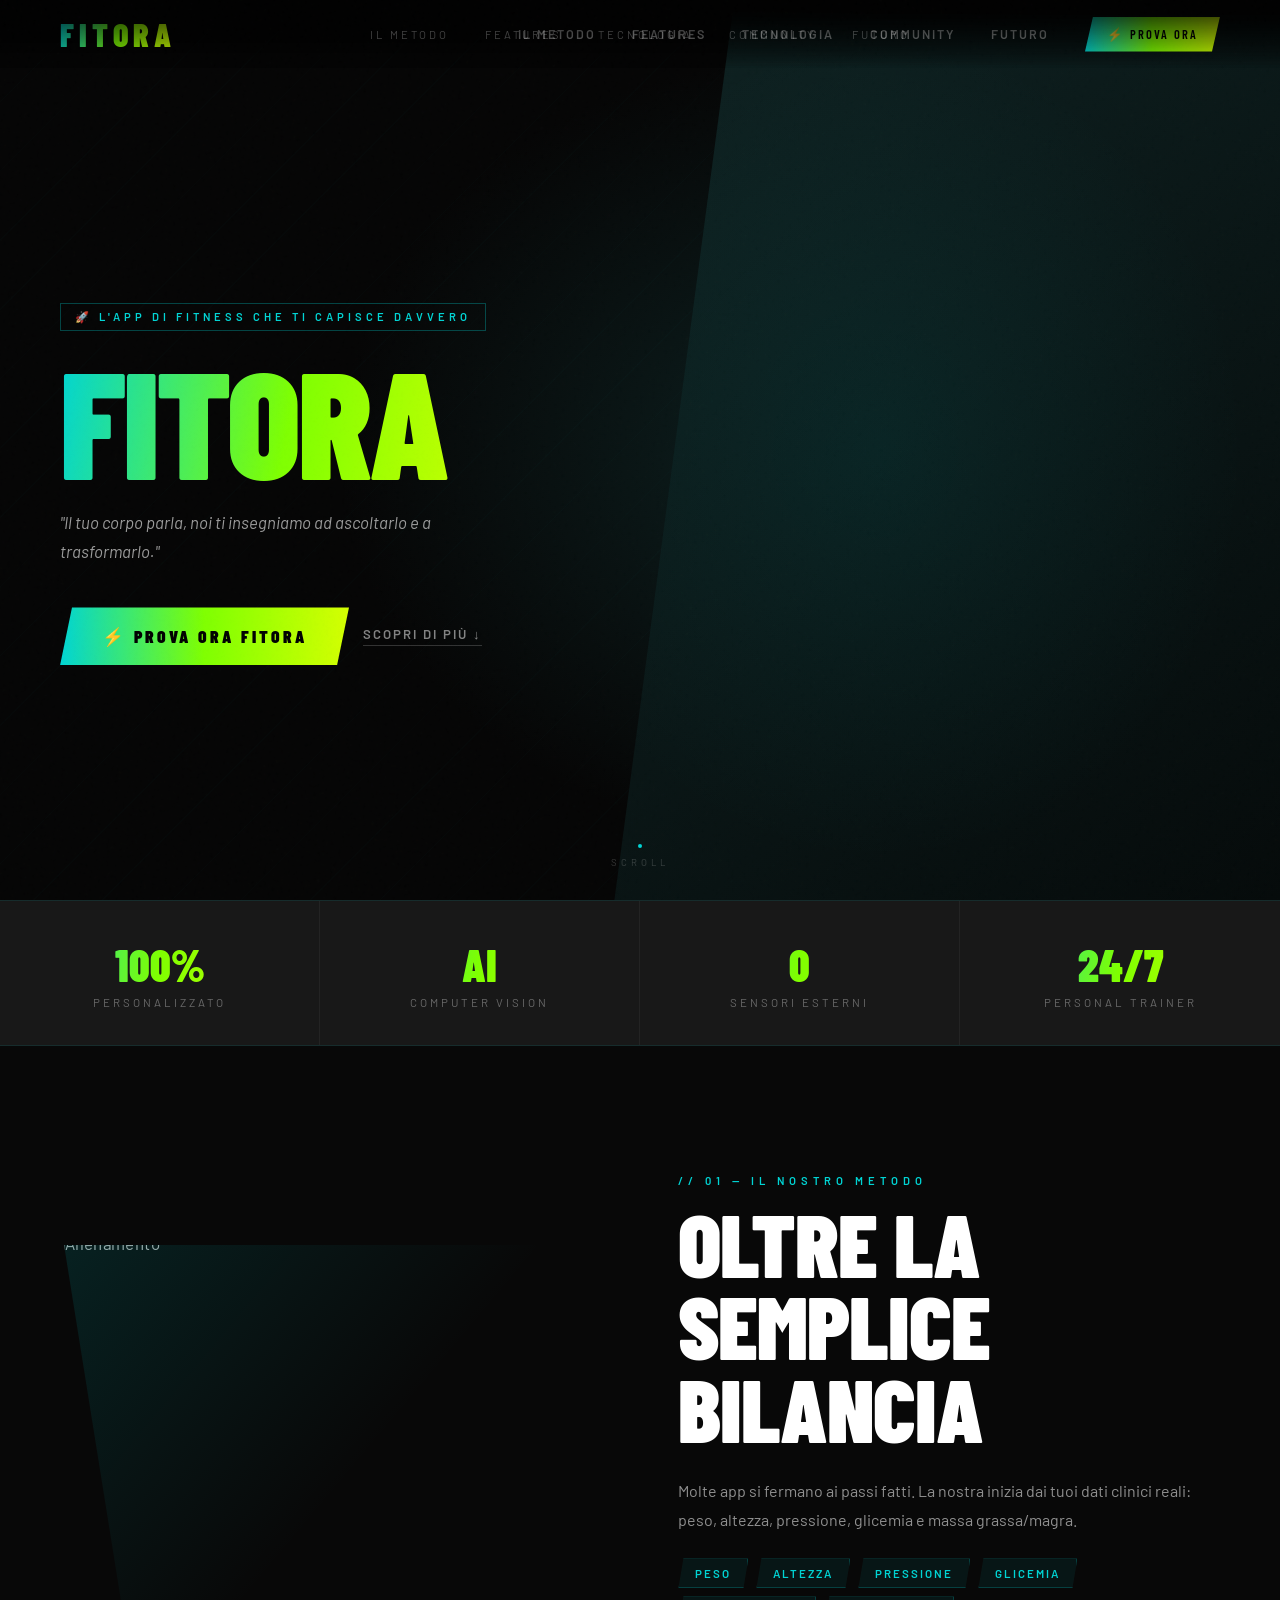
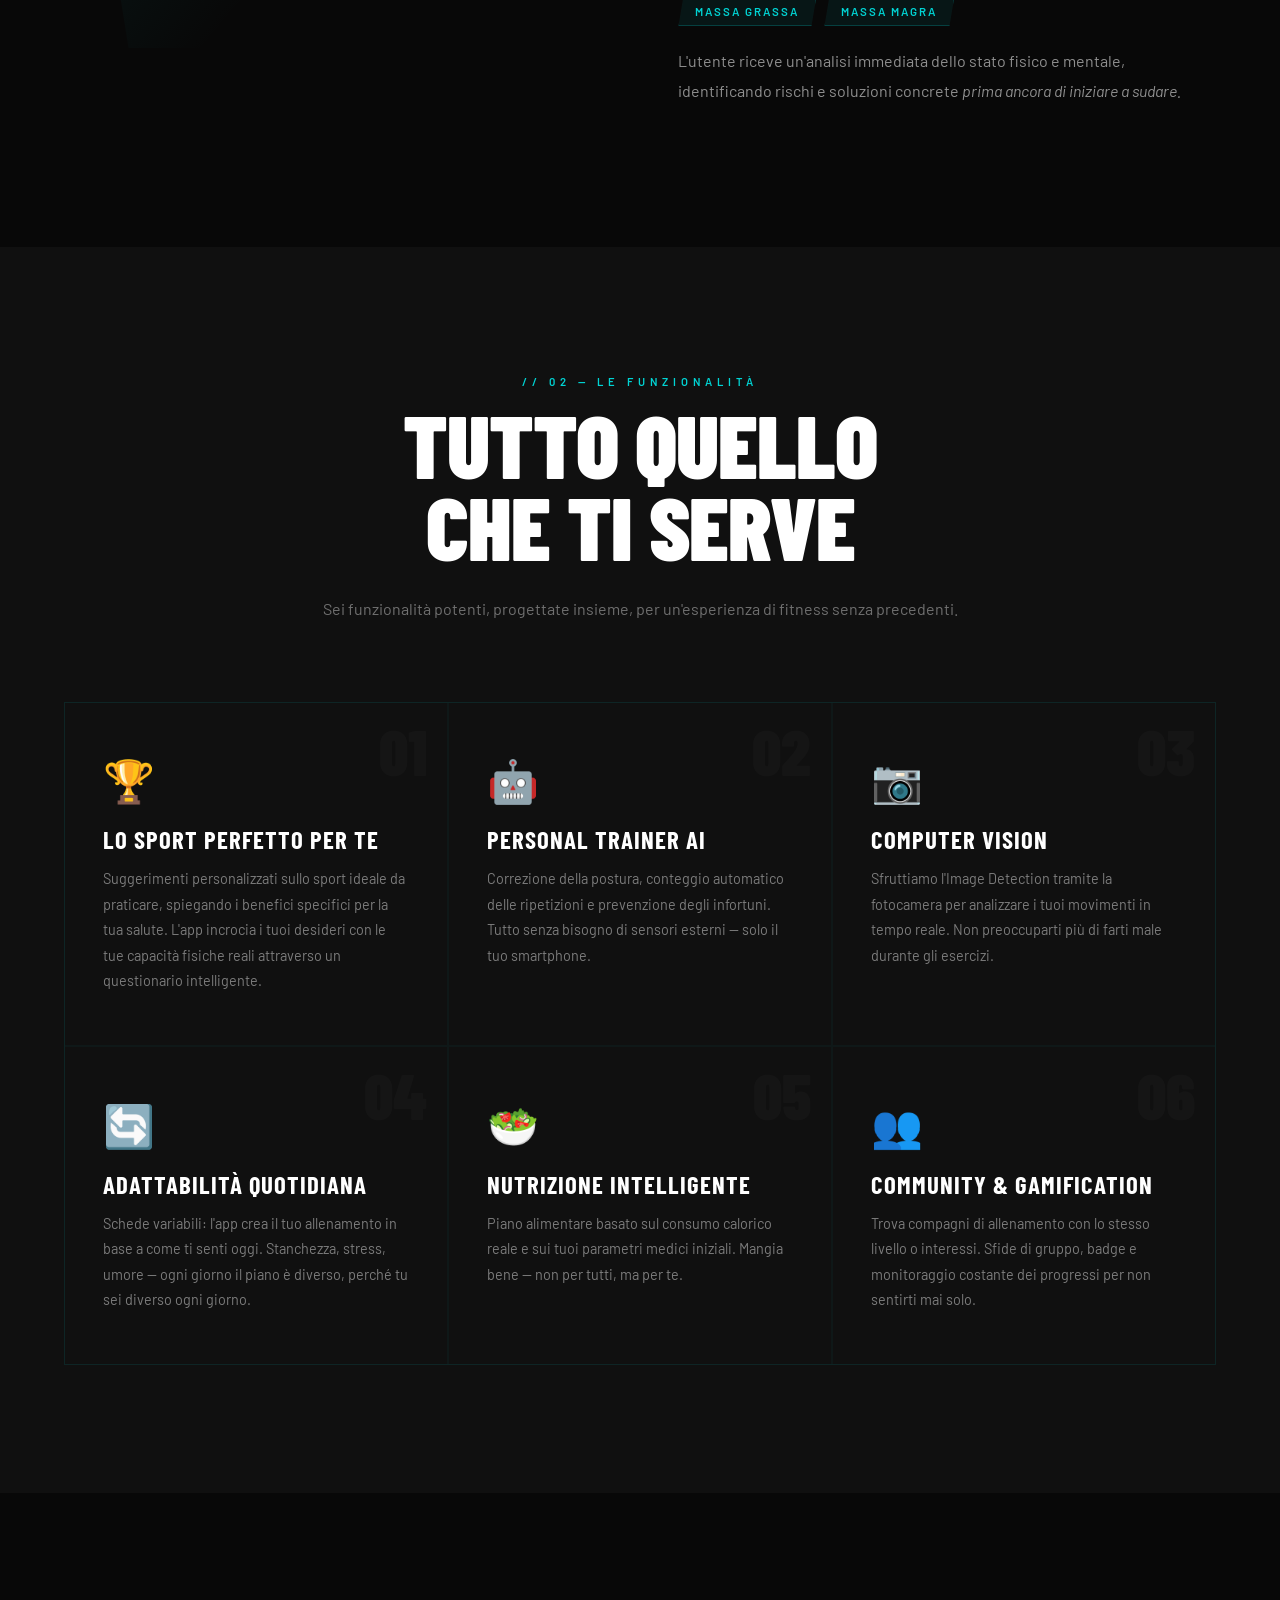
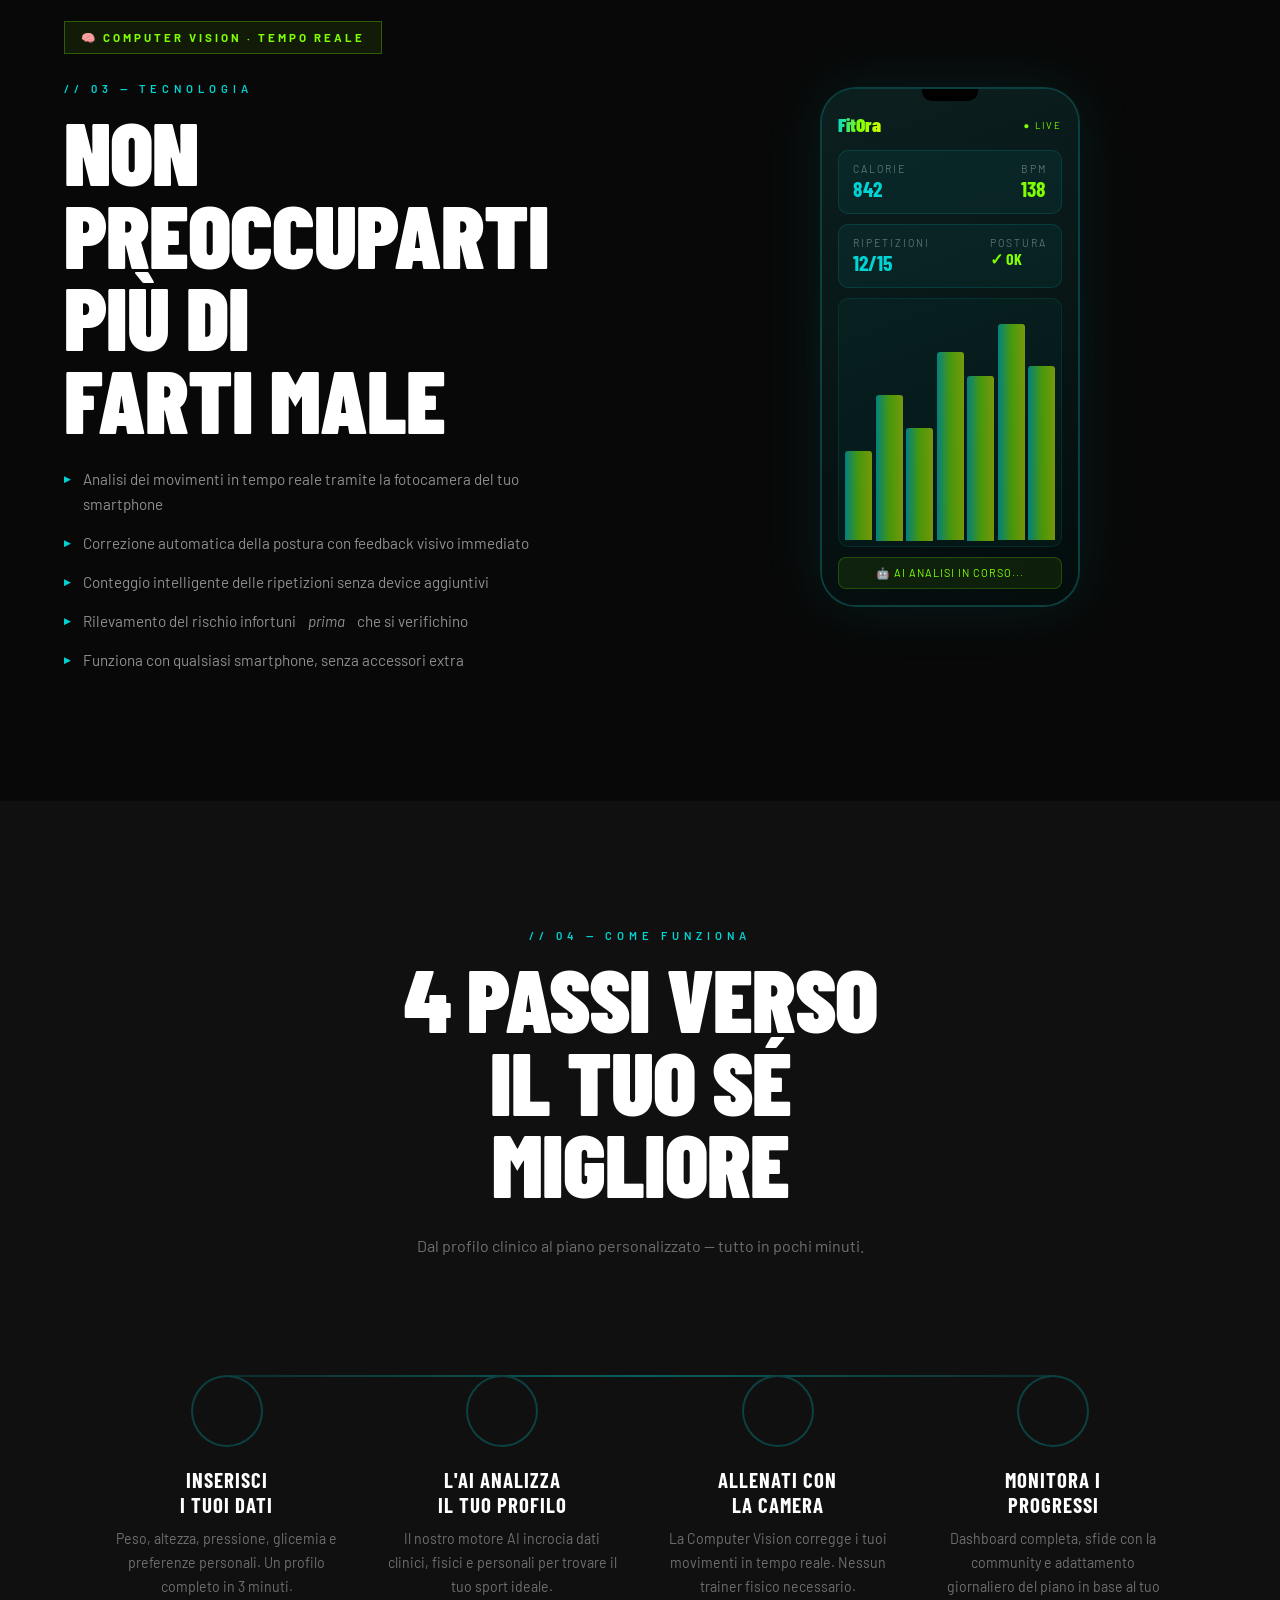
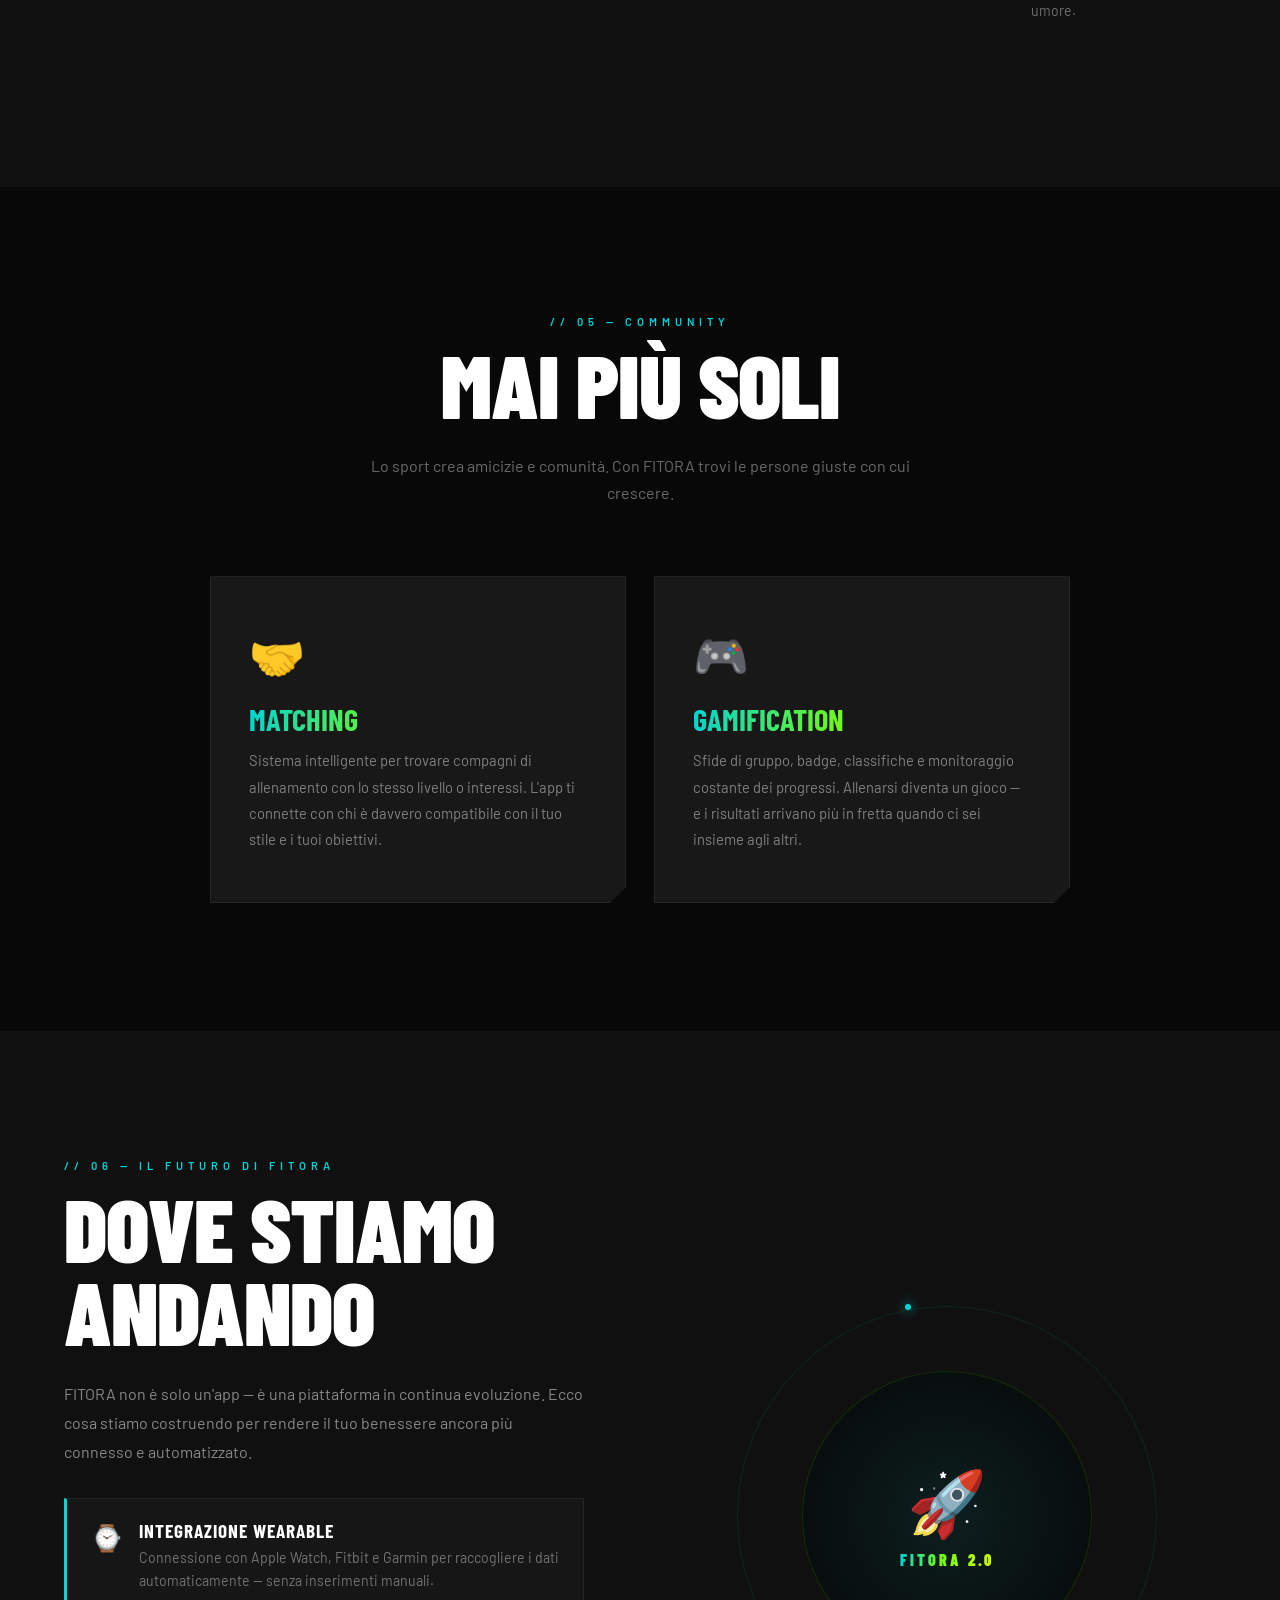
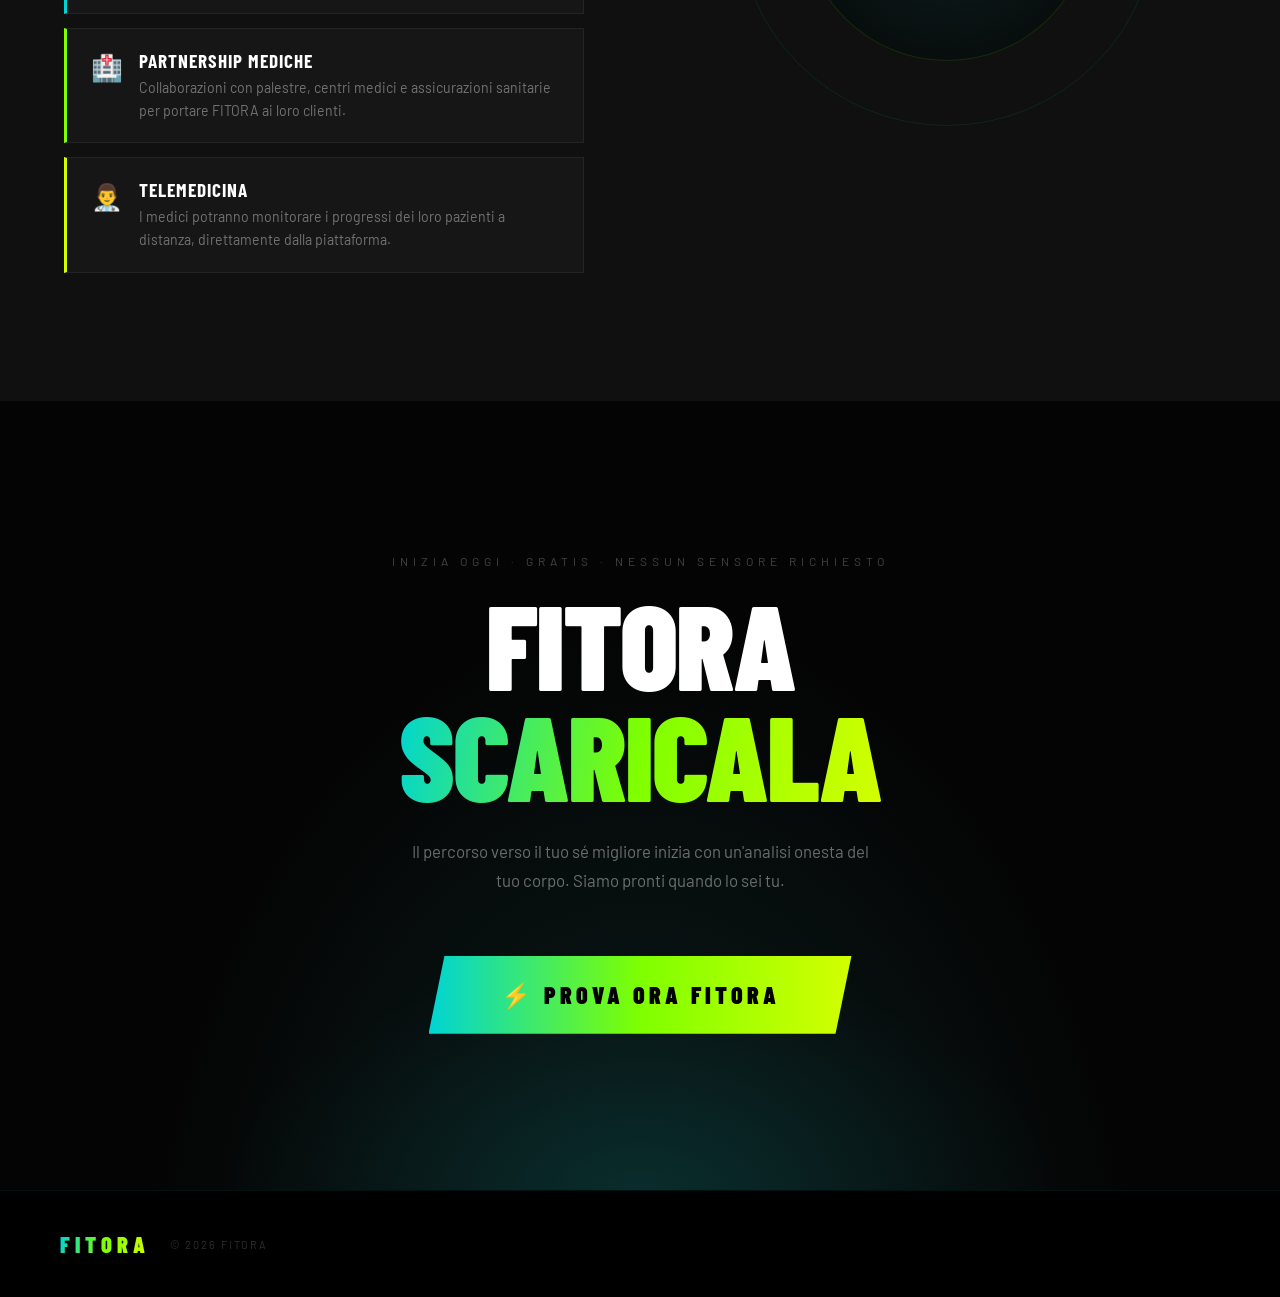
==== index.html @ 9894a043 "commint" ====
<!DOCTYPE html>
<html lang="it">
<head>
<meta charset="UTF-8">
<meta name="viewport" content="width=device-width, initial-scale=1.0">
<title>FITORA – Il Tuo Corpo Parla</title>
<link href="https://fonts.googleapis.com/css2?family=Barlow+Condensed:wght@700;900&family=Barlow:wght@400;500;600&display=swap" rel="stylesheet">
<style>
/* =============================================
   RESET & VARIABLES
============================================= */
*, *::before, *::after { margin: 0; padding: 0; box-sizing: border-box; }
html { scroll-behavior: smooth; font-size: 16px; }

:root {
  --cyan: #00d4d4;
  --green: #7fff00;
  --yellow: #d4ff00;
  --grad: linear-gradient(90deg, #00d4d4, #7fff00, #d4ff00);
  --grad-text: linear-gradient(100deg, #00d4d4 0%, #7fff00 50%, #d4ff00 100%);
  --dark:  #080808;
  --dark2: #101010;
  --dark3: #181818;
  --white: #ffffff;
  --nav-h: 68px;
}

body {
  background: var(--dark);
  color: var(--white);
  font-family: 'Barlow', sans-serif;
  overflow-x: hidden;
  -webkit-font-smoothing: antialiased;
}

img { display: block; max-width: 100%; }
a  { text-decoration: none; color: inherit; }

/* Noise overlay */
body::after {
  content: '';
  position: fixed; inset: 0;
  background-image: url("data:image/svg+xml,%3Csvg viewBox='0 0 256 256' xmlns='http://www.w3.org/2000/svg'%3E%3Cfilter id='n'%3E%3CfeTurbulence type='fractalNoise' baseFrequency='0.85' numOctaves='4' stitchTiles='stitch'/%3E%3C/filter%3E%3Crect width='100%25' height='100%25' filter='url(%23n)' opacity='0.035'/%3E%3C/svg%3E");
  pointer-events: none; z-index: 9999; opacity: 0.5;
}

/* =============================================
   HELPERS
============================================= */
.grad-text {
  background: var(--grad-text);
  -webkit-background-clip: text;
  -webkit-text-fill-color: transparent;
  background-clip: text;
}

.section-tag {
  display: block;
  font-size: 0.7rem;
  font-weight: 600;
  letter-spacing: 5px;
  text-transform: uppercase;
  color: var(--cyan);
  margin-bottom: 14px;
}

.reveal {
  opacity: 0;
  transform: translateY(36px);
  transition: opacity 0.85s cubic-bezier(0.22,1,0.36,1),
              transform 0.85s cubic-bezier(0.22,1,0.36,1);
}
.reveal.visible { opacity: 1; transform: none; }

/* =============================================
   NAV
============================================= */
nav {
  position: fixed; top: 0; left: 0; right: 0;
  z-index: 500;
  height: var(--nav-h);
  display: flex; align-items: center;
  justify-content: space-between;
  padding: 0 clamp(20px, 5vw, 60px);
  background: linear-gradient(to bottom, rgba(0,0,0,0.92), transparent);
  transition: background 0.3s, border-color 0.3s;
}
nav.scrolled {
  background: rgba(6,6,6,0.97);
  border-bottom: 1px solid rgba(0,212,212,0.08);
  backdrop-filter: blur(14px);
}

.nav-logo {
  font-family: 'Barlow Condensed', sans-serif;
  font-weight: 900;
  font-size: clamp(1.5rem, 4vw, 2rem);
  letter-spacing: 5px;
  text-transform: uppercase;
}

.nav-links {
  display: flex; align-items: center; gap: clamp(16px, 3vw, 36px);
}
.nav-links a {
  font-size: 0.78rem;
  font-weight: 600;
  letter-spacing: 2px;
  text-transform: uppercase;
  color: rgba(255,255,255,0.5);
  transition: color 0.2s;
}
.nav-links a:hover { color: var(--cyan); }

.nav-cta {
  background: var(--grad);
  color: #000 !important;
  font-family: 'Barlow Condensed', sans-serif;
  font-weight: 700;
  font-size: 0.82rem;
  letter-spacing: 2px;
  padding: 10px 22px;
  clip-path: polygon(8px 0, 100% 0, calc(100% - 8px) 100%, 0 100%);
  transition: opacity 0.2s, transform 0.2s !important;
  white-space: nowrap;
}
.nav-cta:hover { opacity: 0.88; transform: scale(1.03) !important; }

/* Hamburger */
.hamburger {
  display: none;
  flex-direction: column;
  gap: 5px;
  cursor: pointer;
  padding: 6px;
  background: none; border: none;
}
.hamburger span {
  display: block; width: 24px; height: 2px;
  background: var(--white);
  transition: all 0.3s;
}
.hamburger.open span:nth-child(1) { transform: translateY(7px) rotate(45deg); }
.hamburger.open span:nth-child(2) { opacity: 0; }
.hamburger.open span:nth-child(3) { transform: translateY(-7px) rotate(-45deg); }

/* Mobile menu */
.mobile-menu {
  display: none;
  position: fixed; top: var(--nav-h); left: 0; right: 0;
  background: rgba(6,6,6,0.98);
  border-bottom: 1px solid rgba(0,212,212,0.1);
  padding: 28px clamp(20px, 5vw, 40px) 36px;
  flex-direction: column; gap: 20px;
  z-index: 490;
  transform: translateY(-8px);
  opacity: 0;
  transition: opacity 0.25s, transform 0.25s;
}
.mobile-menu.open { display: flex; opacity: 1; transform: none; }
.mobile-menu a {
  font-size: 1rem; font-weight: 600;
  letter-spacing: 3px; text-transform: uppercase;
  color: rgba(255,255,255,0.6);
  padding: 8px 0;
  border-bottom: 1px solid rgba(255,255,255,0.06);
}
.mobile-menu a:last-child { border-bottom: none; }
.mobile-menu .mob-cta {
  display: inline-block;
  background: var(--grad); color: #000;
  font-family: 'Barlow Condensed', sans-serif;
  font-weight: 900; font-size: 1rem;
  letter-spacing: 3px; padding: 16px;
  text-align: center; margin-top: 8px;
  clip-path: polygon(10px 0, 100% 0, calc(100% - 10px) 100%, 0 100%);
}

/* =============================================
   HERO
============================================= */
#hero {
  position: relative;
  min-height: 100svh;
  display: flex; align-items: center;
  overflow: hidden;
  background: radial-gradient(ellipse 70% 80% at 65% 50%, #0c1f1f 0%, #050505 55%);
  padding-top: var(--nav-h);
}

.hero-lines {
  position: absolute; inset: 0;
  background: repeating-linear-gradient(
    -45deg, transparent, transparent 48px,
    rgba(0,212,212,0.012) 48px, rgba(0,212,212,0.012) 49px
  );
}

.hero-panel {
  position: absolute; top: 0; right: 0;
  width: 52%; height: 100%;
  clip-path: polygon(18% 0, 100% 0, 100% 100%, 0 100%);
  background: linear-gradient(140deg, #0e2222 0%, #050a0a 100%);
}
.hero-panel::after {
  content: '';
  position: absolute; inset: 0;
  background: radial-gradient(ellipse at 40% 50%, rgba(0,212,212,0.07) 0%, transparent 65%);
}

.hero-content {
  position: relative; z-index: 10;
  padding: clamp(40px, 6vw, 80px) clamp(20px, 5vw, 60px);
  max-width: min(620px, 90vw);
  animation: heroIn 1s cubic-bezier(0.22,1,0.36,1) 0.1s both;
}
@keyframes heroIn {
  from { opacity: 0; transform: translateY(30px); }
  to   { opacity: 1; transform: none; }
}

.hero-badge {
  display: inline-block;
  font-size: 0.7rem; font-weight: 600;
  letter-spacing: 4px; text-transform: uppercase;
  color: var(--cyan);
  border: 1px solid rgba(0,212,212,0.3);
  padding: 6px 14px; margin-bottom: 22px;
}

.hero-logo {
  font-family: 'Barlow Condensed', sans-serif;
  font-weight: 900;
  font-size: clamp(4.5rem, 13vw, 9.5rem);
  line-height: 0.88; letter-spacing: -3px;
  text-transform: uppercase;
  margin-bottom: 22px;
}

.hero-quote {
  font-size: clamp(0.9rem, 2vw, 1.05rem);
  line-height: 1.7;
  color: rgba(255,255,255,0.6);
  font-style: italic;
  max-width: 460px;
  margin-bottom: 42px;
}

.hero-btns {
  display: flex; gap: 14px; flex-wrap: wrap;
  align-items: center;
}

.btn-cta {
  display: inline-block;
  background: var(--grad); color: #000;
  font-family: 'Barlow Condensed', sans-serif;
  font-weight: 900;
  font-size: clamp(0.95rem, 2.5vw, 1.1rem);
  letter-spacing: 3px; text-transform: uppercase;
  padding: clamp(14px, 2.5vw, 18px) clamp(28px, 5vw, 42px);
  clip-path: polygon(12px 0, 100% 0, calc(100% - 12px) 100%, 0 100%);
  transition: transform 0.2s, filter 0.2s;
  position: relative; overflow: hidden;
}
.btn-cta::before {
  content: '';
  position: absolute; inset: 0;
  background: rgba(255,255,255,0.22);
  transform: translateX(-110%) skewX(-18deg);
  transition: transform 0.45s;
}
.btn-cta:hover::before { transform: translateX(200%) skewX(-18deg); }
.btn-cta:hover { transform: scale(1.03); filter: brightness(1.1); }

.btn-ghost {
  display: inline-flex; align-items: center; gap: 7px;
  font-size: 0.82rem; font-weight: 600;
  letter-spacing: 2px; text-transform: uppercase;
  color: rgba(255,255,255,0.5);
  border-bottom: 1px solid rgba(255,255,255,0.18);
  padding-bottom: 3px;
  transition: color 0.2s, border-color 0.2s;
}
.btn-ghost:hover { color: var(--cyan); border-color: var(--cyan); }

/* Hero scroll indicator */
.scroll-hint {
  position: absolute; bottom: 32px; left: 50%;
  transform: translateX(-50%);
  display: flex; flex-direction: column;
  align-items: center; gap: 8px;
  font-size: 0.6rem; letter-spacing: 4px;
  text-transform: uppercase; color: rgba(255,255,255,0.2);
  animation: fadeInUp 1s 1.5s both;
}
.scroll-hint .dot {
  width: 4px; height: 4px;
  background: var(--cyan);
  border-radius: 50%;
  animation: bounce 1.6s ease-in-out infinite;
}
@keyframes bounce { 0%,100%{transform:translateY(0)} 50%{transform:translateY(8px)} }
@keyframes fadeInUp { from{opacity:0;transform:translateX(-50%) translateY(10px)} to{opacity:1;transform:translateX(-50%) translateY(0)} }

/* =============================================
   STATS BAR
============================================= */
.stats-bar {
  display: grid;
  grid-template-columns: repeat(4, 1fr);
  background: var(--dark3);
  border-top: 1px solid rgba(0,212,212,0.1);
  border-bottom: 1px solid rgba(0,212,212,0.1);
}

.stat-item {
  padding: clamp(20px, 4vw, 36px) clamp(12px, 2vw, 20px);
  text-align: center;
  border-right: 1px solid rgba(255,255,255,0.05);
  opacity: 0; transform: translateY(16px);
  transition: opacity 0.6s, transform 0.6s;
}
.stat-item:last-child { border-right: none; }
.stat-item.visible { opacity: 1; transform: none; }
.stat-item:nth-child(2) { transition-delay: 0.1s; }
.stat-item:nth-child(3) { transition-delay: 0.2s; }
.stat-item:nth-child(4) { transition-delay: 0.3s; }

.stat-num {
  font-family: 'Barlow Condensed', sans-serif;
  font-weight: 900;
  font-size: clamp(1.8rem, 4vw, 2.8rem);
}
.stat-label {
  font-size: clamp(0.6rem, 1.2vw, 0.72rem);
  letter-spacing: 3px; text-transform: uppercase;
  color: rgba(255,255,255,0.35); margin-top: 4px;
}

/* =============================================
   SECTION BASE
============================================= */
.section {
  padding: clamp(70px, 10vw, 130px) clamp(20px, 5vw, 70px);
}

.section-title {
  font-family: 'Barlow Condensed', sans-serif;
  font-weight: 900;
  font-size: clamp(2.8rem, 7vw, 5.8rem);
  line-height: 0.92; letter-spacing: -1px;
  text-transform: uppercase;
  margin-bottom: 28px;
}

/* =============================================
   BEYOND BILANCIA
============================================= */
#beyond {
  background: var(--dark);
  display: grid;
  grid-template-columns: 1fr 1fr;
  gap: clamp(40px, 6vw, 90px);
  align-items: center;
}

.beyond-visual {
  position: relative;
  border-radius: 0;
  overflow: hidden;
  aspect-ratio: 4/3;
  clip-path: polygon(0 0, 88% 0, 100% 100%, 12% 100%);
}
.beyond-visual img {
  width: 100%; height: 100%;
  object-fit: cover;
  filter: brightness(0.65) grayscale(20%);
  transform: scale(1.06);
  transition: transform 7s ease;
}
.beyond-visual:hover img { transform: scale(1); }
.beyond-visual::after {
  content: '';
  position: absolute; inset: 0;
  background: linear-gradient(130deg, rgba(0,212,212,0.12) 0%, transparent 55%);
}
.beyond-slash {
  position: absolute; right: -3px; top: 50%;
  transform: translateY(-50%);
  width: 5px; height: 100px;
  background: var(--grad);
}

.beyond-text { max-width: 540px; }

.data-pills {
  display: flex; flex-wrap: wrap; gap: 8px;
  margin: 24px 0 20px;
}
.pill {
  background: rgba(0,212,212,0.07);
  border: 1px solid rgba(0,212,212,0.22);
  color: var(--cyan);
  font-size: 0.72rem; font-weight: 600;
  letter-spacing: 2px; text-transform: uppercase;
  padding: 7px 16px;
  clip-path: polygon(5px 0, 100% 0, calc(100% - 5px) 100%, 0 100%);
}

.beyond-desc {
  font-size: clamp(0.88rem, 1.5vw, 1rem);
  line-height: 1.82;
  color: rgba(255,255,255,0.55);
  margin-bottom: 14px;
}

/* =============================================
   FEATURES GRID
============================================= */
#features { background: var(--dark2); }

.features-head {
  text-align: center;
  max-width: 640px;
  margin: 0 auto clamp(44px, 7vw, 80px);
}
.features-head p {
  font-size: clamp(0.88rem, 1.5vw, 1rem);
  color: rgba(255,255,255,0.4);
  line-height: 1.7;
  margin-top: 14px;
}

.features-grid {
  display: grid;
  grid-template-columns: repeat(3, 1fr);
  gap: 2px;
  background: rgba(0,212,212,0.04);
  border: 1px solid rgba(0,212,212,0.07);
}

.feat-card {
  background: var(--dark2);
  padding: clamp(32px, 4vw, 52px) clamp(24px, 3vw, 42px);
  position: relative; overflow: hidden;
  opacity: 0; transform: translateY(28px);
  transition: opacity 0.7s, transform 0.7s;
  cursor: default;
}
.feat-card.visible { opacity: 1; transform: none; }

.feat-card::before {
  content: '';
  position: absolute; bottom: 0; left: 0; right: 0;
  height: 3px; background: var(--grad);
  transform: scaleX(0); transform-origin: left;
  transition: transform 0.4s;
}
.feat-card:hover::before { transform: scaleX(1); }

.feat-card::after {
  content: '';
  position: absolute; inset: 0;
  background: radial-gradient(ellipse at 15% 85%, rgba(0,212,212,0.05) 0%, transparent 55%);
  opacity: 0; transition: opacity 0.4s;
}
.feat-card:hover::after { opacity: 1; }

.feat-num {
  position: absolute; top: 16px; right: 20px;
  font-family: 'Barlow Condensed', sans-serif;
  font-weight: 900; font-size: clamp(3rem, 5vw, 5.5rem);
  color: rgba(255,255,255,0.025);
  line-height: 1; user-select: none;
}
.feat-icon { font-size: clamp(2rem, 4vw, 2.6rem); margin-bottom: 18px; }
.feat-title {
  font-family: 'Barlow Condensed', sans-serif;
  font-weight: 700;
  font-size: clamp(1.2rem, 2.5vw, 1.55rem);
  text-transform: uppercase; letter-spacing: 1px;
  margin-bottom: 12px;
}
.feat-desc {
  font-size: clamp(0.82rem, 1.3vw, 0.9rem);
  line-height: 1.78;
  color: rgba(255,255,255,0.45);
}

/* =============================================
   AI VISION
============================================= */
#vision {
  background: var(--dark);
  display: grid;
  grid-template-columns: 1fr 1fr;
  gap: clamp(40px, 7vw, 100px);
  align-items: center;
}

.vision-badge {
  display: inline-block;
  background: rgba(127,255,0,0.08);
  border: 1px solid rgba(127,255,0,0.28);
  color: var(--green);
  font-size: 0.72rem; font-weight: 700;
  letter-spacing: 3px; text-transform: uppercase;
  padding: 8px 16px; margin-bottom: 28px;
}

.vision-list {
  list-style: none;
  display: flex; flex-direction: column; gap: 14px;
  margin-top: 28px;
}
.vision-list li {
  display: flex; align-items: flex-start; gap: 12px;
  font-size: clamp(0.85rem, 1.4vw, 0.95rem);
  color: rgba(255,255,255,0.55); line-height: 1.65;
}
.vision-list li::before {
  content: '▶'; color: var(--cyan);
  font-size: 0.55rem; margin-top: 5px; flex-shrink: 0;
}

/* Phone mockup */
.phone-wrap {
  display: flex; justify-content: center;
  position: relative;
}
.phone-wrap::before {
  content: '';
  position: absolute; top: 50%; left: 50%;
  transform: translate(-50%,-50%);
  width: 300px; height: 300px;
  background: radial-gradient(ellipse, rgba(0,212,212,0.08) 0%, transparent 70%);
  border-radius: 50%;
  animation: glowPulse 4s ease-in-out infinite;
}
@keyframes glowPulse {
  0%,100%{ opacity:0.5; transform:translate(-50%,-50%) scale(1); }
  50%{ opacity:1; transform:translate(-50%,-50%) scale(1.15); }
}

.phone {
  width: clamp(200px, 28vw, 260px);
  aspect-ratio: 1/2;
  background: #0e0e0e;
  border: 2px solid rgba(0,212,212,0.25);
  border-radius: 36px;
  overflow: hidden;
  position: relative;
  box-shadow: 0 0 60px rgba(0,212,212,0.1);
  animation: phonePulse 4s ease-in-out infinite;
}
@keyframes phonePulse {
  0%,100%{ box-shadow:0 0 40px rgba(0,212,212,0.08); }
  50%    { box-shadow:0 0 80px rgba(0,212,212,0.18); }
}

.phone-notch {
  position: absolute; top: 0; left: 50%;
  transform: translateX(-50%);
  width: 56px; height: 12px;
  background: #000; border-radius: 0 0 10px 10px;
  z-index: 10;
}

.phone-screen {
  width: 100%; height: 100%;
  background: linear-gradient(160deg, #0c1f1f 0%, #040c0c 100%);
  display: flex; flex-direction: column;
  padding: clamp(18px, 3vw, 24px) clamp(12px, 2vw, 16px) clamp(12px, 2vw, 16px);
  gap: 10px;
}

.ph-header {
  display: flex; align-items: center;
  justify-content: space-between;
  margin-bottom: 4px;
}
.ph-logo {
  font-family: 'Barlow Condensed', sans-serif;
  font-weight: 900; font-size: clamp(1rem, 2.5vw, 1.2rem);
}
.ph-live {
  font-size: 0.6rem; letter-spacing: 2px;
  color: var(--green); animation: blink 2s infinite;
}
@keyframes blink { 0%,100%{opacity:1} 50%{opacity:0.3} }

.ph-metric {
  background: rgba(0,212,212,0.06);
  border: 1px solid rgba(0,212,212,0.14);
  border-radius: 10px;
  padding: clamp(8px, 1.5vw, 12px) clamp(10px, 1.5vw, 14px);
  display: flex; justify-content: space-between;
}
.ph-metric-label {
  font-size: clamp(0.55rem, 1vw, 0.65rem);
  letter-spacing: 2px; text-transform: uppercase;
  color: rgba(255,255,255,0.35);
}
.ph-metric-value {
  font-family: 'Barlow Condensed', sans-serif;
  font-weight: 700; font-size: clamp(1.1rem, 2vw, 1.35rem);
  color: var(--cyan);
}

.ph-chart {
  flex: 1;
  background: rgba(0,212,212,0.04);
  border: 1px solid rgba(0,212,212,0.1);
  border-radius: 10px; overflow: hidden;
  position: relative;
}
.chart-bars {
  position: absolute; bottom: 0; left: 0; right: 0;
  display: flex; align-items: flex-end;
  gap: 3px; padding: 6px; height: 100%;
}
.bar {
  flex: 1; border-radius: 3px 3px 0 0;
  background: var(--grad); opacity: 0.55;
  animation: barGrow 1s ease-out both;
}
@keyframes barGrow { from{transform:scaleY(0)} to{transform:scaleY(1)} }

.ph-ai {
  background: rgba(127,255,0,0.08);
  border: 1px solid rgba(127,255,0,0.2);
  border-radius: 8px;
  padding: 8px; text-align: center;
  font-size: clamp(0.6rem, 1vw, 0.68rem);
  letter-spacing: 1px; color: var(--green);
  animation: blink 2.5s ease-in-out infinite;
}

/* =============================================
   HOW IT WORKS (timeline)
============================================= */
#how {
  background: var(--dark2);
}
.how-head {
  text-align: center;
  max-width: 600px;
  margin: 0 auto clamp(50px, 7vw, 80px);
}
.how-head p {
  color: rgba(255,255,255,0.4);
  font-size: clamp(0.88rem, 1.4vw, 1rem);
  line-height: 1.7; margin-top: 14px;
}

.timeline {
  display: grid;
  grid-template-columns: repeat(4, 1fr);
  gap: 2px;
  position: relative;
  max-width: 1100px;
  margin: 0 auto;
}
.timeline::before {
  content: '';
  position: absolute; top: 36px; left: calc(12.5% + 2px); right: calc(12.5% + 2px);
  height: 2px;
  background: linear-gradient(90deg, rgba(0,212,212,0.15), rgba(0,212,212,0.4), rgba(0,212,212,0.15));
}

.tl-step {
  display: flex; flex-direction: column;
  align-items: center; text-align: center;
  padding: clamp(20px, 3vw, 36px) clamp(12px, 2vw, 20px);
  position: relative;
  opacity: 0; transform: translateY(24px);
  transition: opacity 0.7s, transform 0.7s;
}
.tl-step.visible { opacity: 1; transform: none; }
.tl-step:nth-child(2){ transition-delay:0.12s }
.tl-step:nth-child(3){ transition-delay:0.24s }
.tl-step:nth-child(4){ transition-delay:0.36s }

.tl-circle {
  width: clamp(56px, 8vw, 72px);
  height: clamp(56px, 8vw, 72px);
  border-radius: 50%;
  border: 2px solid rgba(0,212,212,0.25);
  background: var(--dark2);
  display: flex; align-items: center; justify-content: center;
  font-family: 'Barlow Condensed', sans-serif;
  font-weight: 900;
  font-size: clamp(1.3rem, 2.5vw, 1.7rem);
  margin-bottom: 20px;
  position: relative; z-index: 1;
  transition: border-color 0.3s, background 0.3s;
}
.tl-step:hover .tl-circle {
  border-color: var(--cyan);
  background: rgba(0,212,212,0.08);
}

.tl-title {
  font-family: 'Barlow Condensed', sans-serif;
  font-weight: 700;
  font-size: clamp(1rem, 2vw, 1.3rem);
  text-transform: uppercase; letter-spacing: 1px;
  margin-bottom: 10px;
}
.tl-desc {
  font-size: clamp(0.78rem, 1.2vw, 0.88rem);
  color: rgba(255,255,255,0.4);
  line-height: 1.7;
}

/* =============================================
   COMMUNITY
============================================= */
#community {
  background: var(--dark);
  text-align: center;
}
.comm-head {
  max-width: 600px; margin: 0 auto clamp(40px, 6vw, 70px);
}
.comm-head p {
  color: rgba(255,255,255,0.4);
  font-size: clamp(0.88rem, 1.4vw, 1rem);
  line-height: 1.7; margin-top: 14px;
}

.comm-grid {
  display: grid;
  grid-template-columns: repeat(2, 1fr);
  gap: clamp(16px, 2.5vw, 28px);
  max-width: 860px; margin: 0 auto;
}
.comm-card {
  background: var(--dark3);
  border: 1px solid rgba(255,255,255,0.06);
  padding: clamp(28px, 4vw, 50px) clamp(20px, 3vw, 40px);
  text-align: left;
  clip-path: polygon(0 0,100% 0,100% calc(100% - 16px),calc(100% - 16px) 100%,0 100%);
  transition: border-color 0.3s, transform 0.3s;
  opacity: 0; transform: translateY(24px);
  transition: opacity 0.7s, transform 0.7s, border-color 0.3s;
}
.comm-card.visible { opacity: 1; transform: none; }
.comm-card:hover { border-color: rgba(0,212,212,0.25); transform: translateY(-4px); }

.comm-icon { font-size: clamp(2rem, 4vw, 2.8rem); margin-bottom: 18px; }
.comm-title {
  font-family: 'Barlow Condensed', sans-serif;
  font-weight: 700;
  font-size: clamp(1.5rem, 3vw, 1.9rem);
  text-transform: uppercase; margin-bottom: 10px;
}
.comm-desc {
  font-size: clamp(0.82rem, 1.3vw, 0.92rem);
  line-height: 1.78;
  color: rgba(255,255,255,0.45);
}

/* =============================================
   WEARABLE / FUTURO
============================================= */
#future {
  background: var(--dark2);
  display: grid;
  grid-template-columns: 1fr 1fr;
  gap: clamp(40px, 6vw, 90px);
  align-items: center;
}

.future-text { max-width: 520px; }
.future-desc {
  font-size: clamp(0.88rem, 1.4vw, 1rem);
  line-height: 1.82; color: rgba(255,255,255,0.5);
  margin-bottom: 14px;
}

.future-cards {
  display: flex; flex-direction: column; gap: 14px;
  margin-top: 32px;
}
.future-card {
  display: flex; align-items: flex-start; gap: 16px;
  background: rgba(255,255,255,0.025);
  border: 1px solid rgba(255,255,255,0.06);
  border-left: 3px solid var(--cyan);
  padding: clamp(14px, 2vw, 20px) clamp(16px, 2.5vw, 24px);
  transition: border-color 0.3s, background 0.3s;
}
.future-card:nth-child(2){ border-left-color: var(--green); }
.future-card:nth-child(3){ border-left-color: var(--yellow); }
.future-card:hover { background: rgba(0,212,212,0.04); }

.future-card-icon { font-size: 1.6rem; flex-shrink: 0; margin-top: 2px; }
.future-card-title {
  font-family: 'Barlow Condensed', sans-serif;
  font-weight: 700; font-size: clamp(1rem, 1.8vw, 1.2rem);
  text-transform: uppercase; letter-spacing: 1px;
  margin-bottom: 4px;
}
.future-card-desc {
  font-size: clamp(0.78rem, 1.2vw, 0.88rem);
  color: rgba(255,255,255,0.4); line-height: 1.65;
}

.future-visual {
  position: relative;
  display: flex; align-items: center; justify-content: center;
}

.future-glow-ring {
  width: clamp(260px, 35vw, 420px);
  height: clamp(260px, 35vw, 420px);
  border-radius: 50%;
  border: 1px solid rgba(0,212,212,0.1);
  display: flex; align-items: center; justify-content: center;
  position: relative;
  animation: rotRing 18s linear infinite;
}
@keyframes rotRing { to { transform: rotate(360deg); } }

.future-glow-ring::before {
  content: '';
  position: absolute; top: -3px; left: 40%;
  width: 6px; height: 6px;
  background: var(--cyan); border-radius: 50%;
  box-shadow: 0 0 12px var(--cyan);
}

.future-inner {
  width: clamp(180px, 24vw, 290px);
  height: clamp(180px, 24vw, 290px);
  border-radius: 50%;
  border: 1px solid rgba(127,255,0,0.12);
  background: radial-gradient(ellipse, #0d1f1f 0%, #060606 100%);
  display: flex; flex-direction: column;
  align-items: center; justify-content: center;
  gap: 8px;
  animation: rotRing 18s linear infinite reverse;
}
.future-inner-emoji { font-size: clamp(2.5rem, 5vw, 4rem); }
.future-inner-label {
  font-family: 'Barlow Condensed', sans-serif;
  font-weight: 900; font-size: clamp(0.8rem, 1.5vw, 1rem);
  letter-spacing: 3px; text-transform: uppercase;
}

/* =============================================
   CTA FINALE
============================================= */
#cta {
  background: radial-gradient(ellipse at 50% 120%, #0c1f1f 0%, #040404 55%);
  text-align: center;
  padding: clamp(80px, 12vw, 160px) clamp(20px, 5vw, 60px);
  position: relative; overflow: hidden;
}
#cta::before {
  content: '';
  position: absolute; bottom: -250px; left: 50%;
  transform: translateX(-50%);
  width: min(900px, 100vw); height: 500px;
  background: radial-gradient(ellipse, rgba(0,212,212,0.1) 0%, transparent 65%);
  pointer-events: none;
}

.cta-eyebrow {
  font-size: clamp(0.65rem, 1.2vw, 0.75rem);
  letter-spacing: 5px; text-transform: uppercase;
  color: rgba(255,255,255,0.25);
  margin-bottom: 20px;
}

.cta-title {
  font-family: 'Barlow Condensed', sans-serif;
  font-weight: 900;
  font-size: clamp(3.5rem, 10vw, 7.5rem);
  line-height: 0.92; letter-spacing: -2px;
  text-transform: uppercase;
  margin-bottom: 28px;
}

.cta-sub {
  font-size: clamp(0.9rem, 1.5vw, 1.05rem);
  color: rgba(255,255,255,0.4);
  max-width: 480px; margin: 0 auto clamp(40px, 6vw, 60px);
  line-height: 1.75;
}

.btn-cta-xl {
  display: inline-block;
  background: var(--grad); color: #000;
  font-family: 'Barlow Condensed', sans-serif;
  font-weight: 900;
  font-size: clamp(1.1rem, 2.5vw, 1.5rem);
  letter-spacing: 4px; text-transform: uppercase;
  padding: clamp(18px, 3vw, 24px) clamp(40px, 7vw, 72px);
  clip-path: polygon(16px 0, 100% 0, calc(100% - 16px) 100%, 0 100%);
  position: relative; overflow: hidden;
  transition: transform 0.25s, filter 0.25s;
}
.btn-cta-xl::before {
  content: '';
  position: absolute; inset: 0;
  background: rgba(255,255,255,0.22);
  transform: translateX(-110%) skewX(-20deg);
  transition: transform 0.5s;
}
.btn-cta-xl:hover::before { transform: translateX(210%) skewX(-20deg); }
.btn-cta-xl:hover { transform: scale(1.04); filter: brightness(1.1); }

/* App badges */
.store-badges {
  display: flex; align-items: center;
  justify-content: center; gap: 16px;
  margin-top: clamp(28px, 4vw, 40px);
  flex-wrap: wrap;
}
.store-badge {
  display: inline-flex; align-items: center; gap: 10px;
  background: rgba(255,255,255,0.06);
  border: 1px solid rgba(255,255,255,0.1);
  border-radius: 8px;
  padding: 12px 20px;
  transition: background 0.2s, border-color 0.2s;
  cursor: pointer;
}
.store-badge:hover { background: rgba(0,212,212,0.08); border-color: rgba(0,212,212,0.25); }
.store-badge-icon { font-size: 1.6rem; }
.store-badge-text { text-align: left; }
.store-badge-sub {
  font-size: 0.6rem; letter-spacing: 2px;
  text-transform: uppercase; color: rgba(255,255,255,0.35);
}
.store-badge-name {
  font-family: 'Barlow Condensed', sans-serif;
  font-weight: 700; font-size: 1rem;
  letter-spacing: 1px;
}

/* =============================================
   FOOTER
============================================= */
footer {
  background: #000;
  border-top: 1px solid rgba(0,212,212,0.08);
  padding: clamp(24px, 4vw, 40px) clamp(20px, 5vw, 60px);
  display: grid;
  grid-template-columns: auto 1fr auto;
  align-items: center;
  gap: 20px;
}

.footer-logo {
  font-family: 'Barlow Condensed', sans-serif;
  font-weight: 900; font-size: 1.4rem;
  letter-spacing: 5px; text-transform: uppercase;
}

.footer-nav {
  display: flex; justify-content: center;
  gap: clamp(16px, 3vw, 36px); flex-wrap: wrap;
}
.footer-nav a {
  font-size: 0.7rem; letter-spacing: 3px;
  text-transform: uppercase; color: rgba(255,255,255,0.25);
  transition: color 0.2s;
}
.footer-nav a:hover { color: var(--cyan); }

.footer-copy {
  font-size: 0.68rem; letter-spacing: 2px;
  text-transform: uppercase; color: rgba(255,255,255,0.18);
  white-space: nowrap;
}

/* =============================================
   RESPONSIVE — TABLET (≤ 900px)
============================================= */
@media (max-width: 900px) {
  .nav-links { display: none; }
  .hamburger { display: flex; }

  #beyond,
  #vision,
  #future {
    grid-template-columns: 1fr;
    gap: 40px;
  }

  .hero-panel { display: none; }

  .features-grid { grid-template-columns: repeat(2, 1fr); }

  .timeline { grid-template-columns: repeat(2, 1fr); }
  .timeline::before { display: none; }

  footer {
    grid-template-columns: 1fr;
    text-align: center;
  }
  .footer-nav { justify-content: center; }

  .beyond-visual { clip-path: none; border-radius: 4px; }
  .beyond-slash { display: none; }
  .beyond-text { max-width: 100%; }

  .future-glow-ring { width: 280px; height: 280px; }
  .future-inner { width: 200px; height: 200px; }
}

/* =============================================
   RESPONSIVE — MOBILE (≤ 580px)
============================================= */
@media (max-width: 580px) {
  .features-grid { grid-template-columns: 1fr; }
  .timeline { grid-template-columns: 1fr; gap: 1px; }
  .comm-grid { grid-template-columns: 1fr; }
  .stats-bar { grid-template-columns: repeat(2, 1fr); }
  .stat-item { border-bottom: 1px solid rgba(255,255,255,0.05); }
  .stat-item:nth-child(2) { border-right: none; }
  .stat-item:nth-child(3) { border-bottom: none; border-right: 1px solid rgba(255,255,255,0.05); }
  .stat-item:nth-child(4) { border-bottom: none; }

  .hero-logo { font-size: clamp(4rem, 20vw, 5.5rem); }
  .hero-quote { font-size: 0.9rem; }

  .cta-title { font-size: clamp(3rem, 15vw, 4.5rem); }

  footer { gap: 14px; }
  .footer-nav { gap: 14px; }

  .future-glow-ring { width: 220px; height: 220px; }
  .future-inner { width: 160px; height: 160px; }
  .future-inner-emoji { font-size: 2rem; }
}

/* =============================================
   RESPONSIVE — SMALL (≤ 380px)
============================================= */
@media (max-width: 380px) {
  .hero-btns { flex-direction: column; align-items: flex-start; }
  .btn-cta { width: 100%; text-align: center; }
  .store-badges { flex-direction: column; align-items: center; }
}
</style>
</head>
<body>

<!-- ====================== NAV ====================== -->
<nav id="mainNav">
  <a href="#hero" class="nav-logo grad-text">FITORA</a>

  <div class="nav-links">
    <a href="#beyond">Il Metodo</a>
    <a href="#features">Features</a>
    <a href="#vision">Tecnologia</a>
    <a href="#community">Community</a>
    <a href="#future">Futuro</a>
    <a href="app.html" class="nav-cta">⚡ Prova Ora</a>
  </div>

  <button class="hamburger" id="hamburger" aria-label="Menu">
    <span></span><span></span><span></span>
  </button>
</nav>

<div class="mobile-menu" id="mobileMenu">
  <a href="#beyond" onclick="closeMenu()">Il Metodo</a>
  <a href="#features" onclick="closeMenu()">Features</a>
  <a href="#vision" onclick="closeMenu()">Tecnologia</a>
  <a href="#community" onclick="closeMenu()">Community</a>
  <a href="#future" onclick="closeMenu()">Futuro</a>
  <a href="app.html" class="mob-cta">⚡ Prova Ora FITORA</a>
</div>

<!-- ====================== HERO ====================== -->
<section id="hero">
  <div class="hero-lines"></div>
  <div class="hero-panel"></div>

  <div class="hero-content">
    <div class="hero-badge">🚀 L'App di Fitness che ti Capisce Davvero</div>
    <h1 class="hero-logo grad-text">FITORA</h1>
    <p class="hero-quote">
      "Il tuo corpo parla, noi ti insegniamo ad ascoltarlo e a trasformarlo."
    </p>
    <div class="hero-btns">
      <a href="app.html" class="btn-cta">⚡ Prova Ora FITORA</a>
      <a href="#beyond" class="btn-ghost">Scopri di più ↓</a>
    </div>
  </div>

  <div class="scroll-hint">
    <div class="dot"></div>
    <span>Scroll</span>
  </div>
</section>

<!-- ====================== STATS ====================== -->
<div class="stats-bar">
  <div class="stat-item">
    <div class="stat-num grad-text">100%</div>
    <div class="stat-label">Personalizzato</div>
  </div>
  <div class="stat-item">
    <div class="stat-num grad-text">AI</div>
    <div class="stat-label">Computer Vision</div>
  </div>
  <div class="stat-item">
    <div class="stat-num grad-text">0</div>
    <div class="stat-label">Sensori Esterni</div>
  </div>
  <div class="stat-item">
    <div class="stat-num grad-text">24/7</div>
    <div class="stat-label">Personal Trainer</div>
  </div>
</div>

<!-- ====================== BEYOND BILANCIA ====================== -->
<section id="beyond" class="section">
  <div class="beyond-visual reveal">
    <img src="https://images.unsplash.com/photo-1571019614242-c5c5dee9f50b?w=900&q=80" alt="Allenamento">
    <div class="beyond-slash"></div>
  </div>
  <div class="beyond-text reveal">
    <span class="section-tag">// 01 — Il Nostro Metodo</span>
    <h2 class="section-title">Oltre la<br>Semplice<br>Bilancia</h2>
    <p class="beyond-desc">
      Molte app si fermano ai passi fatti. La nostra inizia dai tuoi dati clinici reali: peso, altezza, pressione, glicemia e massa grassa/magra.
    </p>
    <div class="data-pills">
      <span class="pill">Peso</span>
      <span class="pill">Altezza</span>
      <span class="pill">Pressione</span>
      <span class="pill">Glicemia</span>
      <span class="pill">Massa Grassa</span>
      <span class="pill">Massa Magra</span>
    </div>
    <p class="beyond-desc">
      L'utente riceve un'analisi immediata dello stato fisico e mentale, identificando rischi e soluzioni concrete <em>prima ancora di iniziare a sudare.</em>
    </p>
  </div>
</section>

<!-- ====================== FEATURES ====================== -->
<section id="features" class="section">
  <div class="features-head reveal">
    <span class="section-tag">// 02 — Le Funzionalità</span>
    <h2 class="section-title">Tutto quello<br>che ti serve</h2>
    <p>Sei funzionalità potenti, progettate insieme, per un'esperienza di fitness senza precedenti.</p>
  </div>

  <div class="features-grid">
    <div class="feat-card">
      <div class="feat-num">01</div>
      <div class="feat-icon">🏆</div>
      <h3 class="feat-title">Lo Sport Perfetto per Te</h3>
      <p class="feat-desc">Suggerimenti personalizzati sullo sport ideale da praticare, spiegando i benefici specifici per la tua salute. L'app incrocia i tuoi desideri con le tue capacità fisiche reali attraverso un questionario intelligente.</p>
    </div>
    <div class="feat-card">
      <div class="feat-num">02</div>
      <div class="feat-icon">🤖</div>
      <h3 class="feat-title">Personal Trainer AI</h3>
      <p class="feat-desc">Correzione della postura, conteggio automatico delle ripetizioni e prevenzione degli infortuni. Tutto senza bisogno di sensori esterni — solo il tuo smartphone.</p>
    </div>
    <div class="feat-card">
      <div class="feat-num">03</div>
      <div class="feat-icon">📷</div>
      <h3 class="feat-title">Computer Vision</h3>
      <p class="feat-desc">Sfruttiamo l'Image Detection tramite la fotocamera per analizzare i tuoi movimenti in tempo reale. Non preoccuparti più di farti male durante gli esercizi.</p>
    </div>
    <div class="feat-card">
      <div class="feat-num">04</div>
      <div class="feat-icon">🔄</div>
      <h3 class="feat-title">Adattabilità Quotidiana</h3>
      <p class="feat-desc">Schede variabili: l'app crea il tuo allenamento in base a come ti senti oggi. Stanchezza, stress, umore — ogni giorno il piano è diverso, perché tu sei diverso ogni giorno.</p>
    </div>
    <div class="feat-card">
      <div class="feat-num">05</div>
      <div class="feat-icon">🥗</div>
      <h3 class="feat-title">Nutrizione Intelligente</h3>
      <p class="feat-desc">Piano alimentare basato sul consumo calorico reale e sui tuoi parametri medici iniziali. Mangia bene — non per tutti, ma per te.</p>
    </div>
    <div class="feat-card">
      <div class="feat-num">06</div>
      <div class="feat-icon">👥</div>
      <h3 class="feat-title">Community & Gamification</h3>
      <p class="feat-desc">Trova compagni di allenamento con lo stesso livello o interessi. Sfide di gruppo, badge e monitoraggio costante dei progressi per non sentirti mai solo.</p>
    </div>
  </div>
</section>

<!-- ====================== AI VISION ====================== -->
<section id="vision" class="section">
  <div class="reveal">
    <div class="vision-badge">🧠 Computer Vision · Tempo Reale</div>
    <span class="section-tag">// 03 — Tecnologia</span>
    <h2 class="section-title">Non<br>Preoccuparti<br>Più di<br>Farti Male</h2>
    <ul class="vision-list">
      <li>Analisi dei movimenti in tempo reale tramite la fotocamera del tuo smartphone</li>
      <li>Correzione automatica della postura con feedback visivo immediato</li>
      <li>Conteggio intelligente delle ripetizioni senza device aggiuntivi</li>
      <li>Rilevamento del rischio infortuni <em>prima</em> che si verifichino</li>
      <li>Funziona con qualsiasi smartphone, senza accessori extra</li>
    </ul>
  </div>

  <div class="phone-wrap reveal">
    <div class="phone">
      <div class="phone-notch"></div>
      <div class="phone-screen">
        <div class="ph-header">
          <div class="ph-logo grad-text">FitOra</div>
          <div class="ph-live">● LIVE</div>
        </div>
        <div class="ph-metric">
          <div>
            <div class="ph-metric-label">Calorie</div>
            <div class="ph-metric-value">842</div>
          </div>
          <div>
            <div class="ph-metric-label">Bpm</div>
            <div class="ph-metric-value" style="color:var(--green)">138</div>
          </div>
        </div>
        <div class="ph-metric">
          <div>
            <div class="ph-metric-label">Ripetizioni</div>
            <div class="ph-metric-value">12/15</div>
          </div>
          <div>
            <div class="ph-metric-label">Postura</div>
            <div class="ph-metric-value" style="color:var(--green);font-size:1rem">✓ OK</div>
          </div>
        </div>
        <div class="ph-chart">
          <div class="chart-bars">
            <div class="bar" style="height:38%;animation-delay:.1s"></div>
            <div class="bar" style="height:62%;animation-delay:.2s"></div>
            <div class="bar" style="height:48%;animation-delay:.3s"></div>
            <div class="bar" style="height:80%;animation-delay:.4s"></div>
            <div class="bar" style="height:70%;animation-delay:.5s"></div>
            <div class="bar" style="height:92%;animation-delay:.6s"></div>
            <div class="bar" style="height:74%;animation-delay:.7s"></div>
          </div>
        </div>
        <div class="ph-ai">🤖 AI ANALISI IN CORSO...</div>
      </div>
    </div>
  </div>
</section>

<!-- ====================== HOW IT WORKS ====================== -->
<section id="how" class="section">
  <div class="how-head reveal">
    <span class="section-tag">// 04 — Come Funziona</span>
    <h2 class="section-title">4 Passi verso<br>il Tuo Sé Migliore</h2>
    <p>Dal profilo clinico al piano personalizzato — tutto in pochi minuti.</p>
  </div>

  <div class="timeline">
    <div class="tl-step">
      <div class="tl-circle grad-text">01</div>
      <h3 class="tl-title">Inserisci<br>i Tuoi Dati</h3>
      <p class="tl-desc">Peso, altezza, pressione, glicemia e preferenze personali. Un profilo completo in 3 minuti.</p>
    </div>
    <div class="tl-step">
      <div class="tl-circle grad-text">02</div>
      <h3 class="tl-title">L'AI Analizza<br>il Tuo Profilo</h3>
      <p class="tl-desc">Il nostro motore AI incrocia dati clinici, fisici e personali per trovare il tuo sport ideale.</p>
    </div>
    <div class="tl-step">
      <div class="tl-circle grad-text">03</div>
      <h3 class="tl-title">Allenati con<br>la Camera</h3>
      <p class="tl-desc">La Computer Vision corregge i tuoi movimenti in tempo reale. Nessun trainer fisico necessario.</p>
    </div>
    <div class="tl-step">
      <div class="tl-circle grad-text">04</div>
      <h3 class="tl-title">Monitora i<br>Progressi</h3>
      <p class="tl-desc">Dashboard completa, sfide con la community e adattamento giornaliero del piano in base al tuo umore.</p>
    </div>
  </div>
</section>

<!-- ====================== COMMUNITY ====================== -->
<section id="community" class="section">
  <div class="comm-head reveal">
    <span class="section-tag">// 05 — Community</span>
    <h2 class="section-title">Mai Più Soli</h2>
    <p>Lo sport crea amicizie e comunità. Con FITORA trovi le persone giuste con cui crescere.</p>
  </div>

  <div class="comm-grid">
    <div class="comm-card">
      <div class="comm-icon">🤝</div>
      <div class="comm-title grad-text">Matching</div>
      <p class="comm-desc">Sistema intelligente per trovare compagni di allenamento con lo stesso livello o interessi. L'app ti connette con chi è davvero compatibile con il tuo stile e i tuoi obiettivi.</p>
    </div>
    <div class="comm-card">
      <div class="comm-icon">🎮</div>
      <div class="comm-title grad-text">Gamification</div>
      <p class="comm-desc">Sfide di gruppo, badge, classifiche e monitoraggio costante dei progressi. Allenarsi diventa un gioco — e i risultati arrivano più in fretta quando ci sei insieme agli altri.</p>
    </div>
  </div>
</section>

<!-- ====================== FUTURO / WEARABLE ====================== -->
<section id="future" class="section">
  <div class="future-text reveal">
    <span class="section-tag">// 06 — Il Futuro di FITORA</span>
    <h2 class="section-title">Dove Stiamo<br>Andando</h2>
    <p class="future-desc">
      FITORA non è solo un'app — è una piattaforma in continua evoluzione. Ecco cosa stiamo costruendo per rendere il tuo benessere ancora più connesso e automatizzato.
    </p>

    <div class="future-cards">
      <div class="future-card">
        <div class="future-card-icon">⌚</div>
        <div>
          <div class="future-card-title">Integrazione Wearable</div>
          <p class="future-card-desc">Connessione con Apple Watch, Fitbit e Garmin per raccogliere i dati automaticamente — senza inserimenti manuali.</p>
        </div>
      </div>
      <div class="future-card">
        <div class="future-card-icon">🏥</div>
        <div>
          <div class="future-card-title">Partnership Mediche</div>
          <p class="future-card-desc">Collaborazioni con palestre, centri medici e assicurazioni sanitarie per portare FITORA ai loro clienti.</p>
        </div>
      </div>
      <div class="future-card">
        <div class="future-card-icon">👨‍⚕️</div>
        <div>
          <div class="future-card-title">Telemedicina</div>
          <p class="future-card-desc">I medici potranno monitorare i progressi dei loro pazienti a distanza, direttamente dalla piattaforma.</p>
        </div>
      </div>
    </div>
  </div>

  <div class="future-visual reveal">
    <div class="future-glow-ring">
      <div class="future-inner">
        <div class="future-inner-emoji">🚀</div>
        <div class="future-inner-label grad-text">FITORA 2.0</div>
      </div>
    </div>
  </div>
</section>

<!-- ====================== CTA ====================== -->
<section id="cta">
  <div class="reveal">
    <div class="cta-eyebrow">Inizia Oggi · Gratis · Nessun Sensore Richiesto</div>
    <h2 class="cta-title">
      FITORA<br><span class="grad-text">Scaricala</span>
    </h2>
    <p class="cta-sub">
      Il percorso verso il tuo sé migliore inizia con un'analisi onesta del tuo corpo. Siamo pronti quando lo sei tu.
    </p>
    <a href="app.html" class="btn-cta-xl">⚡ Prova Ora FITORA</a>

    
</section>

<!-- ====================== FOOTER ====================== -->
<footer>
  <div class="footer-logo grad-text">FITORA</div>
  <nav class="footer-nav">
    <a href="#beyond">Il Metodo</a>
    <a href="#features">Features</a>
    <a href="#vision">Tecnologia</a>
    <a href="#community">Community</a>
    <a href="#future">Futuro</a>
  </nav>
  <div class="footer-copy">© 2026 Fitora</div>
</footer>

<!-- ====================== SCRIPTS ====================== -->
<script>
  // Nav scroll
  const nav = document.getElementById('mainNav');
  window.addEventListener('scroll', () => {
    nav.classList.toggle('scrolled', window.scrollY > 60);
  }, { passive: true });

  // Hamburger
  const hamburger = document.getElementById('hamburger');
  const mobileMenu = document.getElementById('mobileMenu');

  hamburger.addEventListener('click', () => {
    hamburger.classList.toggle('open');
    mobileMenu.classList.toggle('open');
    document.body.style.overflow = mobileMenu.classList.contains('open') ? 'hidden' : '';
  });

  function closeMenu() {
    hamburger.classList.remove('open');
    mobileMenu.classList.remove('open');
    document.body.style.overflow = '';
  }

  // Close menu on outside click
  document.addEventListener('click', e => {
    if (!nav.contains(e.target) && !mobileMenu.contains(e.target)) closeMenu();
  });

  // Intersection Observer
  const observer = new IntersectionObserver((entries) => {
    entries.forEach(entry => {
      if (entry.isIntersecting) {
        entry.target.classList.add('visible');
        // Don't unobserve so re-visit still works, but for perf we can:
        // observer.unobserve(entry.target);
      }
    });
  }, { threshold: 0.1 });

  document.querySelectorAll('.reveal, .stat-item, .feat-card, .tl-step, .comm-card').forEach(el => {
    observer.observe(el);
  });

  // Stagger feat cards
  document.querySelectorAll('.feat-card').forEach((c, i) => {
    c.style.transitionDelay = `${i * 0.07}s`;
  });
</script>
</body>
</html>
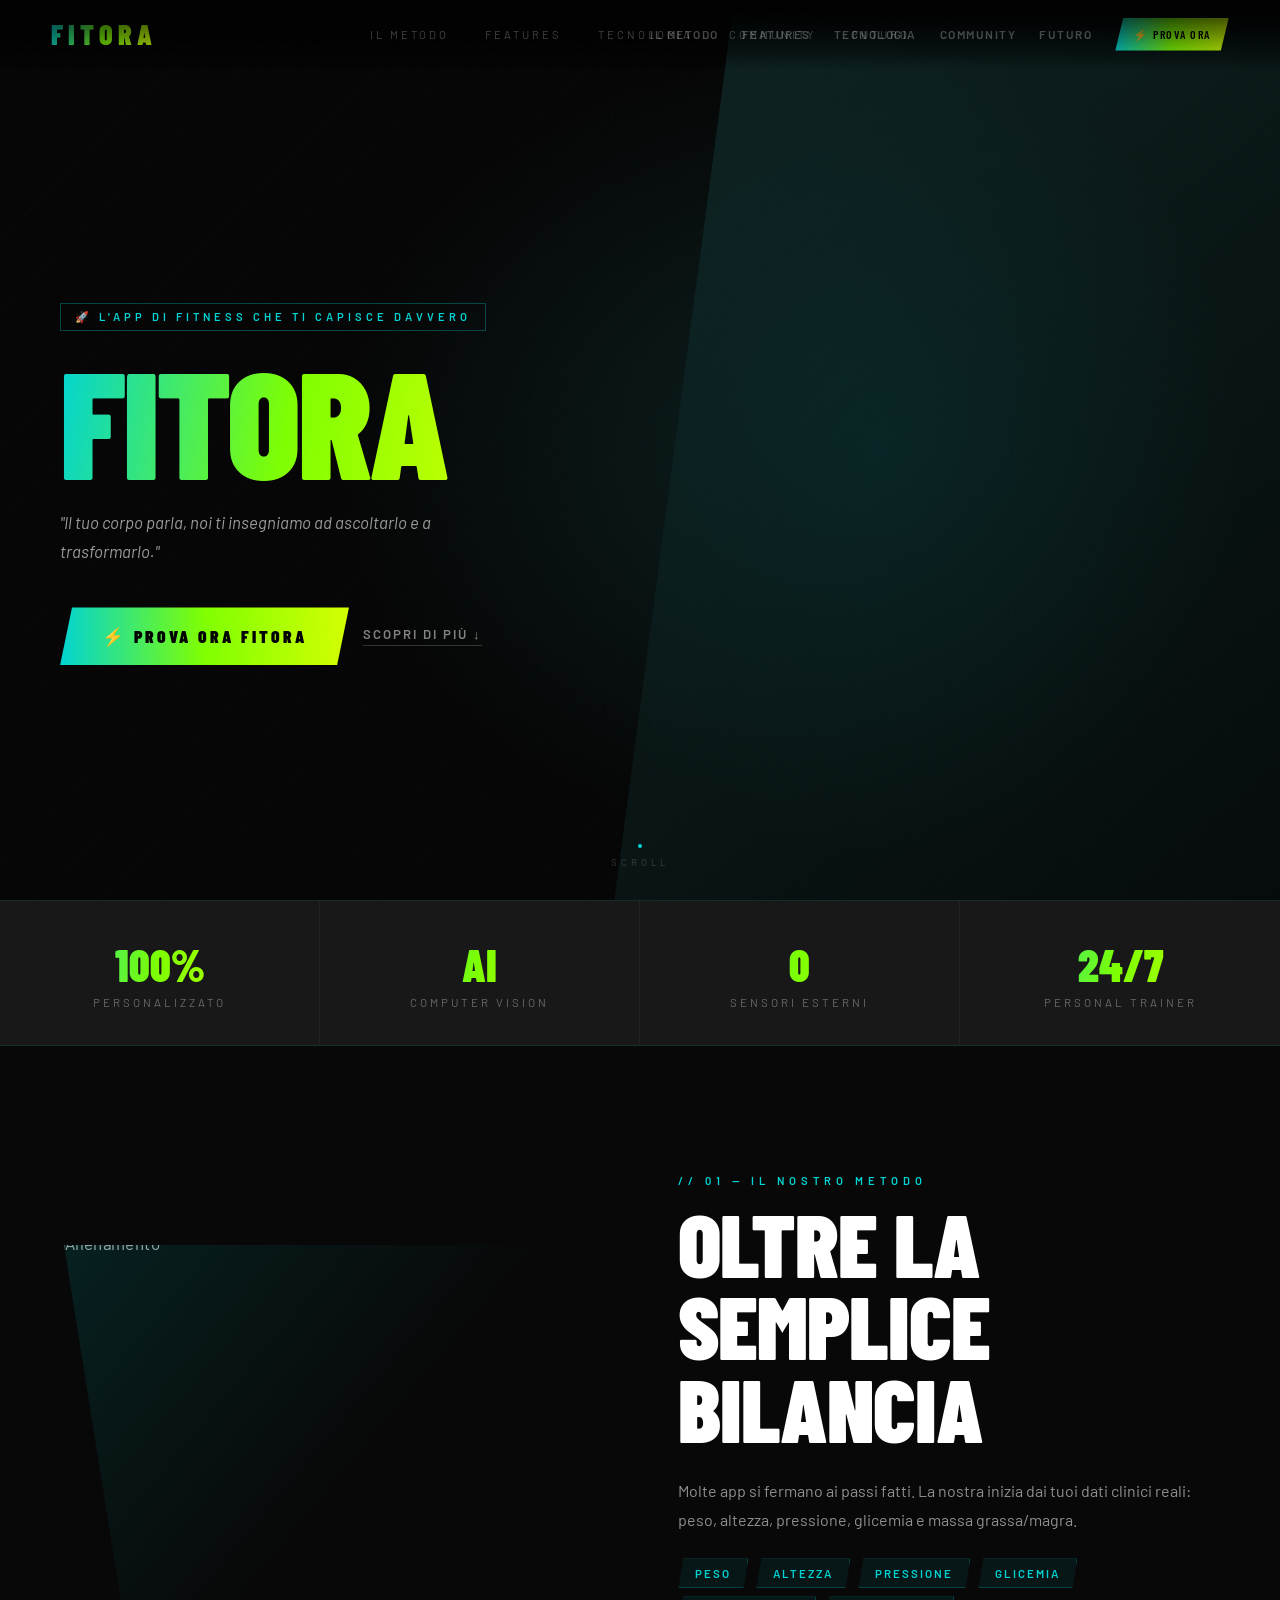
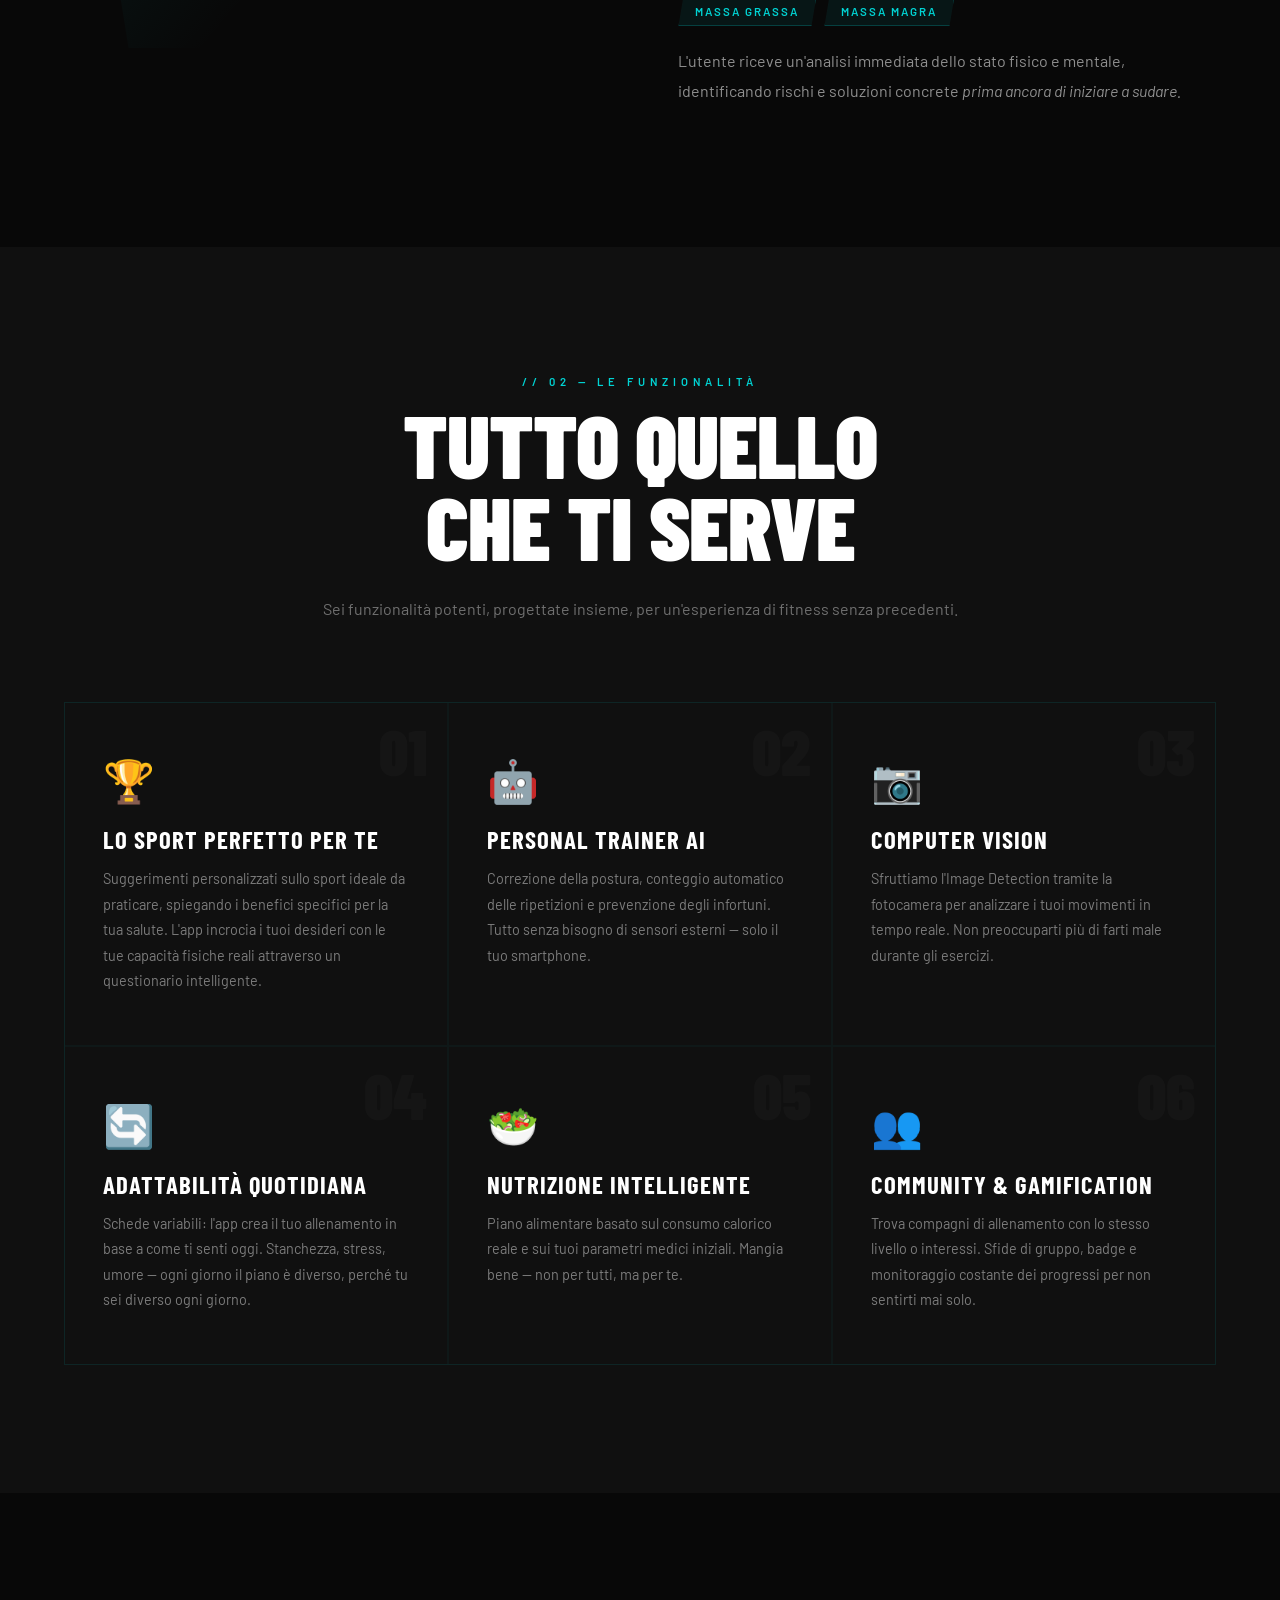
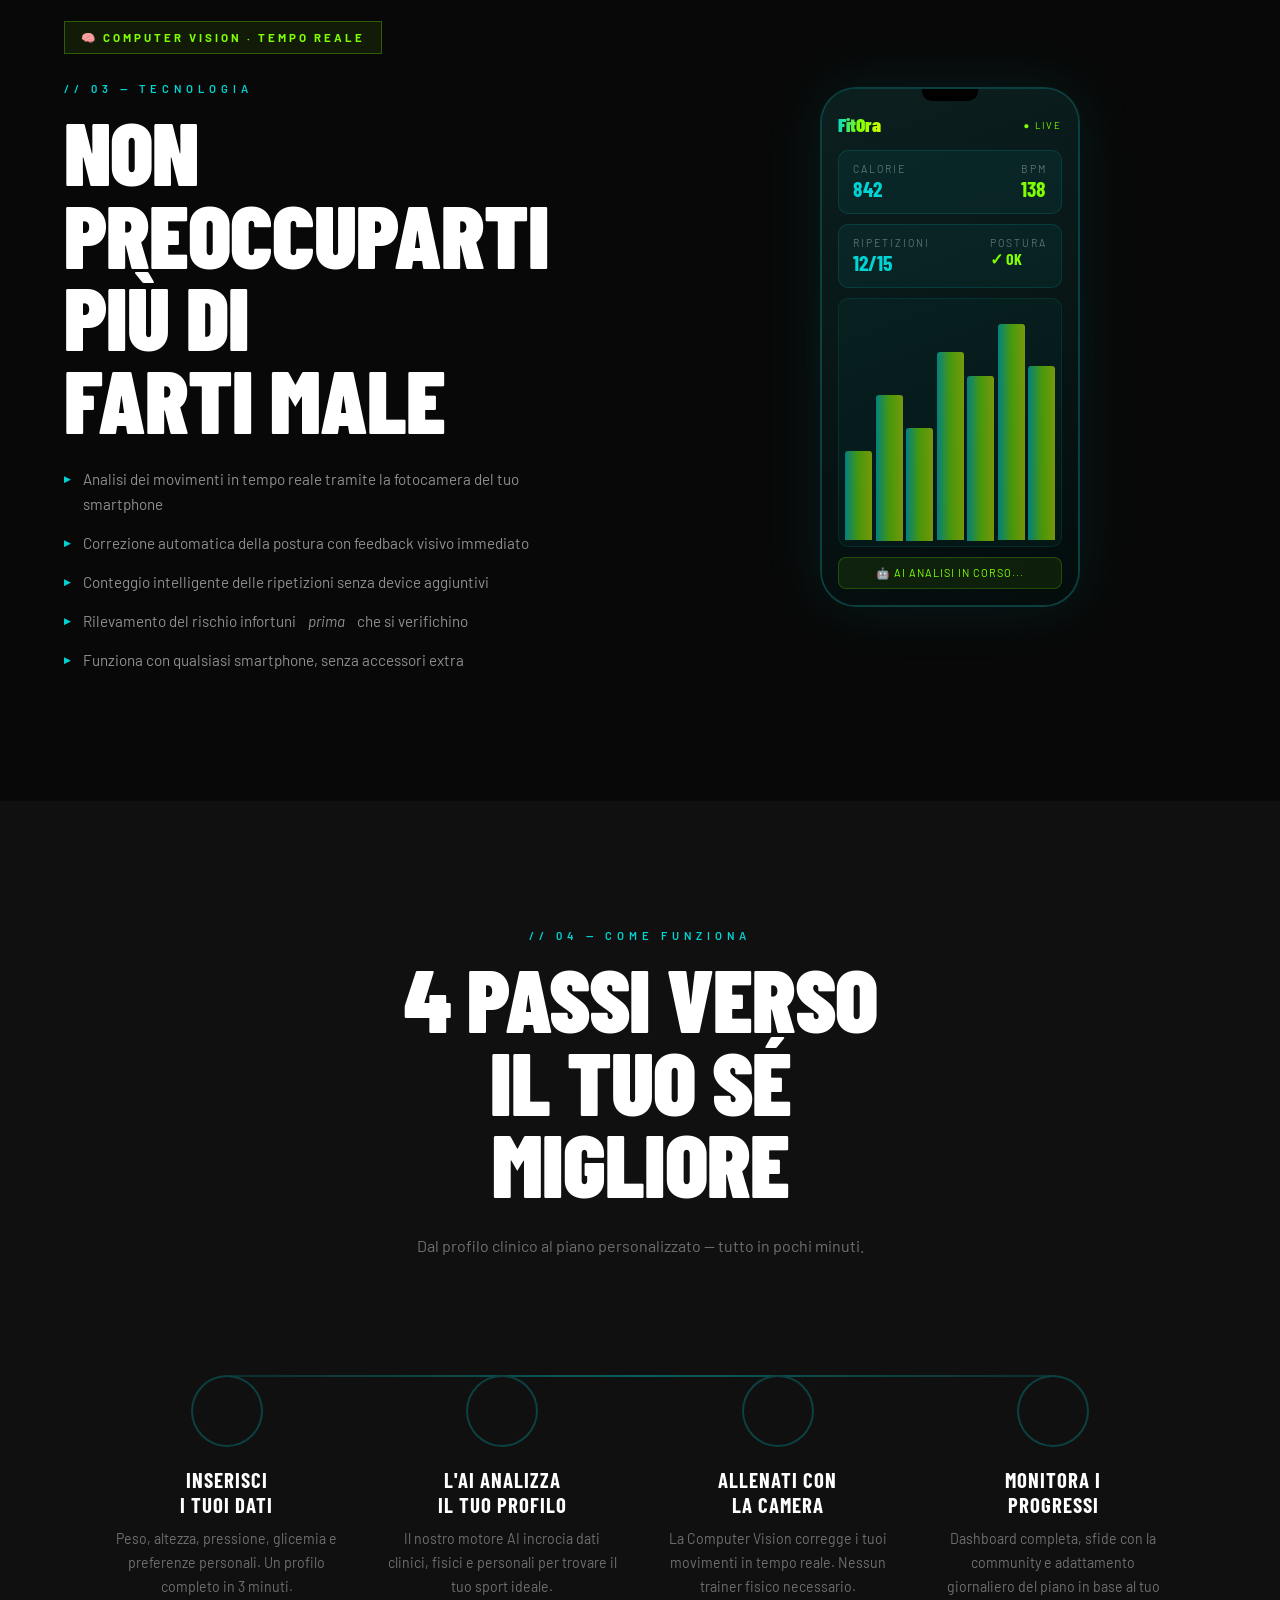
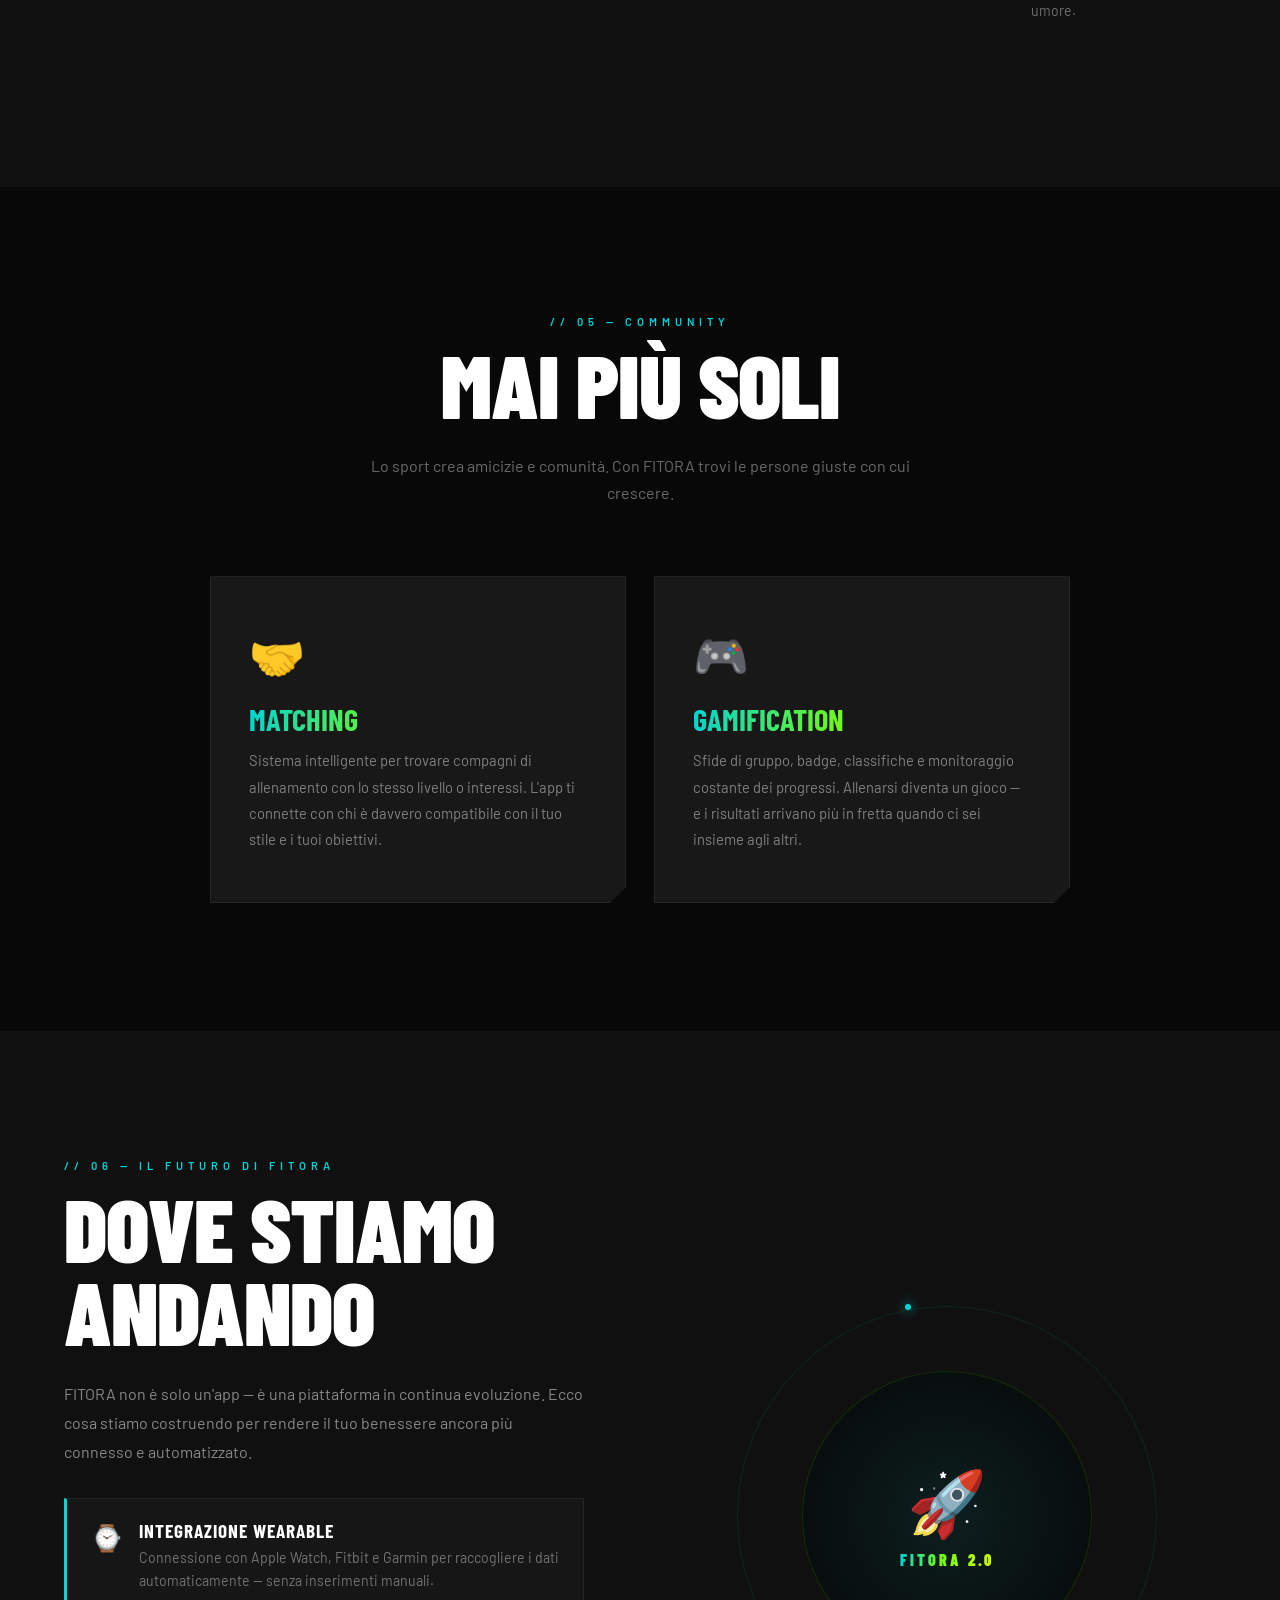
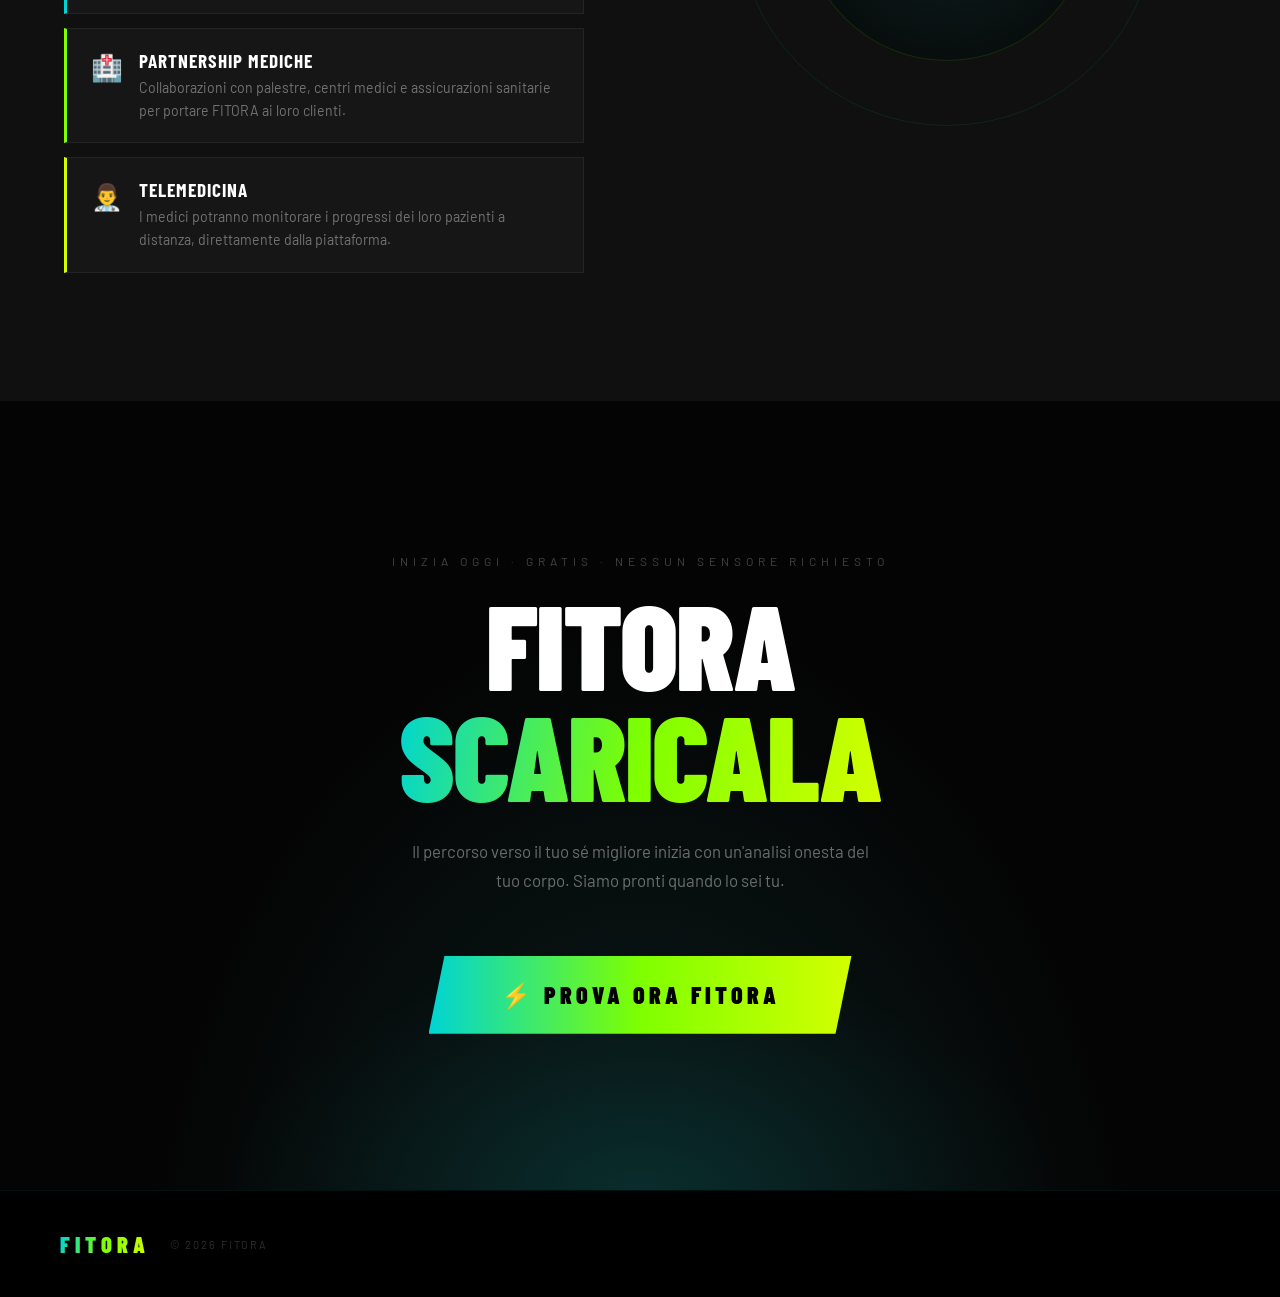
==== commit 2b2ae227: "Extract inline CSS and JS to files Move the large embedded <style> block into style.css and extract " ====
--- a/index.html
+++ b/index.html
@@ -1,4 +1,3 @@
-
 <!DOCTYPE html>
 <html lang="it">
 <head>
@@ -6,1049 +5,7 @@
 <meta name="viewport" content="width=device-width, initial-scale=1.0">
 <title>FITORA – Il Tuo Corpo Parla</title>
 <link href="https://fonts.googleapis.com/css2?family=Barlow+Condensed:wght@700;900&family=Barlow:wght@400;500;600&display=swap" rel="stylesheet">
-<style>
-/* =============================================
-   RESET & VARIABLES
-============================================= */
-*, *::before, *::after { margin: 0; padding: 0; box-sizing: border-box; }
-html { scroll-behavior: smooth; font-size: 16px; }
-
-:root {
-  --cyan: #00d4d4;
-  --green: #7fff00;
-  --yellow: #d4ff00;
-  --grad: linear-gradient(90deg, #00d4d4, #7fff00, #d4ff00);
-  --grad-text: linear-gradient(100deg, #00d4d4 0%, #7fff00 50%, #d4ff00 100%);
-  --dark:  #080808;
-  --dark2: #101010;
-  --dark3: #181818;
-  --white: #ffffff;
-  --nav-h: 68px;
-}
-
-body {
-  background: var(--dark);
-  color: var(--white);
-  font-family: 'Barlow', sans-serif;
-  overflow-x: hidden;
-  -webkit-font-smoothing: antialiased;
-}
-
-img { display: block; max-width: 100%; }
-a  { text-decoration: none; color: inherit; }
-
-/* Noise overlay */
-body::after {
-  content: '';
-  position: fixed; inset: 0;
-  background-image: url("data:image/svg+xml,%3Csvg viewBox='0 0 256 256' xmlns='http://www.w3.org/2000/svg'%3E%3Cfilter id='n'%3E%3CfeTurbulence type='fractalNoise' baseFrequency='0.85' numOctaves='4' stitchTiles='stitch'/%3E%3C/filter%3E%3Crect width='100%25' height='100%25' filter='url(%23n)' opacity='0.035'/%3E%3C/svg%3E");
-  pointer-events: none; z-index: 9999; opacity: 0.5;
-}
-
-/* =============================================
-   HELPERS
-============================================= */
-.grad-text {
-  background: var(--grad-text);
-  -webkit-background-clip: text;
-  -webkit-text-fill-color: transparent;
-  background-clip: text;
-}
-
-.section-tag {
-  display: block;
-  font-size: 0.7rem;
-  font-weight: 600;
-  letter-spacing: 5px;
-  text-transform: uppercase;
-  color: var(--cyan);
-  margin-bottom: 14px;
-}
-
-.reveal {
-  opacity: 0;
-  transform: translateY(36px);
-  transition: opacity 0.85s cubic-bezier(0.22,1,0.36,1),
-              transform 0.85s cubic-bezier(0.22,1,0.36,1);
-}
-.reveal.visible { opacity: 1; transform: none; }
-
-/* =============================================
-   NAV
-============================================= */
-nav {
-  position: fixed; top: 0; left: 0; right: 0;
-  z-index: 500;
-  height: var(--nav-h);
-  display: flex; align-items: center;
-  justify-content: space-between;
-  padding: 0 clamp(20px, 5vw, 60px);
-  background: linear-gradient(to bottom, rgba(0,0,0,0.92), transparent);
-  transition: background 0.3s, border-color 0.3s;
-}
-nav.scrolled {
-  background: rgba(6,6,6,0.97);
-  border-bottom: 1px solid rgba(0,212,212,0.08);
-  backdrop-filter: blur(14px);
-}
-
-.nav-logo {
-  font-family: 'Barlow Condensed', sans-serif;
-  font-weight: 900;
-  font-size: clamp(1.5rem, 4vw, 2rem);
-  letter-spacing: 5px;
-  text-transform: uppercase;
-}
-
-.nav-links {
-  display: flex; align-items: center; gap: clamp(16px, 3vw, 36px);
-}
-.nav-links a {
-  font-size: 0.78rem;
-  font-weight: 600;
-  letter-spacing: 2px;
-  text-transform: uppercase;
-  color: rgba(255,255,255,0.5);
-  transition: color 0.2s;
-}
-.nav-links a:hover { color: var(--cyan); }
-
-.nav-cta {
-  background: var(--grad);
-  color: #000 !important;
-  font-family: 'Barlow Condensed', sans-serif;
-  font-weight: 700;
-  font-size: 0.82rem;
-  letter-spacing: 2px;
-  padding: 10px 22px;
-  clip-path: polygon(8px 0, 100% 0, calc(100% - 8px) 100%, 0 100%);
-  transition: opacity 0.2s, transform 0.2s !important;
-  white-space: nowrap;
-}
-.nav-cta:hover { opacity: 0.88; transform: scale(1.03) !important; }
-
-/* Hamburger */
-.hamburger {
-  display: none;
-  flex-direction: column;
-  gap: 5px;
-  cursor: pointer;
-  padding: 6px;
-  background: none; border: none;
-}
-.hamburger span {
-  display: block; width: 24px; height: 2px;
-  background: var(--white);
-  transition: all 0.3s;
-}
-.hamburger.open span:nth-child(1) { transform: translateY(7px) rotate(45deg); }
-.hamburger.open span:nth-child(2) { opacity: 0; }
-.hamburger.open span:nth-child(3) { transform: translateY(-7px) rotate(-45deg); }
-
-/* Mobile menu */
-.mobile-menu {
-  display: none;
-  position: fixed; top: var(--nav-h); left: 0; right: 0;
-  background: rgba(6,6,6,0.98);
-  border-bottom: 1px solid rgba(0,212,212,0.1);
-  padding: 28px clamp(20px, 5vw, 40px) 36px;
-  flex-direction: column; gap: 20px;
-  z-index: 490;
-  transform: translateY(-8px);
-  opacity: 0;
-  transition: opacity 0.25s, transform 0.25s;
-}
-.mobile-menu.open { display: flex; opacity: 1; transform: none; }
-.mobile-menu a {
-  font-size: 1rem; font-weight: 600;
-  letter-spacing: 3px; text-transform: uppercase;
-  color: rgba(255,255,255,0.6);
-  padding: 8px 0;
-  border-bottom: 1px solid rgba(255,255,255,0.06);
-}
-.mobile-menu a:last-child { border-bottom: none; }
-.mobile-menu .mob-cta {
-  display: inline-block;
-  background: var(--grad); color: #000;
-  font-family: 'Barlow Condensed', sans-serif;
-  font-weight: 900; font-size: 1rem;
-  letter-spacing: 3px; padding: 16px;
-  text-align: center; margin-top: 8px;
-  clip-path: polygon(10px 0, 100% 0, calc(100% - 10px) 100%, 0 100%);
-}
-
-/* =============================================
-   HERO
-============================================= */
-#hero {
-  position: relative;
-  min-height: 100svh;
-  display: flex; align-items: center;
-  overflow: hidden;
-  background: radial-gradient(ellipse 70% 80% at 65% 50%, #0c1f1f 0%, #050505 55%);
-  padding-top: var(--nav-h);
-}
-
-.hero-lines {
-  position: absolute; inset: 0;
-  background: repeating-linear-gradient(
-    -45deg, transparent, transparent 48px,
-    rgba(0,212,212,0.012) 48px, rgba(0,212,212,0.012) 49px
-  );
-}
-
-.hero-panel {
-  position: absolute; top: 0; right: 0;
-  width: 52%; height: 100%;
-  clip-path: polygon(18% 0, 100% 0, 100% 100%, 0 100%);
-  background: linear-gradient(140deg, #0e2222 0%, #050a0a 100%);
-}
-.hero-panel::after {
-  content: '';
-  position: absolute; inset: 0;
-  background: radial-gradient(ellipse at 40% 50%, rgba(0,212,212,0.07) 0%, transparent 65%);
-}
-
-.hero-content {
-  position: relative; z-index: 10;
-  padding: clamp(40px, 6vw, 80px) clamp(20px, 5vw, 60px);
-  max-width: min(620px, 90vw);
-  animation: heroIn 1s cubic-bezier(0.22,1,0.36,1) 0.1s both;
-}
-@keyframes heroIn {
-  from { opacity: 0; transform: translateY(30px); }
-  to   { opacity: 1; transform: none; }
-}
-
-.hero-badge {
-  display: inline-block;
-  font-size: 0.7rem; font-weight: 600;
-  letter-spacing: 4px; text-transform: uppercase;
-  color: var(--cyan);
-  border: 1px solid rgba(0,212,212,0.3);
-  padding: 6px 14px; margin-bottom: 22px;
-}
-
-.hero-logo {
-  font-family: 'Barlow Condensed', sans-serif;
-  font-weight: 900;
-  font-size: clamp(4.5rem, 13vw, 9.5rem);
-  line-height: 0.88; letter-spacing: -3px;
-  text-transform: uppercase;
-  margin-bottom: 22px;
-}
-
-.hero-quote {
-  font-size: clamp(0.9rem, 2vw, 1.05rem);
-  line-height: 1.7;
-  color: rgba(255,255,255,0.6);
-  font-style: italic;
-  max-width: 460px;
-  margin-bottom: 42px;
-}
-
-.hero-btns {
-  display: flex; gap: 14px; flex-wrap: wrap;
-  align-items: center;
-}
-
-.btn-cta {
-  display: inline-block;
-  background: var(--grad); color: #000;
-  font-family: 'Barlow Condensed', sans-serif;
-  font-weight: 900;
-  font-size: clamp(0.95rem, 2.5vw, 1.1rem);
-  letter-spacing: 3px; text-transform: uppercase;
-  padding: clamp(14px, 2.5vw, 18px) clamp(28px, 5vw, 42px);
-  clip-path: polygon(12px 0, 100% 0, calc(100% - 12px) 100%, 0 100%);
-  transition: transform 0.2s, filter 0.2s;
-  position: relative; overflow: hidden;
-}
-.btn-cta::before {
-  content: '';
-  position: absolute; inset: 0;
-  background: rgba(255,255,255,0.22);
-  transform: translateX(-110%) skewX(-18deg);
-  transition: transform 0.45s;
-}
-.btn-cta:hover::before { transform: translateX(200%) skewX(-18deg); }
-.btn-cta:hover { transform: scale(1.03); filter: brightness(1.1); }
-
-.btn-ghost {
-  display: inline-flex; align-items: center; gap: 7px;
-  font-size: 0.82rem; font-weight: 600;
-  letter-spacing: 2px; text-transform: uppercase;
-  color: rgba(255,255,255,0.5);
-  border-bottom: 1px solid rgba(255,255,255,0.18);
-  padding-bottom: 3px;
-  transition: color 0.2s, border-color 0.2s;
-}
-.btn-ghost:hover { color: var(--cyan); border-color: var(--cyan); }
-
-/* Hero scroll indicator */
-.scroll-hint {
-  position: absolute; bottom: 32px; left: 50%;
-  transform: translateX(-50%);
-  display: flex; flex-direction: column;
-  align-items: center; gap: 8px;
-  font-size: 0.6rem; letter-spacing: 4px;
-  text-transform: uppercase; color: rgba(255,255,255,0.2);
-  animation: fadeInUp 1s 1.5s both;
-}
-.scroll-hint .dot {
-  width: 4px; height: 4px;
-  background: var(--cyan);
-  border-radius: 50%;
-  animation: bounce 1.6s ease-in-out infinite;
-}
-@keyframes bounce { 0%,100%{transform:translateY(0)} 50%{transform:translateY(8px)} }
-@keyframes fadeInUp { from{opacity:0;transform:translateX(-50%) translateY(10px)} to{opacity:1;transform:translateX(-50%) translateY(0)} }
-
-/* =============================================
-   STATS BAR
-============================================= */
-.stats-bar {
-  display: grid;
-  grid-template-columns: repeat(4, 1fr);
-  background: var(--dark3);
-  border-top: 1px solid rgba(0,212,212,0.1);
-  border-bottom: 1px solid rgba(0,212,212,0.1);
-}
-
-.stat-item {
-  padding: clamp(20px, 4vw, 36px) clamp(12px, 2vw, 20px);
-  text-align: center;
-  border-right: 1px solid rgba(255,255,255,0.05);
-  opacity: 0; transform: translateY(16px);
-  transition: opacity 0.6s, transform 0.6s;
-}
-.stat-item:last-child { border-right: none; }
-.stat-item.visible { opacity: 1; transform: none; }
-.stat-item:nth-child(2) { transition-delay: 0.1s; }
-.stat-item:nth-child(3) { transition-delay: 0.2s; }
-.stat-item:nth-child(4) { transition-delay: 0.3s; }
-
-.stat-num {
-  font-family: 'Barlow Condensed', sans-serif;
-  font-weight: 900;
-  font-size: clamp(1.8rem, 4vw, 2.8rem);
-}
-.stat-label {
-  font-size: clamp(0.6rem, 1.2vw, 0.72rem);
-  letter-spacing: 3px; text-transform: uppercase;
-  color: rgba(255,255,255,0.35); margin-top: 4px;
-}
-
-/* =============================================
-   SECTION BASE
-============================================= */
-.section {
-  padding: clamp(70px, 10vw, 130px) clamp(20px, 5vw, 70px);
-}
-
-.section-title {
-  font-family: 'Barlow Condensed', sans-serif;
-  font-weight: 900;
-  font-size: clamp(2.8rem, 7vw, 5.8rem);
-  line-height: 0.92; letter-spacing: -1px;
-  text-transform: uppercase;
-  margin-bottom: 28px;
-}
-
-/* =============================================
-   BEYOND BILANCIA
-============================================= */
-#beyond {
-  background: var(--dark);
-  display: grid;
-  grid-template-columns: 1fr 1fr;
-  gap: clamp(40px, 6vw, 90px);
-  align-items: center;
-}
-
-.beyond-visual {
-  position: relative;
-  border-radius: 0;
-  overflow: hidden;
-  aspect-ratio: 4/3;
-  clip-path: polygon(0 0, 88% 0, 100% 100%, 12% 100%);
-}
-.beyond-visual img {
-  width: 100%; height: 100%;
-  object-fit: cover;
-  filter: brightness(0.65) grayscale(20%);
-  transform: scale(1.06);
-  transition: transform 7s ease;
-}
-.beyond-visual:hover img { transform: scale(1); }
-.beyond-visual::after {
-  content: '';
-  position: absolute; inset: 0;
-  background: linear-gradient(130deg, rgba(0,212,212,0.12) 0%, transparent 55%);
-}
-.beyond-slash {
-  position: absolute; right: -3px; top: 50%;
-  transform: translateY(-50%);
-  width: 5px; height: 100px;
-  background: var(--grad);
-}
-
-.beyond-text { max-width: 540px; }
-
-.data-pills {
-  display: flex; flex-wrap: wrap; gap: 8px;
-  margin: 24px 0 20px;
-}
-.pill {
-  background: rgba(0,212,212,0.07);
-  border: 1px solid rgba(0,212,212,0.22);
-  color: var(--cyan);
-  font-size: 0.72rem; font-weight: 600;
-  letter-spacing: 2px; text-transform: uppercase;
-  padding: 7px 16px;
-  clip-path: polygon(5px 0, 100% 0, calc(100% - 5px) 100%, 0 100%);
-}
-
-.beyond-desc {
-  font-size: clamp(0.88rem, 1.5vw, 1rem);
-  line-height: 1.82;
-  color: rgba(255,255,255,0.55);
-  margin-bottom: 14px;
-}
-
-/* =============================================
-   FEATURES GRID
-============================================= */
-#features { background: var(--dark2); }
-
-.features-head {
-  text-align: center;
-  max-width: 640px;
-  margin: 0 auto clamp(44px, 7vw, 80px);
-}
-.features-head p {
-  font-size: clamp(0.88rem, 1.5vw, 1rem);
-  color: rgba(255,255,255,0.4);
-  line-height: 1.7;
-  margin-top: 14px;
-}
-
-.features-grid {
-  display: grid;
-  grid-template-columns: repeat(3, 1fr);
-  gap: 2px;
-  background: rgba(0,212,212,0.04);
-  border: 1px solid rgba(0,212,212,0.07);
-}
-
-.feat-card {
-  background: var(--dark2);
-  padding: clamp(32px, 4vw, 52px) clamp(24px, 3vw, 42px);
-  position: relative; overflow: hidden;
-  opacity: 0; transform: translateY(28px);
-  transition: opacity 0.7s, transform 0.7s;
-  cursor: default;
-}
-.feat-card.visible { opacity: 1; transform: none; }
-
-.feat-card::before {
-  content: '';
-  position: absolute; bottom: 0; left: 0; right: 0;
-  height: 3px; background: var(--grad);
-  transform: scaleX(0); transform-origin: left;
-  transition: transform 0.4s;
-}
-.feat-card:hover::before { transform: scaleX(1); }
-
-.feat-card::after {
-  content: '';
-  position: absolute; inset: 0;
-  background: radial-gradient(ellipse at 15% 85%, rgba(0,212,212,0.05) 0%, transparent 55%);
-  opacity: 0; transition: opacity 0.4s;
-}
-.feat-card:hover::after { opacity: 1; }
-
-.feat-num {
-  position: absolute; top: 16px; right: 20px;
-  font-family: 'Barlow Condensed', sans-serif;
-  font-weight: 900; font-size: clamp(3rem, 5vw, 5.5rem);
-  color: rgba(255,255,255,0.025);
-  line-height: 1; user-select: none;
-}
-.feat-icon { font-size: clamp(2rem, 4vw, 2.6rem); margin-bottom: 18px; }
-.feat-title {
-  font-family: 'Barlow Condensed', sans-serif;
-  font-weight: 700;
-  font-size: clamp(1.2rem, 2.5vw, 1.55rem);
-  text-transform: uppercase; letter-spacing: 1px;
-  margin-bottom: 12px;
-}
-.feat-desc {
-  font-size: clamp(0.82rem, 1.3vw, 0.9rem);
-  line-height: 1.78;
-  color: rgba(255,255,255,0.45);
-}
-
-/* =============================================
-   AI VISION
-============================================= */
-#vision {
-  background: var(--dark);
-  display: grid;
-  grid-template-columns: 1fr 1fr;
-  gap: clamp(40px, 7vw, 100px);
-  align-items: center;
-}
-
-.vision-badge {
-  display: inline-block;
-  background: rgba(127,255,0,0.08);
-  border: 1px solid rgba(127,255,0,0.28);
-  color: var(--green);
-  font-size: 0.72rem; font-weight: 700;
-  letter-spacing: 3px; text-transform: uppercase;
-  padding: 8px 16px; margin-bottom: 28px;
-}
-
-.vision-list {
-  list-style: none;
-  display: flex; flex-direction: column; gap: 14px;
-  margin-top: 28px;
-}
-.vision-list li {
-  display: flex; align-items: flex-start; gap: 12px;
-  font-size: clamp(0.85rem, 1.4vw, 0.95rem);
-  color: rgba(255,255,255,0.55); line-height: 1.65;
-}
-.vision-list li::before {
-  content: '▶'; color: var(--cyan);
-  font-size: 0.55rem; margin-top: 5px; flex-shrink: 0;
-}
-
-/* Phone mockup */
-.phone-wrap {
-  display: flex; justify-content: center;
-  position: relative;
-}
-.phone-wrap::before {
-  content: '';
-  position: absolute; top: 50%; left: 50%;
-  transform: translate(-50%,-50%);
-  width: 300px; height: 300px;
-  background: radial-gradient(ellipse, rgba(0,212,212,0.08) 0%, transparent 70%);
-  border-radius: 50%;
-  animation: glowPulse 4s ease-in-out infinite;
-}
-@keyframes glowPulse {
-  0%,100%{ opacity:0.5; transform:translate(-50%,-50%) scale(1); }
-  50%{ opacity:1; transform:translate(-50%,-50%) scale(1.15); }
-}
-
-.phone {
-  width: clamp(200px, 28vw, 260px);
-  aspect-ratio: 1/2;
-  background: #0e0e0e;
-  border: 2px solid rgba(0,212,212,0.25);
-  border-radius: 36px;
-  overflow: hidden;
-  position: relative;
-  box-shadow: 0 0 60px rgba(0,212,212,0.1);
-  animation: phonePulse 4s ease-in-out infinite;
-}
-@keyframes phonePulse {
-  0%,100%{ box-shadow:0 0 40px rgba(0,212,212,0.08); }
-  50%    { box-shadow:0 0 80px rgba(0,212,212,0.18); }
-}
-
-.phone-notch {
-  position: absolute; top: 0; left: 50%;
-  transform: translateX(-50%);
-  width: 56px; height: 12px;
-  background: #000; border-radius: 0 0 10px 10px;
-  z-index: 10;
-}
-
-.phone-screen {
-  width: 100%; height: 100%;
-  background: linear-gradient(160deg, #0c1f1f 0%, #040c0c 100%);
-  display: flex; flex-direction: column;
-  padding: clamp(18px, 3vw, 24px) clamp(12px, 2vw, 16px) clamp(12px, 2vw, 16px);
-  gap: 10px;
-}
-
-.ph-header {
-  display: flex; align-items: center;
-  justify-content: space-between;
-  margin-bottom: 4px;
-}
-.ph-logo {
-  font-family: 'Barlow Condensed', sans-serif;
-  font-weight: 900; font-size: clamp(1rem, 2.5vw, 1.2rem);
-}
-.ph-live {
-  font-size: 0.6rem; letter-spacing: 2px;
-  color: var(--green); animation: blink 2s infinite;
-}
-@keyframes blink { 0%,100%{opacity:1} 50%{opacity:0.3} }
-
-.ph-metric {
-  background: rgba(0,212,212,0.06);
-  border: 1px solid rgba(0,212,212,0.14);
-  border-radius: 10px;
-  padding: clamp(8px, 1.5vw, 12px) clamp(10px, 1.5vw, 14px);
-  display: flex; justify-content: space-between;
-}
-.ph-metric-label {
-  font-size: clamp(0.55rem, 1vw, 0.65rem);
-  letter-spacing: 2px; text-transform: uppercase;
-  color: rgba(255,255,255,0.35);
-}
-.ph-metric-value {
-  font-family: 'Barlow Condensed', sans-serif;
-  font-weight: 700; font-size: clamp(1.1rem, 2vw, 1.35rem);
-  color: var(--cyan);
-}
-
-.ph-chart {
-  flex: 1;
-  background: rgba(0,212,212,0.04);
-  border: 1px solid rgba(0,212,212,0.1);
-  border-radius: 10px; overflow: hidden;
-  position: relative;
-}
-.chart-bars {
-  position: absolute; bottom: 0; left: 0; right: 0;
-  display: flex; align-items: flex-end;
-  gap: 3px; padding: 6px; height: 100%;
-}
-.bar {
-  flex: 1; border-radius: 3px 3px 0 0;
-  background: var(--grad); opacity: 0.55;
-  animation: barGrow 1s ease-out both;
-}
-@keyframes barGrow { from{transform:scaleY(0)} to{transform:scaleY(1)} }
-
-.ph-ai {
-  background: rgba(127,255,0,0.08);
-  border: 1px solid rgba(127,255,0,0.2);
-  border-radius: 8px;
-  padding: 8px; text-align: center;
-  font-size: clamp(0.6rem, 1vw, 0.68rem);
-  letter-spacing: 1px; color: var(--green);
-  animation: blink 2.5s ease-in-out infinite;
-}
-
-/* =============================================
-   HOW IT WORKS (timeline)
-============================================= */
-#how {
-  background: var(--dark2);
-}
-.how-head {
-  text-align: center;
-  max-width: 600px;
-  margin: 0 auto clamp(50px, 7vw, 80px);
-}
-.how-head p {
-  color: rgba(255,255,255,0.4);
-  font-size: clamp(0.88rem, 1.4vw, 1rem);
-  line-height: 1.7; margin-top: 14px;
-}
-
-.timeline {
-  display: grid;
-  grid-template-columns: repeat(4, 1fr);
-  gap: 2px;
-  position: relative;
-  max-width: 1100px;
-  margin: 0 auto;
-}
-.timeline::before {
-  content: '';
-  position: absolute; top: 36px; left: calc(12.5% + 2px); right: calc(12.5% + 2px);
-  height: 2px;
-  background: linear-gradient(90deg, rgba(0,212,212,0.15), rgba(0,212,212,0.4), rgba(0,212,212,0.15));
-}
-
-.tl-step {
-  display: flex; flex-direction: column;
-  align-items: center; text-align: center;
-  padding: clamp(20px, 3vw, 36px) clamp(12px, 2vw, 20px);
-  position: relative;
-  opacity: 0; transform: translateY(24px);
-  transition: opacity 0.7s, transform 0.7s;
-}
-.tl-step.visible { opacity: 1; transform: none; }
-.tl-step:nth-child(2){ transition-delay:0.12s }
-.tl-step:nth-child(3){ transition-delay:0.24s }
-.tl-step:nth-child(4){ transition-delay:0.36s }
-
-.tl-circle {
-  width: clamp(56px, 8vw, 72px);
-  height: clamp(56px, 8vw, 72px);
-  border-radius: 50%;
-  border: 2px solid rgba(0,212,212,0.25);
-  background: var(--dark2);
-  display: flex; align-items: center; justify-content: center;
-  font-family: 'Barlow Condensed', sans-serif;
-  font-weight: 900;
-  font-size: clamp(1.3rem, 2.5vw, 1.7rem);
-  margin-bottom: 20px;
-  position: relative; z-index: 1;
-  transition: border-color 0.3s, background 0.3s;
-}
-.tl-step:hover .tl-circle {
-  border-color: var(--cyan);
-  background: rgba(0,212,212,0.08);
-}
-
-.tl-title {
-  font-family: 'Barlow Condensed', sans-serif;
-  font-weight: 700;
-  font-size: clamp(1rem, 2vw, 1.3rem);
-  text-transform: uppercase; letter-spacing: 1px;
-  margin-bottom: 10px;
-}
-.tl-desc {
-  font-size: clamp(0.78rem, 1.2vw, 0.88rem);
-  color: rgba(255,255,255,0.4);
-  line-height: 1.7;
-}
-
-/* =============================================
-   COMMUNITY
-============================================= */
-#community {
-  background: var(--dark);
-  text-align: center;
-}
-.comm-head {
-  max-width: 600px; margin: 0 auto clamp(40px, 6vw, 70px);
-}
-.comm-head p {
-  color: rgba(255,255,255,0.4);
-  font-size: clamp(0.88rem, 1.4vw, 1rem);
-  line-height: 1.7; margin-top: 14px;
-}
-
-.comm-grid {
-  display: grid;
-  grid-template-columns: repeat(2, 1fr);
-  gap: clamp(16px, 2.5vw, 28px);
-  max-width: 860px; margin: 0 auto;
-}
-.comm-card {
-  background: var(--dark3);
-  border: 1px solid rgba(255,255,255,0.06);
-  padding: clamp(28px, 4vw, 50px) clamp(20px, 3vw, 40px);
-  text-align: left;
-  clip-path: polygon(0 0,100% 0,100% calc(100% - 16px),calc(100% - 16px) 100%,0 100%);
-  transition: border-color 0.3s, transform 0.3s;
-  opacity: 0; transform: translateY(24px);
-  transition: opacity 0.7s, transform 0.7s, border-color 0.3s;
-}
-.comm-card.visible { opacity: 1; transform: none; }
-.comm-card:hover { border-color: rgba(0,212,212,0.25); transform: translateY(-4px); }
-
-.comm-icon { font-size: clamp(2rem, 4vw, 2.8rem); margin-bottom: 18px; }
-.comm-title {
-  font-family: 'Barlow Condensed', sans-serif;
-  font-weight: 700;
-  font-size: clamp(1.5rem, 3vw, 1.9rem);
-  text-transform: uppercase; margin-bottom: 10px;
-}
-.comm-desc {
-  font-size: clamp(0.82rem, 1.3vw, 0.92rem);
-  line-height: 1.78;
-  color: rgba(255,255,255,0.45);
-}
-
-/* =============================================
-   WEARABLE / FUTURO
-============================================= */
-#future {
-  background: var(--dark2);
-  display: grid;
-  grid-template-columns: 1fr 1fr;
-  gap: clamp(40px, 6vw, 90px);
-  align-items: center;
-}
-
-.future-text { max-width: 520px; }
-.future-desc {
-  font-size: clamp(0.88rem, 1.4vw, 1rem);
-  line-height: 1.82; color: rgba(255,255,255,0.5);
-  margin-bottom: 14px;
-}
-
-.future-cards {
-  display: flex; flex-direction: column; gap: 14px;
-  margin-top: 32px;
-}
-.future-card {
-  display: flex; align-items: flex-start; gap: 16px;
-  background: rgba(255,255,255,0.025);
-  border: 1px solid rgba(255,255,255,0.06);
-  border-left: 3px solid var(--cyan);
-  padding: clamp(14px, 2vw, 20px) clamp(16px, 2.5vw, 24px);
-  transition: border-color 0.3s, background 0.3s;
-}
-.future-card:nth-child(2){ border-left-color: var(--green); }
-.future-card:nth-child(3){ border-left-color: var(--yellow); }
-.future-card:hover { background: rgba(0,212,212,0.04); }
-
-.future-card-icon { font-size: 1.6rem; flex-shrink: 0; margin-top: 2px; }
-.future-card-title {
-  font-family: 'Barlow Condensed', sans-serif;
-  font-weight: 700; font-size: clamp(1rem, 1.8vw, 1.2rem);
-  text-transform: uppercase; letter-spacing: 1px;
-  margin-bottom: 4px;
-}
-.future-card-desc {
-  font-size: clamp(0.78rem, 1.2vw, 0.88rem);
-  color: rgba(255,255,255,0.4); line-height: 1.65;
-}
-
-.future-visual {
-  position: relative;
-  display: flex; align-items: center; justify-content: center;
-}
-
-.future-glow-ring {
-  width: clamp(260px, 35vw, 420px);
-  height: clamp(260px, 35vw, 420px);
-  border-radius: 50%;
-  border: 1px solid rgba(0,212,212,0.1);
-  display: flex; align-items: center; justify-content: center;
-  position: relative;
-  animation: rotRing 18s linear infinite;
-}
-@keyframes rotRing { to { transform: rotate(360deg); } }
-
-.future-glow-ring::before {
-  content: '';
-  position: absolute; top: -3px; left: 40%;
-  width: 6px; height: 6px;
-  background: var(--cyan); border-radius: 50%;
-  box-shadow: 0 0 12px var(--cyan);
-}
-
-.future-inner {
-  width: clamp(180px, 24vw, 290px);
-  height: clamp(180px, 24vw, 290px);
-  border-radius: 50%;
-  border: 1px solid rgba(127,255,0,0.12);
-  background: radial-gradient(ellipse, #0d1f1f 0%, #060606 100%);
-  display: flex; flex-direction: column;
-  align-items: center; justify-content: center;
-  gap: 8px;
-  animation: rotRing 18s linear infinite reverse;
-}
-.future-inner-emoji { font-size: clamp(2.5rem, 5vw, 4rem); }
-.future-inner-label {
-  font-family: 'Barlow Condensed', sans-serif;
-  font-weight: 900; font-size: clamp(0.8rem, 1.5vw, 1rem);
-  letter-spacing: 3px; text-transform: uppercase;
-}
-
-/* =============================================
-   CTA FINALE
-============================================= */
-#cta {
-  background: radial-gradient(ellipse at 50% 120%, #0c1f1f 0%, #040404 55%);
-  text-align: center;
-  padding: clamp(80px, 12vw, 160px) clamp(20px, 5vw, 60px);
-  position: relative; overflow: hidden;
-}
-#cta::before {
-  content: '';
-  position: absolute; bottom: -250px; left: 50%;
-  transform: translateX(-50%);
-  width: min(900px, 100vw); height: 500px;
-  background: radial-gradient(ellipse, rgba(0,212,212,0.1) 0%, transparent 65%);
-  pointer-events: none;
-}
-
-.cta-eyebrow {
-  font-size: clamp(0.65rem, 1.2vw, 0.75rem);
-  letter-spacing: 5px; text-transform: uppercase;
-  color: rgba(255,255,255,0.25);
-  margin-bottom: 20px;
-}
-
-.cta-title {
-  font-family: 'Barlow Condensed', sans-serif;
-  font-weight: 900;
-  font-size: clamp(3.5rem, 10vw, 7.5rem);
-  line-height: 0.92; letter-spacing: -2px;
-  text-transform: uppercase;
-  margin-bottom: 28px;
-}
-
-.cta-sub {
-  font-size: clamp(0.9rem, 1.5vw, 1.05rem);
-  color: rgba(255,255,255,0.4);
-  max-width: 480px; margin: 0 auto clamp(40px, 6vw, 60px);
-  line-height: 1.75;
-}
-
-.btn-cta-xl {
-  display: inline-block;
-  background: var(--grad); color: #000;
-  font-family: 'Barlow Condensed', sans-serif;
-  font-weight: 900;
-  font-size: clamp(1.1rem, 2.5vw, 1.5rem);
-  letter-spacing: 4px; text-transform: uppercase;
-  padding: clamp(18px, 3vw, 24px) clamp(40px, 7vw, 72px);
-  clip-path: polygon(16px 0, 100% 0, calc(100% - 16px) 100%, 0 100%);
-  position: relative; overflow: hidden;
-  transition: transform 0.25s, filter 0.25s;
-}
-.btn-cta-xl::before {
-  content: '';
-  position: absolute; inset: 0;
-  background: rgba(255,255,255,0.22);
-  transform: translateX(-110%) skewX(-20deg);
-  transition: transform 0.5s;
-}
-.btn-cta-xl:hover::before { transform: translateX(210%) skewX(-20deg); }
-.btn-cta-xl:hover { transform: scale(1.04); filter: brightness(1.1); }
-
-/* App badges */
-.store-badges {
-  display: flex; align-items: center;
-  justify-content: center; gap: 16px;
-  margin-top: clamp(28px, 4vw, 40px);
-  flex-wrap: wrap;
-}
-.store-badge {
-  display: inline-flex; align-items: center; gap: 10px;
-  background: rgba(255,255,255,0.06);
-  border: 1px solid rgba(255,255,255,0.1);
-  border-radius: 8px;
-  padding: 12px 20px;
-  transition: background 0.2s, border-color 0.2s;
-  cursor: pointer;
-}
-.store-badge:hover { background: rgba(0,212,212,0.08); border-color: rgba(0,212,212,0.25); }
-.store-badge-icon { font-size: 1.6rem; }
-.store-badge-text { text-align: left; }
-.store-badge-sub {
-  font-size: 0.6rem; letter-spacing: 2px;
-  text-transform: uppercase; color: rgba(255,255,255,0.35);
-}
-.store-badge-name {
-  font-family: 'Barlow Condensed', sans-serif;
-  font-weight: 700; font-size: 1rem;
-  letter-spacing: 1px;
-}
-
-/* =============================================
-   FOOTER
-============================================= */
-footer {
-  background: #000;
-  border-top: 1px solid rgba(0,212,212,0.08);
-  padding: clamp(24px, 4vw, 40px) clamp(20px, 5vw, 60px);
-  display: grid;
-  grid-template-columns: auto 1fr auto;
-  align-items: center;
-  gap: 20px;
-}
-
-.footer-logo {
-  font-family: 'Barlow Condensed', sans-serif;
-  font-weight: 900; font-size: 1.4rem;
-  letter-spacing: 5px; text-transform: uppercase;
-}
-
-.footer-nav {
-  display: flex; justify-content: center;
-  gap: clamp(16px, 3vw, 36px); flex-wrap: wrap;
-}
-.footer-nav a {
-  font-size: 0.7rem; letter-spacing: 3px;
-  text-transform: uppercase; color: rgba(255,255,255,0.25);
-  transition: color 0.2s;
-}
-.footer-nav a:hover { color: var(--cyan); }
-
-.footer-copy {
-  font-size: 0.68rem; letter-spacing: 2px;
-  text-transform: uppercase; color: rgba(255,255,255,0.18);
-  white-space: nowrap;
-}
-
-/* =============================================
-   RESPONSIVE — TABLET (≤ 900px)
-============================================= */
-@media (max-width: 900px) {
-  .nav-links { display: none; }
-  .hamburger { display: flex; }
-
-  #beyond,
-  #vision,
-  #future {
-    grid-template-columns: 1fr;
-    gap: 40px;
-  }
-
-  .hero-panel { display: none; }
-
-  .features-grid { grid-template-columns: repeat(2, 1fr); }
-
-  .timeline { grid-template-columns: repeat(2, 1fr); }
-  .timeline::before { display: none; }
-
-  footer {
-    grid-template-columns: 1fr;
-    text-align: center;
-  }
-  .footer-nav { justify-content: center; }
-
-  .beyond-visual { clip-path: none; border-radius: 4px; }
-  .beyond-slash { display: none; }
-  .beyond-text { max-width: 100%; }
-
-  .future-glow-ring { width: 280px; height: 280px; }
-  .future-inner { width: 200px; height: 200px; }
-}
-
-/* =============================================
-   RESPONSIVE — MOBILE (≤ 580px)
-============================================= */
-@media (max-width: 580px) {
-  .features-grid { grid-template-columns: 1fr; }
-  .timeline { grid-template-columns: 1fr; gap: 1px; }
-  .comm-grid { grid-template-columns: 1fr; }
-  .stats-bar { grid-template-columns: repeat(2, 1fr); }
-  .stat-item { border-bottom: 1px solid rgba(255,255,255,0.05); }
-  .stat-item:nth-child(2) { border-right: none; }
-  .stat-item:nth-child(3) { border-bottom: none; border-right: 1px solid rgba(255,255,255,0.05); }
-  .stat-item:nth-child(4) { border-bottom: none; }
-
-  .hero-logo { font-size: clamp(4rem, 20vw, 5.5rem); }
-  .hero-quote { font-size: 0.9rem; }
-
-  .cta-title { font-size: clamp(3rem, 15vw, 4.5rem); }
-
-  footer { gap: 14px; }
-  .footer-nav { gap: 14px; }
-
-  .future-glow-ring { width: 220px; height: 220px; }
-  .future-inner { width: 160px; height: 160px; }
-  .future-inner-emoji { font-size: 2rem; }
-}
-
-/* =============================================
-   RESPONSIVE — SMALL (≤ 380px)
-============================================= */
-@media (max-width: 380px) {
-  .hero-btns { flex-direction: column; align-items: flex-start; }
-  .btn-cta { width: 100%; text-align: center; }
-  .store-badges { flex-direction: column; align-items: center; }
-}
-</style>
+<link rel="stylesheet" href="style.css">
 </head>
 <body>
 
@@ -1070,14 +27,14 @@
   </button>
 </nav>
 
-<div class="mobile-menu" id="mobileMenu">
+<!-- <div class="mobile-menu" id="mobileMenu">
   <a href="#beyond" onclick="closeMenu()">Il Metodo</a>
   <a href="#features" onclick="closeMenu()">Features</a>
   <a href="#vision" onclick="closeMenu()">Tecnologia</a>
   <a href="#community" onclick="closeMenu()">Community</a>
   <a href="#future" onclick="closeMenu()">Futuro</a>
-  <a href="app.html" class="mob-cta">⚡ Prova Ora FITORA</a>
-</div>
+  <a href="app.html" class="mob-cta" onclick="closeMenu()">⚡ Prova Ora FITORA</a>
+</div> -->
 
 <!-- ====================== HERO ====================== -->
 <section id="hero">
@@ -1365,8 +322,7 @@
       Il percorso verso il tuo sé migliore inizia con un'analisi onesta del tuo corpo. Siamo pronti quando lo sei tu.
     </p>
     <a href="app.html" class="btn-cta-xl">⚡ Prova Ora FITORA</a>
-
-    
+  </div>
 </section>
 
 <!-- ====================== FOOTER ====================== -->
@@ -1382,54 +338,6 @@
   <div class="footer-copy">© 2026 Fitora</div>
 </footer>
 
-<!-- ====================== SCRIPTS ====================== -->
-<script>
-  // Nav scroll
-  const nav = document.getElementById('mainNav');
-  window.addEventListener('scroll', () => {
-    nav.classList.toggle('scrolled', window.scrollY > 60);
-  }, { passive: true });
-
-  // Hamburger
-  const hamburger = document.getElementById('hamburger');
-  const mobileMenu = document.getElementById('mobileMenu');
-
-  hamburger.addEventListener('click', () => {
-    hamburger.classList.toggle('open');
-    mobileMenu.classList.toggle('open');
-    document.body.style.overflow = mobileMenu.classList.contains('open') ? 'hidden' : '';
-  });
-
-  function closeMenu() {
-    hamburger.classList.remove('open');
-    mobileMenu.classList.remove('open');
-    document.body.style.overflow = '';
-  }
-
-  // Close menu on outside click
-  document.addEventListener('click', e => {
-    if (!nav.contains(e.target) && !mobileMenu.contains(e.target)) closeMenu();
-  });
-
-  // Intersection Observer
-  const observer = new IntersectionObserver((entries) => {
-    entries.forEach(entry => {
-      if (entry.isIntersecting) {
-        entry.target.classList.add('visible');
-        // Don't unobserve so re-visit still works, but for perf we can:
-        // observer.unobserve(entry.target);
-      }
-    });
-  }, { threshold: 0.1 });
-
-  document.querySelectorAll('.reveal, .stat-item, .feat-card, .tl-step, .comm-card').forEach(el => {
-    observer.observe(el);
-  });
-
-  // Stagger feat cards
-  document.querySelectorAll('.feat-card').forEach((c, i) => {
-    c.style.transitionDelay = `${i * 0.07}s`;
-  });
-</script>
+<script src="script.js"></script>
 </body>
-</html>+</html>
--- a/style.css
+++ b/style.css
@@ -0,0 +1,1066 @@
+/* =============================================
+   RESET & VARIABLES
+============================================= */
+*, *::before, *::after { margin: 0; padding: 0; box-sizing: border-box; }
+html { scroll-behavior: smooth; font-size: 16px; }
+
+:root {
+  --cyan: #00d4d4;
+  --green: #7fff00;
+  --yellow: #d4ff00;
+  --grad: linear-gradient(90deg, #00d4d4, #7fff00, #d4ff00);
+  --grad-text: linear-gradient(100deg, #00d4d4 0%, #7fff00 50%, #d4ff00 100%);
+  --dark:  #080808;
+  --dark2: #101010;
+  --dark3: #181818;
+  --white: #ffffff;
+  --nav-h: 68px;
+}
+
+body {
+  background: var(--dark);
+  color: var(--white);
+  font-family: 'Barlow', sans-serif;
+  overflow-x: hidden;
+  -webkit-font-smoothing: antialiased;
+}
+
+img { display: block; max-width: 100%; }
+a  { text-decoration: none; color: inherit; }
+
+/* Noise overlay */
+body::after {
+  content: '';
+  position: fixed; inset: 0;
+  background-image: url("data:image/svg+xml,%3Csvg viewBox='0 0 256 256' xmlns='http://www.w3.org/2000/svg'%3E%3Cfilter id='n'%3E%3CfeTurbulence type='fractalNoise' baseFrequency='0.85' numOctaves='4' stitchTiles='stitch'/%3E%3C/filter%3E%3Crect width='100%25' height='100%25' filter='url(%23n)' opacity='0.035'/%3E%3C/svg%3E");
+  pointer-events: none; z-index: 9999; opacity: 0.5;
+}
+
+/* =============================================
+   HELPERS
+============================================= */
+.grad-text {
+  background: var(--grad-text);
+  -webkit-background-clip: text;
+  -webkit-text-fill-color: transparent;
+  background-clip: text;
+}
+
+.section-tag {
+  display: block;
+  font-size: 0.7rem;
+  font-weight: 600;
+  letter-spacing: 5px;
+  text-transform: uppercase;
+  color: var(--cyan);
+  margin-bottom: 14px;
+}
+
+.reveal {
+  opacity: 0;
+  transform: translateY(36px);
+  transition: opacity 0.85s cubic-bezier(0.22,1,0.36,1),
+              transform 0.85s cubic-bezier(0.22,1,0.36,1);
+}
+.reveal.visible { opacity: 1; transform: none; }
+
+/* =============================================
+   NAV
+============================================= */
+nav {
+  position: fixed; top: 0; left: 0; right: 0;
+  z-index: 500;
+  height: var(--nav-h);
+  display: flex; align-items: center;
+  padding: 0 clamp(20px, 4vw, 56px);
+  gap: 20px;
+  background: linear-gradient(to bottom, rgba(0,0,0,0.92), transparent);
+  transition: background 0.3s, border-color 0.3s;
+}
+nav.scrolled {
+  background: rgba(6,6,6,0.97);
+  border-bottom: 1px solid rgba(0,212,212,0.08);
+  backdrop-filter: blur(14px);
+}
+
+.nav-logo {
+  font-family: 'Barlow Condensed', sans-serif;
+  font-weight: 900;
+  font-size: 1.75rem;
+  letter-spacing: 5px;
+  text-transform: uppercase;
+  flex-shrink: 0;
+  margin-right: auto;
+}
+
+.nav-links {
+  display: flex; align-items: center; gap: clamp(14px, 1.8vw, 28px);
+  flex-shrink: 0;
+}
+.nav-links a {
+  font-size: 0.74rem;
+  font-weight: 600;
+  letter-spacing: 1.5px;
+  text-transform: uppercase;
+  color: rgba(255,255,255,0.5);
+  white-space: nowrap;
+  transition: color 0.2s;
+}
+.nav-links a:hover { color: var(--cyan); }
+
+.nav-cta {
+  background: var(--grad);
+  color: #000 !important;
+  font-family: 'Barlow Condensed', sans-serif;
+  font-weight: 700;
+  font-size: 0.78rem;
+  letter-spacing: 1.5px;
+  padding: 9px 18px;
+  clip-path: polygon(8px 0, 100% 0, calc(100% - 8px) 100%, 0 100%);
+  transition: opacity 0.2s, transform 0.2s !important;
+  white-space: nowrap;
+  flex-shrink: 0;
+}
+.nav-cta:hover { opacity: 0.88; transform: scale(1.03) !important; }
+
+/* Hamburger — hidden by default, shown via media query */
+.hamburger {
+  display: none;
+  flex-direction: column;
+  align-items: center;
+  justify-content: center;
+  gap: 5px;
+  cursor: pointer;
+  padding: 10px;
+  background: none; border: none;
+  width: 44px; height: 44px;
+  flex-shrink: 0;
+}
+.hamburger span {
+  display: block; width: 24px; height: 2px;
+  background: var(--white);
+  transition: transform 0.3s, opacity 0.3s;
+  transform-origin: center;
+}
+.hamburger.open span:nth-child(1) { transform: translateY(7px) rotate(45deg); }
+.hamburger.open span:nth-child(2) { opacity: 0; transform: scaleX(0); }
+.hamburger.open span:nth-child(3) { transform: translateY(-7px) rotate(-45deg); }
+
+/* Mobile menu — display:none on desktop, flex only at mobile breakpoint */
+.mobile-menu {
+  display: none;
+  position: fixed; top: var(--nav-h); left: 0; right: 0;
+  flex-direction: column;
+  background: rgba(6,6,6,0.97);
+  backdrop-filter: blur(20px);
+  -webkit-backdrop-filter: blur(20px);
+  border-bottom: 1px solid rgba(0,212,212,0.12);
+  z-index: 490;
+  max-height: 0;
+  overflow: hidden;
+  opacity: 0;
+  transition: max-height 0.35s ease, opacity 0.28s ease;
+}
+.mobile-menu.open {
+  max-height: 600px;
+  opacity: 1;
+}
+.mobile-menu a {
+  font-size: 1rem; font-weight: 600;
+  letter-spacing: 3px; text-transform: uppercase;
+  color: rgba(255,255,255,0.6);
+  padding: 14px clamp(20px, 5vw, 40px);
+  border-bottom: 1px solid rgba(255,255,255,0.06);
+  display: block;
+}
+.mobile-menu a:first-child { padding-top: 24px; }
+.mobile-menu a:last-child { border-bottom: none; padding-bottom: 32px; }
+.mobile-menu .mob-cta {
+  display: block;
+  background: var(--grad); color: #000;
+  font-family: 'Barlow Condensed', sans-serif;
+  font-weight: 900; font-size: 1rem;
+  letter-spacing: 3px;
+  padding: 16px clamp(20px, 5vw, 40px);
+  text-align: center;
+  margin: 8px clamp(20px, 5vw, 40px) 24px;
+  clip-path: polygon(10px 0, 100% 0, calc(100% - 10px) 100%, 0 100%);
+  border-bottom: none;
+}
+
+/* =============================================
+   HERO
+============================================= */
+#hero {
+  position: relative;
+  min-height: 100svh;
+  display: flex; align-items: center;
+  overflow: hidden;
+  background: radial-gradient(ellipse 70% 80% at 65% 50%, #0c1f1f 0%, #050505 55%);
+  padding-top: var(--nav-h);
+}
+
+.hero-lines {
+  position: absolute; inset: 0;
+  background: repeating-linear-gradient(
+    -45deg, transparent, transparent 48px,
+    rgba(0,212,212,0.012) 48px, rgba(0,212,212,0.012) 49px
+  );
+}
+
+.hero-panel {
+  position: absolute; top: 0; right: 0;
+  width: 52%; height: 100%;
+  clip-path: polygon(18% 0, 100% 0, 100% 100%, 0 100%);
+  background: linear-gradient(140deg, #0e2222 0%, #050a0a 100%);
+}
+.hero-panel::after {
+  content: '';
+  position: absolute; inset: 0;
+  background: radial-gradient(ellipse at 40% 50%, rgba(0,212,212,0.07) 0%, transparent 65%);
+}
+
+.hero-content {
+  position: relative; z-index: 10;
+  padding: clamp(40px, 6vw, 80px) clamp(20px, 5vw, 60px);
+  max-width: min(620px, 90vw);
+  animation: heroIn 1s cubic-bezier(0.22,1,0.36,1) 0.1s both;
+}
+@keyframes heroIn {
+  from { opacity: 0; transform: translateY(30px); }
+  to   { opacity: 1; transform: none; }
+}
+
+.hero-badge {
+  display: inline-block;
+  font-size: 0.7rem; font-weight: 600;
+  letter-spacing: 4px; text-transform: uppercase;
+  color: var(--cyan);
+  border: 1px solid rgba(0,212,212,0.3);
+  padding: 6px 14px; margin-bottom: 22px;
+}
+
+.hero-logo {
+  font-family: 'Barlow Condensed', sans-serif;
+  font-weight: 900;
+  font-size: clamp(4.5rem, 13vw, 9.5rem);
+  line-height: 0.88; letter-spacing: -3px;
+  text-transform: uppercase;
+  margin-bottom: 22px;
+}
+
+.hero-quote {
+  font-size: clamp(0.9rem, 2vw, 1.05rem);
+  line-height: 1.7;
+  color: rgba(255,255,255,0.6);
+  font-style: italic;
+  max-width: 460px;
+  margin-bottom: 42px;
+}
+
+.hero-btns {
+  display: flex; gap: 14px; flex-wrap: wrap;
+  align-items: center;
+}
+
+.btn-cta {
+  display: inline-block;
+  background: var(--grad); color: #000;
+  font-family: 'Barlow Condensed', sans-serif;
+  font-weight: 900;
+  font-size: clamp(0.95rem, 2.5vw, 1.1rem);
+  letter-spacing: 3px; text-transform: uppercase;
+  padding: clamp(14px, 2.5vw, 18px) clamp(28px, 5vw, 42px);
+  clip-path: polygon(12px 0, 100% 0, calc(100% - 12px) 100%, 0 100%);
+  transition: transform 0.2s, filter 0.2s;
+  position: relative; overflow: hidden;
+}
+.btn-cta::before {
+  content: '';
+  position: absolute; inset: 0;
+  background: rgba(255,255,255,0.22);
+  transform: translateX(-110%) skewX(-18deg);
+  transition: transform 0.45s;
+}
+.btn-cta:hover::before { transform: translateX(200%) skewX(-18deg); }
+.btn-cta:hover { transform: scale(1.03); filter: brightness(1.1); }
+
+.btn-ghost {
+  display: inline-flex; align-items: center; gap: 7px;
+  font-size: 0.82rem; font-weight: 600;
+  letter-spacing: 2px; text-transform: uppercase;
+  color: rgba(255,255,255,0.5);
+  border-bottom: 1px solid rgba(255,255,255,0.18);
+  padding-bottom: 3px;
+  transition: color 0.2s, border-color 0.2s;
+}
+.btn-ghost:hover { color: var(--cyan); border-color: var(--cyan); }
+
+/* Hero scroll indicator */
+.scroll-hint {
+  position: absolute; bottom: 32px; left: 50%;
+  transform: translateX(-50%);
+  display: flex; flex-direction: column;
+  align-items: center; gap: 8px;
+  font-size: 0.6rem; letter-spacing: 4px;
+  text-transform: uppercase; color: rgba(255,255,255,0.2);
+  animation: fadeInUp 1s 1.5s both;
+}
+.scroll-hint .dot {
+  width: 4px; height: 4px;
+  background: var(--cyan);
+  border-radius: 50%;
+  animation: bounce 1.6s ease-in-out infinite;
+}
+@keyframes bounce { 0%,100%{transform:translateY(0)} 50%{transform:translateY(8px)} }
+@keyframes fadeInUp { from{opacity:0;transform:translateX(-50%) translateY(10px)} to{opacity:1;transform:translateX(-50%) translateY(0)} }
+
+/* =============================================
+   STATS BAR
+============================================= */
+.stats-bar {
+  display: grid;
+  grid-template-columns: repeat(4, 1fr);
+  background: var(--dark3);
+  border-top: 1px solid rgba(0,212,212,0.1);
+  border-bottom: 1px solid rgba(0,212,212,0.1);
+}
+
+.stat-item {
+  padding: clamp(20px, 4vw, 36px) clamp(12px, 2vw, 20px);
+  text-align: center;
+  border-right: 1px solid rgba(255,255,255,0.05);
+  opacity: 0; transform: translateY(16px);
+  transition: opacity 0.6s, transform 0.6s;
+}
+.stat-item:last-child { border-right: none; }
+.stat-item.visible { opacity: 1; transform: none; }
+.stat-item:nth-child(2) { transition-delay: 0.1s; }
+.stat-item:nth-child(3) { transition-delay: 0.2s; }
+.stat-item:nth-child(4) { transition-delay: 0.3s; }
+
+.stat-num {
+  font-family: 'Barlow Condensed', sans-serif;
+  font-weight: 900;
+  font-size: clamp(1.8rem, 4vw, 2.8rem);
+}
+.stat-label {
+  font-size: clamp(0.6rem, 1.2vw, 0.72rem);
+  letter-spacing: 3px; text-transform: uppercase;
+  color: rgba(255,255,255,0.35); margin-top: 4px;
+}
+
+/* =============================================
+   SECTION BASE
+============================================= */
+.section {
+  padding: clamp(70px, 10vw, 130px) clamp(20px, 5vw, 70px);
+}
+
+.section-title {
+  font-family: 'Barlow Condensed', sans-serif;
+  font-weight: 900;
+  font-size: clamp(2.8rem, 7vw, 5.8rem);
+  line-height: 0.92; letter-spacing: -1px;
+  text-transform: uppercase;
+  margin-bottom: 28px;
+}
+
+/* =============================================
+   BEYOND BILANCIA
+============================================= */
+#beyond {
+  background: var(--dark);
+  display: grid;
+  grid-template-columns: 1fr 1fr;
+  gap: clamp(40px, 6vw, 90px);
+  align-items: center;
+}
+
+.beyond-visual {
+  position: relative;
+  border-radius: 0;
+  overflow: hidden;
+  aspect-ratio: 4/3;
+  clip-path: polygon(0 0, 88% 0, 100% 100%, 12% 100%);
+}
+.beyond-visual img {
+  width: 100%; height: 100%;
+  object-fit: cover;
+  filter: brightness(0.65) grayscale(20%);
+  transform: scale(1.06);
+  transition: transform 7s ease;
+}
+.beyond-visual:hover img { transform: scale(1); }
+.beyond-visual::after {
+  content: '';
+  position: absolute; inset: 0;
+  background: linear-gradient(130deg, rgba(0,212,212,0.12) 0%, transparent 55%);
+}
+.beyond-slash {
+  position: absolute; right: -3px; top: 50%;
+  transform: translateY(-50%);
+  width: 5px; height: 100px;
+  background: var(--grad);
+}
+
+.beyond-text { max-width: 540px; }
+
+.data-pills {
+  display: flex; flex-wrap: wrap; gap: 8px;
+  margin: 24px 0 20px;
+}
+.pill {
+  background: rgba(0,212,212,0.07);
+  border: 1px solid rgba(0,212,212,0.22);
+  color: var(--cyan);
+  font-size: 0.72rem; font-weight: 600;
+  letter-spacing: 2px; text-transform: uppercase;
+  padding: 7px 16px;
+  clip-path: polygon(5px 0, 100% 0, calc(100% - 5px) 100%, 0 100%);
+}
+
+.beyond-desc {
+  font-size: clamp(0.88rem, 1.5vw, 1rem);
+  line-height: 1.82;
+  color: rgba(255,255,255,0.55);
+  margin-bottom: 14px;
+}
+
+/* =============================================
+   FEATURES GRID
+============================================= */
+#features { background: var(--dark2); }
+
+.features-head {
+  text-align: center;
+  max-width: 640px;
+  margin: 0 auto clamp(44px, 7vw, 80px);
+}
+.features-head p {
+  font-size: clamp(0.88rem, 1.5vw, 1rem);
+  color: rgba(255,255,255,0.4);
+  line-height: 1.7;
+  margin-top: 14px;
+}
+
+.features-grid {
+  display: grid;
+  grid-template-columns: repeat(3, 1fr);
+  gap: 2px;
+  background: rgba(0,212,212,0.04);
+  border: 1px solid rgba(0,212,212,0.07);
+}
+
+.feat-card {
+  background: var(--dark2);
+  padding: clamp(32px, 4vw, 52px) clamp(24px, 3vw, 42px);
+  position: relative; overflow: hidden;
+  opacity: 0; transform: translateY(28px);
+  transition: opacity 0.7s, transform 0.7s;
+  cursor: default;
+}
+.feat-card.visible { opacity: 1; transform: none; }
+
+.feat-card::before {
+  content: '';
+  position: absolute; bottom: 0; left: 0; right: 0;
+  height: 3px; background: var(--grad);
+  transform: scaleX(0); transform-origin: left;
+  transition: transform 0.4s;
+}
+.feat-card:hover::before { transform: scaleX(1); }
+
+.feat-card::after {
+  content: '';
+  position: absolute; inset: 0;
+  background: radial-gradient(ellipse at 15% 85%, rgba(0,212,212,0.05) 0%, transparent 55%);
+  opacity: 0; transition: opacity 0.4s;
+}
+.feat-card:hover::after { opacity: 1; }
+
+.feat-num {
+  position: absolute; top: 16px; right: 20px;
+  font-family: 'Barlow Condensed', sans-serif;
+  font-weight: 900; font-size: clamp(3rem, 5vw, 5.5rem);
+  color: rgba(255,255,255,0.025);
+  line-height: 1; user-select: none;
+}
+.feat-icon { font-size: clamp(2rem, 4vw, 2.6rem); margin-bottom: 18px; }
+.feat-title {
+  font-family: 'Barlow Condensed', sans-serif;
+  font-weight: 700;
+  font-size: clamp(1.2rem, 2.5vw, 1.55rem);
+  text-transform: uppercase; letter-spacing: 1px;
+  margin-bottom: 12px;
+}
+.feat-desc {
+  font-size: clamp(0.82rem, 1.3vw, 0.9rem);
+  line-height: 1.78;
+  color: rgba(255,255,255,0.45);
+}
+
+/* =============================================
+   AI VISION
+============================================= */
+#vision {
+  background: var(--dark);
+  display: grid;
+  grid-template-columns: 1fr 1fr;
+  gap: clamp(40px, 7vw, 100px);
+  align-items: center;
+}
+
+.vision-badge {
+  display: inline-block;
+  background: rgba(127,255,0,0.08);
+  border: 1px solid rgba(127,255,0,0.28);
+  color: var(--green);
+  font-size: 0.72rem; font-weight: 700;
+  letter-spacing: 3px; text-transform: uppercase;
+  padding: 8px 16px; margin-bottom: 28px;
+}
+
+.vision-list {
+  list-style: none;
+  display: flex; flex-direction: column; gap: 14px;
+  margin-top: 28px;
+}
+.vision-list li {
+  display: flex; align-items: flex-start; gap: 12px;
+  font-size: clamp(0.85rem, 1.4vw, 0.95rem);
+  color: rgba(255,255,255,0.55); line-height: 1.65;
+}
+.vision-list li::before {
+  content: '▶'; color: var(--cyan);
+  font-size: 0.55rem; margin-top: 5px; flex-shrink: 0;
+}
+
+/* Phone mockup */
+.phone-wrap {
+  display: flex; justify-content: center;
+  position: relative;
+}
+.phone-wrap::before {
+  content: '';
+  position: absolute; top: 50%; left: 50%;
+  transform: translate(-50%,-50%);
+  width: 300px; height: 300px;
+  background: radial-gradient(ellipse, rgba(0,212,212,0.08) 0%, transparent 70%);
+  border-radius: 50%;
+  animation: glowPulse 4s ease-in-out infinite;
+}
+@keyframes glowPulse {
+  0%,100%{ opacity:0.5; transform:translate(-50%,-50%) scale(1); }
+  50%{ opacity:1; transform:translate(-50%,-50%) scale(1.15); }
+}
+
+.phone {
+  width: clamp(200px, 28vw, 260px);
+  aspect-ratio: 1/2;
+  background: #0e0e0e;
+  border: 2px solid rgba(0,212,212,0.25);
+  border-radius: 36px;
+  overflow: hidden;
+  position: relative;
+  box-shadow: 0 0 60px rgba(0,212,212,0.1);
+  animation: phonePulse 4s ease-in-out infinite;
+}
+@keyframes phonePulse {
+  0%,100%{ box-shadow:0 0 40px rgba(0,212,212,0.08); }
+  50%    { box-shadow:0 0 80px rgba(0,212,212,0.18); }
+}
+
+.phone-notch {
+  position: absolute; top: 0; left: 50%;
+  transform: translateX(-50%);
+  width: 56px; height: 12px;
+  background: #000; border-radius: 0 0 10px 10px;
+  z-index: 10;
+}
+
+.phone-screen {
+  width: 100%; height: 100%;
+  background: linear-gradient(160deg, #0c1f1f 0%, #040c0c 100%);
+  display: flex; flex-direction: column;
+  padding: clamp(18px, 3vw, 24px) clamp(12px, 2vw, 16px) clamp(12px, 2vw, 16px);
+  gap: 10px;
+}
+
+.ph-header {
+  display: flex; align-items: center;
+  justify-content: space-between;
+  margin-bottom: 4px;
+}
+.ph-logo {
+  font-family: 'Barlow Condensed', sans-serif;
+  font-weight: 900; font-size: clamp(1rem, 2.5vw, 1.2rem);
+}
+.ph-live {
+  font-size: 0.6rem; letter-spacing: 2px;
+  color: var(--green); animation: blink 2s infinite;
+}
+@keyframes blink { 0%,100%{opacity:1} 50%{opacity:0.3} }
+
+.ph-metric {
+  background: rgba(0,212,212,0.06);
+  border: 1px solid rgba(0,212,212,0.14);
+  border-radius: 10px;
+  padding: clamp(8px, 1.5vw, 12px) clamp(10px, 1.5vw, 14px);
+  display: flex; justify-content: space-between;
+}
+.ph-metric-label {
+  font-size: clamp(0.55rem, 1vw, 0.65rem);
+  letter-spacing: 2px; text-transform: uppercase;
+  color: rgba(255,255,255,0.35);
+}
+.ph-metric-value {
+  font-family: 'Barlow Condensed', sans-serif;
+  font-weight: 700; font-size: clamp(1.1rem, 2vw, 1.35rem);
+  color: var(--cyan);
+}
+
+.ph-chart {
+  flex: 1;
+  background: rgba(0,212,212,0.04);
+  border: 1px solid rgba(0,212,212,0.1);
+  border-radius: 10px; overflow: hidden;
+  position: relative;
+}
+.chart-bars {
+  position: absolute; bottom: 0; left: 0; right: 0;
+  display: flex; align-items: flex-end;
+  gap: 3px; padding: 6px; height: 100%;
+}
+.bar {
+  flex: 1; border-radius: 3px 3px 0 0;
+  background: var(--grad); opacity: 0.55;
+  animation: barGrow 1s ease-out both;
+}
+@keyframes barGrow { from{transform:scaleY(0)} to{transform:scaleY(1)} }
+
+.ph-ai {
+  background: rgba(127,255,0,0.08);
+  border: 1px solid rgba(127,255,0,0.2);
+  border-radius: 8px;
+  padding: 8px; text-align: center;
+  font-size: clamp(0.6rem, 1vw, 0.68rem);
+  letter-spacing: 1px; color: var(--green);
+  animation: blink 2.5s ease-in-out infinite;
+}
+
+/* =============================================
+   HOW IT WORKS (timeline)
+============================================= */
+#how {
+  background: var(--dark2);
+}
+.how-head {
+  text-align: center;
+  max-width: 600px;
+  margin: 0 auto clamp(50px, 7vw, 80px);
+}
+.how-head p {
+  color: rgba(255,255,255,0.4);
+  font-size: clamp(0.88rem, 1.4vw, 1rem);
+  line-height: 1.7; margin-top: 14px;
+}
+
+.timeline {
+  display: grid;
+  grid-template-columns: repeat(4, 1fr);
+  gap: 2px;
+  position: relative;
+  max-width: 1100px;
+  margin: 0 auto;
+}
+.timeline::before {
+  content: '';
+  position: absolute; top: 36px; left: calc(12.5% + 2px); right: calc(12.5% + 2px);
+  height: 2px;
+  background: linear-gradient(90deg, rgba(0,212,212,0.15), rgba(0,212,212,0.4), rgba(0,212,212,0.15));
+}
+
+.tl-step {
+  display: flex; flex-direction: column;
+  align-items: center; text-align: center;
+  padding: clamp(20px, 3vw, 36px) clamp(12px, 2vw, 20px);
+  position: relative;
+  opacity: 0; transform: translateY(24px);
+  transition: opacity 0.7s, transform 0.7s;
+}
+.tl-step.visible { opacity: 1; transform: none; }
+.tl-step:nth-child(2){ transition-delay:0.12s }
+.tl-step:nth-child(3){ transition-delay:0.24s }
+.tl-step:nth-child(4){ transition-delay:0.36s }
+
+.tl-circle {
+  width: clamp(56px, 8vw, 72px);
+  height: clamp(56px, 8vw, 72px);
+  border-radius: 50%;
+  border: 2px solid rgba(0,212,212,0.25);
+  background: var(--dark2);
+  display: flex; align-items: center; justify-content: center;
+  font-family: 'Barlow Condensed', sans-serif;
+  font-weight: 900;
+  font-size: clamp(1.3rem, 2.5vw, 1.7rem);
+  margin-bottom: 20px;
+  position: relative; z-index: 1;
+  transition: border-color 0.3s, background 0.3s;
+}
+.tl-step:hover .tl-circle {
+  border-color: var(--cyan);
+  background: rgba(0,212,212,0.08);
+}
+
+.tl-title {
+  font-family: 'Barlow Condensed', sans-serif;
+  font-weight: 700;
+  font-size: clamp(1rem, 2vw, 1.3rem);
+  text-transform: uppercase; letter-spacing: 1px;
+  margin-bottom: 10px;
+}
+.tl-desc {
+  font-size: clamp(0.78rem, 1.2vw, 0.88rem);
+  color: rgba(255,255,255,0.4);
+  line-height: 1.7;
+}
+
+/* =============================================
+   COMMUNITY
+============================================= */
+#community {
+  background: var(--dark);
+  text-align: center;
+}
+.comm-head {
+  max-width: 600px; margin: 0 auto clamp(40px, 6vw, 70px);
+}
+.comm-head p {
+  color: rgba(255,255,255,0.4);
+  font-size: clamp(0.88rem, 1.4vw, 1rem);
+  line-height: 1.7; margin-top: 14px;
+}
+
+.comm-grid {
+  display: grid;
+  grid-template-columns: repeat(2, 1fr);
+  gap: clamp(16px, 2.5vw, 28px);
+  max-width: 860px; margin: 0 auto;
+}
+.comm-card {
+  background: var(--dark3);
+  border: 1px solid rgba(255,255,255,0.06);
+  padding: clamp(28px, 4vw, 50px) clamp(20px, 3vw, 40px);
+  text-align: left;
+  clip-path: polygon(0 0,100% 0,100% calc(100% - 16px),calc(100% - 16px) 100%,0 100%);
+  opacity: 0; transform: translateY(24px);
+  transition: opacity 0.7s, transform 0.7s, border-color 0.3s;
+}
+.comm-card.visible { opacity: 1; transform: none; }
+.comm-card:hover { border-color: rgba(0,212,212,0.25); transform: translateY(-4px); }
+
+.comm-icon { font-size: clamp(2rem, 4vw, 2.8rem); margin-bottom: 18px; }
+.comm-title {
+  font-family: 'Barlow Condensed', sans-serif;
+  font-weight: 700;
+  font-size: clamp(1.5rem, 3vw, 1.9rem);
+  text-transform: uppercase; margin-bottom: 10px;
+}
+.comm-desc {
+  font-size: clamp(0.82rem, 1.3vw, 0.92rem);
+  line-height: 1.78;
+  color: rgba(255,255,255,0.45);
+}
+
+/* =============================================
+   WEARABLE / FUTURO
+============================================= */
+#future {
+  background: var(--dark2);
+  display: grid;
+  grid-template-columns: 1fr 1fr;
+  gap: clamp(40px, 6vw, 90px);
+  align-items: center;
+}
+
+.future-text { max-width: 520px; }
+.future-desc {
+  font-size: clamp(0.88rem, 1.4vw, 1rem);
+  line-height: 1.82; color: rgba(255,255,255,0.5);
+  margin-bottom: 14px;
+}
+
+.future-cards {
+  display: flex; flex-direction: column; gap: 14px;
+  margin-top: 32px;
+}
+.future-card {
+  display: flex; align-items: flex-start; gap: 16px;
+  background: rgba(255,255,255,0.025);
+  border: 1px solid rgba(255,255,255,0.06);
+  border-left: 3px solid var(--cyan);
+  padding: clamp(14px, 2vw, 20px) clamp(16px, 2.5vw, 24px);
+  transition: border-color 0.3s, background 0.3s;
+}
+.future-card:nth-child(2){ border-left-color: var(--green); }
+.future-card:nth-child(3){ border-left-color: var(--yellow); }
+.future-card:hover { background: rgba(0,212,212,0.04); }
+
+.future-card-icon { font-size: 1.6rem; flex-shrink: 0; margin-top: 2px; }
+.future-card-title {
+  font-family: 'Barlow Condensed', sans-serif;
+  font-weight: 700; font-size: clamp(1rem, 1.8vw, 1.2rem);
+  text-transform: uppercase; letter-spacing: 1px;
+  margin-bottom: 4px;
+}
+.future-card-desc {
+  font-size: clamp(0.78rem, 1.2vw, 0.88rem);
+  color: rgba(255,255,255,0.4); line-height: 1.65;
+}
+
+.future-visual {
+  position: relative;
+  display: flex; align-items: center; justify-content: center;
+}
+
+.future-glow-ring {
+  width: clamp(260px, 35vw, 420px);
+  height: clamp(260px, 35vw, 420px);
+  border-radius: 50%;
+  border: 1px solid rgba(0,212,212,0.1);
+  display: flex; align-items: center; justify-content: center;
+  position: relative;
+  animation: rotRing 18s linear infinite;
+}
+@keyframes rotRing { to { transform: rotate(360deg); } }
+
+.future-glow-ring::before {
+  content: '';
+  position: absolute; top: -3px; left: 40%;
+  width: 6px; height: 6px;
+  background: var(--cyan); border-radius: 50%;
+  box-shadow: 0 0 12px var(--cyan);
+}
+
+.future-inner {
+  width: clamp(180px, 24vw, 290px);
+  height: clamp(180px, 24vw, 290px);
+  border-radius: 50%;
+  border: 1px solid rgba(127,255,0,0.12);
+  background: radial-gradient(ellipse, #0d1f1f 0%, #060606 100%);
+  display: flex; flex-direction: column;
+  align-items: center; justify-content: center;
+  gap: 8px;
+  animation: rotRing 18s linear infinite reverse;
+}
+.future-inner-emoji { font-size: clamp(2.5rem, 5vw, 4rem); }
+.future-inner-label {
+  font-family: 'Barlow Condensed', sans-serif;
+  font-weight: 900; font-size: clamp(0.8rem, 1.5vw, 1rem);
+  letter-spacing: 3px; text-transform: uppercase;
+}
+
+/* =============================================
+   CTA FINALE
+============================================= */
+#cta {
+  background: radial-gradient(ellipse at 50% 120%, #0c1f1f 0%, #040404 55%);
+  text-align: center;
+  padding: clamp(80px, 12vw, 160px) clamp(20px, 5vw, 60px);
+  position: relative; overflow: hidden;
+}
+#cta::before {
+  content: '';
+  position: absolute; bottom: -250px; left: 50%;
+  transform: translateX(-50%);
+  width: min(900px, 100vw); height: 500px;
+  background: radial-gradient(ellipse, rgba(0,212,212,0.1) 0%, transparent 65%);
+  pointer-events: none;
+}
+
+.cta-eyebrow {
+  font-size: clamp(0.65rem, 1.2vw, 0.75rem);
+  letter-spacing: 5px; text-transform: uppercase;
+  color: rgba(255,255,255,0.25);
+  margin-bottom: 20px;
+}
+
+.cta-title {
+  font-family: 'Barlow Condensed', sans-serif;
+  font-weight: 900;
+  font-size: clamp(3.5rem, 10vw, 7.5rem);
+  line-height: 0.92; letter-spacing: -2px;
+  text-transform: uppercase;
+  margin-bottom: 28px;
+}
+
+.cta-sub {
+  font-size: clamp(0.9rem, 1.5vw, 1.05rem);
+  color: rgba(255,255,255,0.4);
+  max-width: 480px; margin: 0 auto clamp(40px, 6vw, 60px);
+  line-height: 1.75;
+}
+
+.btn-cta-xl {
+  display: inline-block;
+  background: var(--grad); color: #000;
+  font-family: 'Barlow Condensed', sans-serif;
+  font-weight: 900;
+  font-size: clamp(1.1rem, 2.5vw, 1.5rem);
+  letter-spacing: 4px; text-transform: uppercase;
+  padding: clamp(18px, 3vw, 24px) clamp(40px, 7vw, 72px);
+  clip-path: polygon(16px 0, 100% 0, calc(100% - 16px) 100%, 0 100%);
+  position: relative; overflow: hidden;
+  transition: transform 0.25s, filter 0.25s;
+}
+.btn-cta-xl::before {
+  content: '';
+  position: absolute; inset: 0;
+  background: rgba(255,255,255,0.22);
+  transform: translateX(-110%) skewX(-20deg);
+  transition: transform 0.5s;
+}
+.btn-cta-xl:hover::before { transform: translateX(210%) skewX(-20deg); }
+.btn-cta-xl:hover { transform: scale(1.04); filter: brightness(1.1); }
+
+/* App badges */
+.store-badges {
+  display: flex; align-items: center;
+  justify-content: center; gap: 16px;
+  margin-top: clamp(28px, 4vw, 40px);
+  flex-wrap: wrap;
+}
+.store-badge {
+  display: inline-flex; align-items: center; gap: 10px;
+  background: rgba(255,255,255,0.06);
+  border: 1px solid rgba(255,255,255,0.1);
+  border-radius: 8px;
+  padding: 12px 20px;
+  transition: background 0.2s, border-color 0.2s;
+  cursor: pointer;
+}
+.store-badge:hover { background: rgba(0,212,212,0.08); border-color: rgba(0,212,212,0.25); }
+.store-badge-icon { font-size: 1.6rem; }
+.store-badge-text { text-align: left; }
+.store-badge-sub {
+  font-size: 0.6rem; letter-spacing: 2px;
+  text-transform: uppercase; color: rgba(255,255,255,0.35);
+}
+.store-badge-name {
+  font-family: 'Barlow Condensed', sans-serif;
+  font-weight: 700; font-size: 1rem;
+  letter-spacing: 1px;
+}
+
+/* =============================================
+   FOOTER
+============================================= */
+footer {
+  background: #000;
+  border-top: 1px solid rgba(0,212,212,0.08);
+  padding: clamp(24px, 4vw, 40px) clamp(20px, 5vw, 60px);
+  display: grid;
+  grid-template-columns: auto 1fr auto;
+  align-items: center;
+  gap: 20px;
+}
+
+.footer-logo {
+  font-family: 'Barlow Condensed', sans-serif;
+  font-weight: 900; font-size: 1.4rem;
+  letter-spacing: 5px; text-transform: uppercase;
+}
+
+.footer-nav {
+  display: flex; justify-content: center;
+  gap: clamp(16px, 3vw, 36px); flex-wrap: wrap;
+}
+.footer-nav a {
+  font-size: 0.7rem; letter-spacing: 3px;
+  text-transform: uppercase; color: rgba(255,255,255,0.25);
+  transition: color 0.2s;
+}
+.footer-nav a:hover { color: var(--cyan); }
+
+.footer-copy {
+  font-size: 0.68rem; letter-spacing: 2px;
+  text-transform: uppercase; color: rgba(255,255,255,0.18);
+  white-space: nowrap;
+}
+
+/* =============================================
+   RESPONSIVE — NAV (≤ 1100px)
+============================================= */
+@media (max-width: 1100px) {
+  .nav-links { display: none !important; }
+  .hamburger { display: flex !important; }
+  .mobile-menu { display: flex; }
+}
+
+/* =============================================
+   RESPONSIVE — TABLET (≤ 900px)
+============================================= */
+@media (max-width: 900px) {
+  #beyond,
+  #vision,
+  #future {
+    grid-template-columns: 1fr;
+    gap: 40px;
+  }
+
+  .hero-panel { display: none; }
+
+  .features-grid { grid-template-columns: repeat(2, 1fr); }
+
+  .timeline { grid-template-columns: repeat(2, 1fr); }
+  .timeline::before { display: none; }
+
+  footer {
+    grid-template-columns: 1fr;
+    text-align: center;
+  }
+  .footer-nav { justify-content: center; }
+
+  .beyond-visual { clip-path: none; border-radius: 4px; }
+  .beyond-slash { display: none; }
+  .beyond-text { max-width: 100%; }
+
+  .future-glow-ring { width: 280px; height: 280px; }
+  .future-inner { width: 200px; height: 200px; }
+}
+
+/* =============================================
+   RESPONSIVE — MOBILE (≤ 580px)
+============================================= */
+@media (max-width: 580px) {
+  .features-grid { grid-template-columns: 1fr; }
+  .timeline { grid-template-columns: 1fr; gap: 1px; }
+  .comm-grid { grid-template-columns: 1fr; }
+  .stats-bar { grid-template-columns: repeat(2, 1fr); }
+  .stat-item { border-bottom: 1px solid rgba(255,255,255,0.05); }
+  .stat-item:nth-child(2) { border-right: none; }
+  .stat-item:nth-child(3) { border-bottom: none; border-right: 1px solid rgba(255,255,255,0.05); }
+  .stat-item:nth-child(4) { border-bottom: none; }
+
+  .hero-logo { font-size: clamp(4rem, 20vw, 5.5rem); }
+  .hero-quote { font-size: 0.9rem; }
+
+  .cta-title { font-size: clamp(3rem, 15vw, 4.5rem); }
+
+  footer { gap: 14px; }
+  .footer-nav { gap: 14px; }
+
+  .future-glow-ring { width: 220px; height: 220px; }
+  .future-inner { width: 160px; height: 160px; }
+  .future-inner-emoji { font-size: 2rem; }
+}
+
+/* =============================================
+   RESPONSIVE — SMALL (≤ 380px)
+============================================= */
+@media (max-width: 380px) {
+  .hero-btns { flex-direction: column; align-items: flex-start; }
+  .btn-cta { width: 100%; text-align: center; }
+  .store-badges { flex-direction: column; align-items: center; }
+}
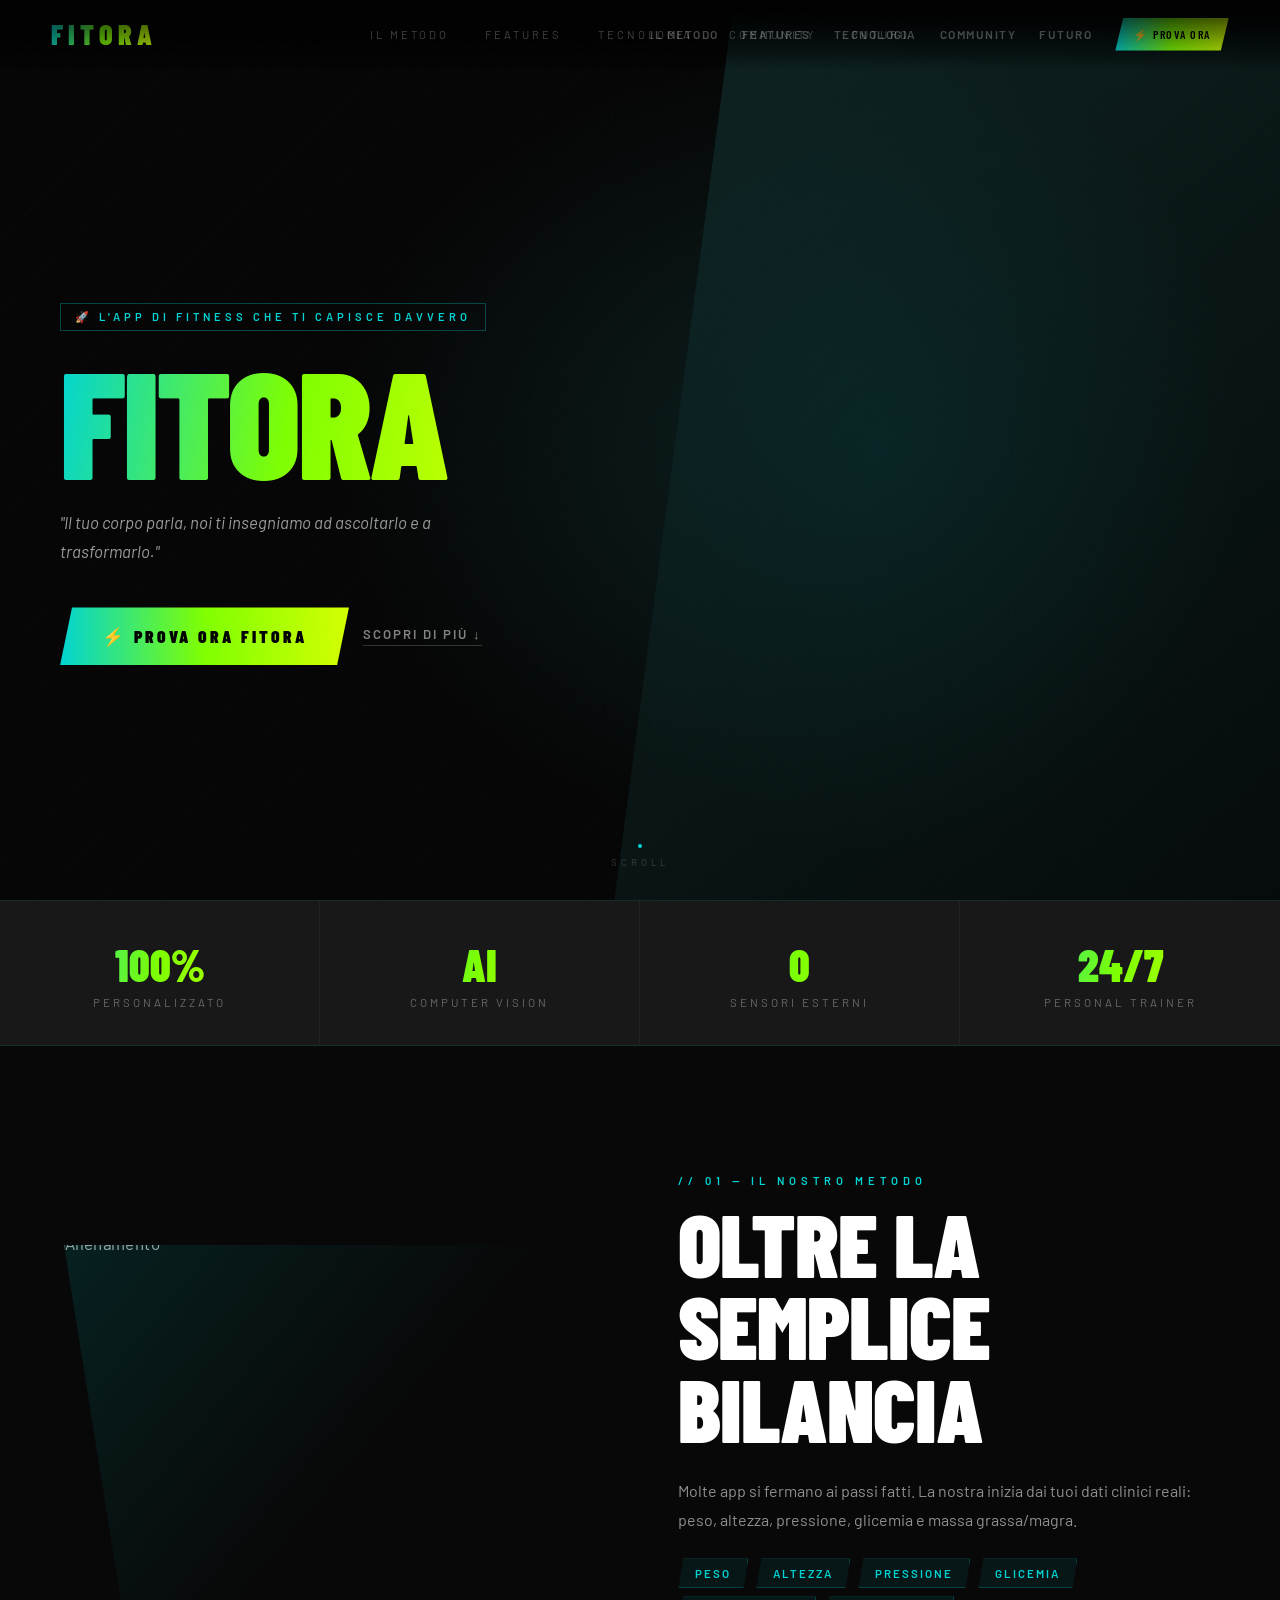
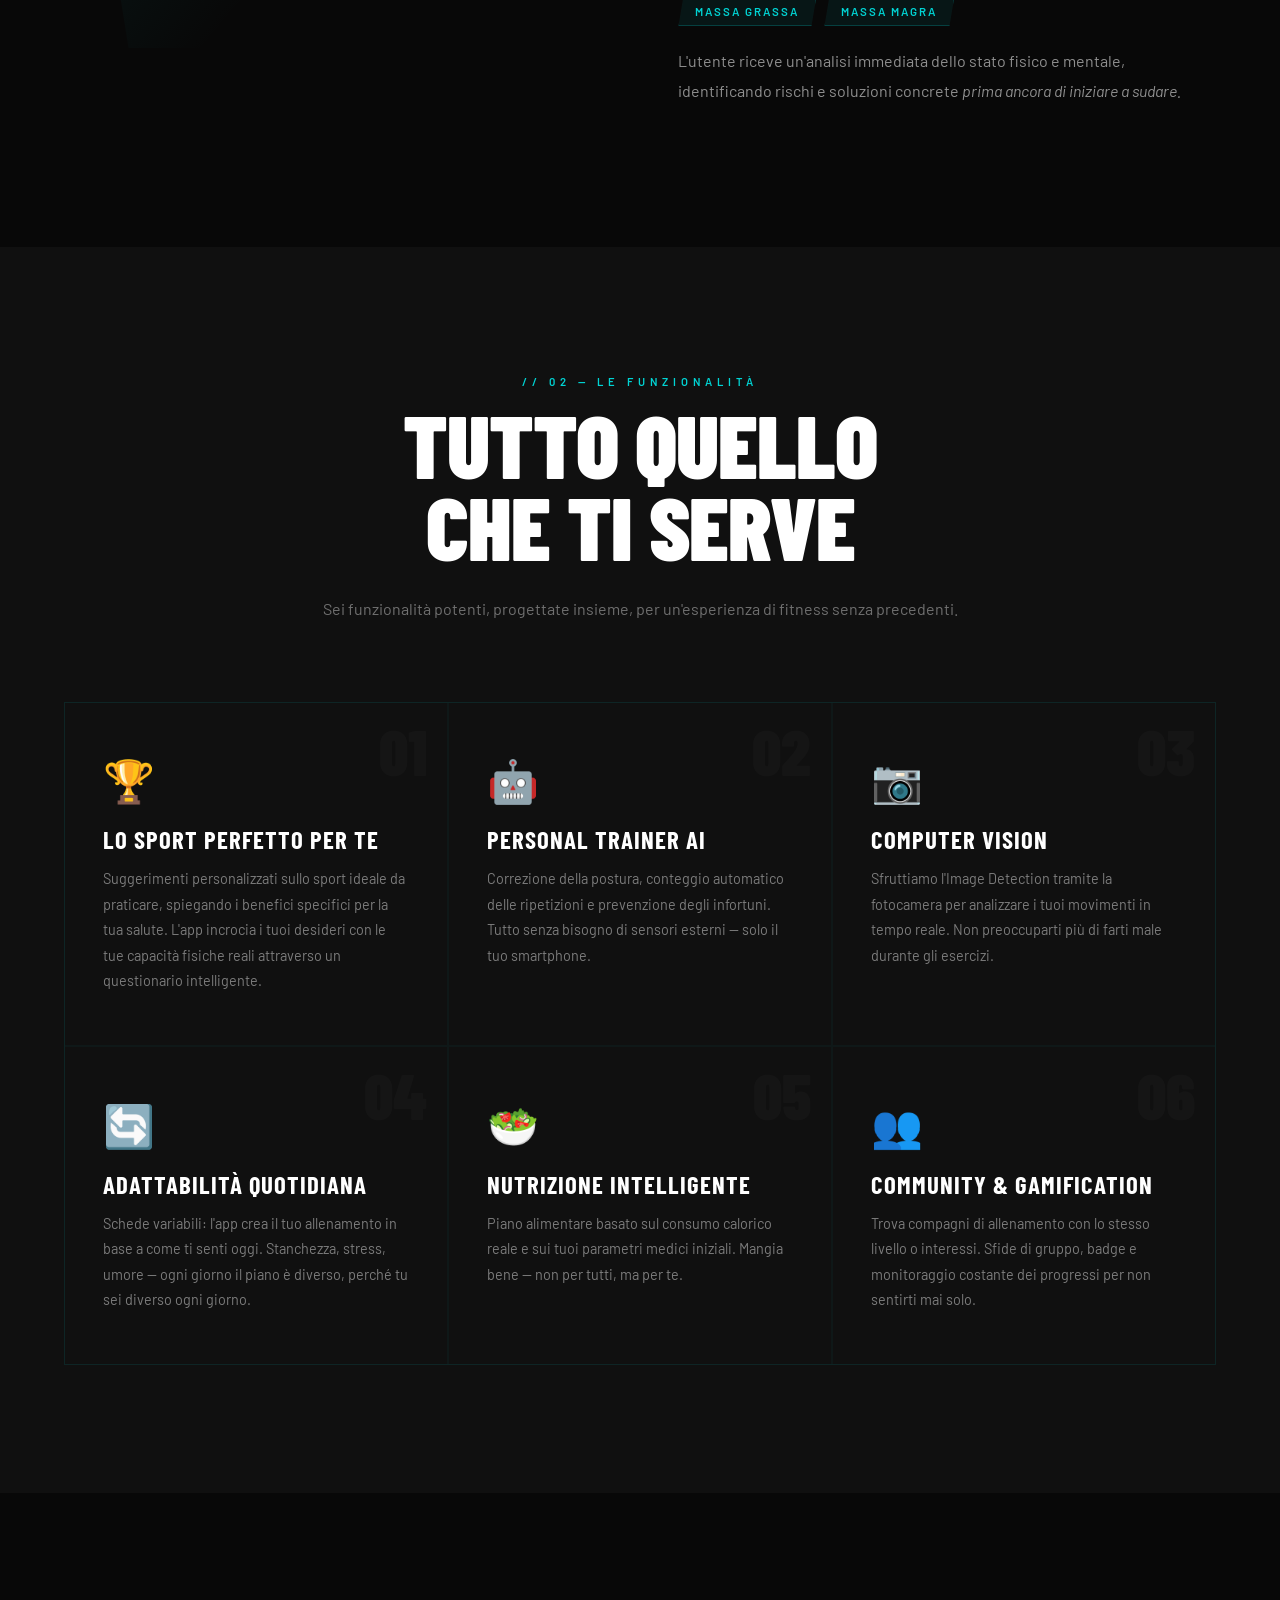
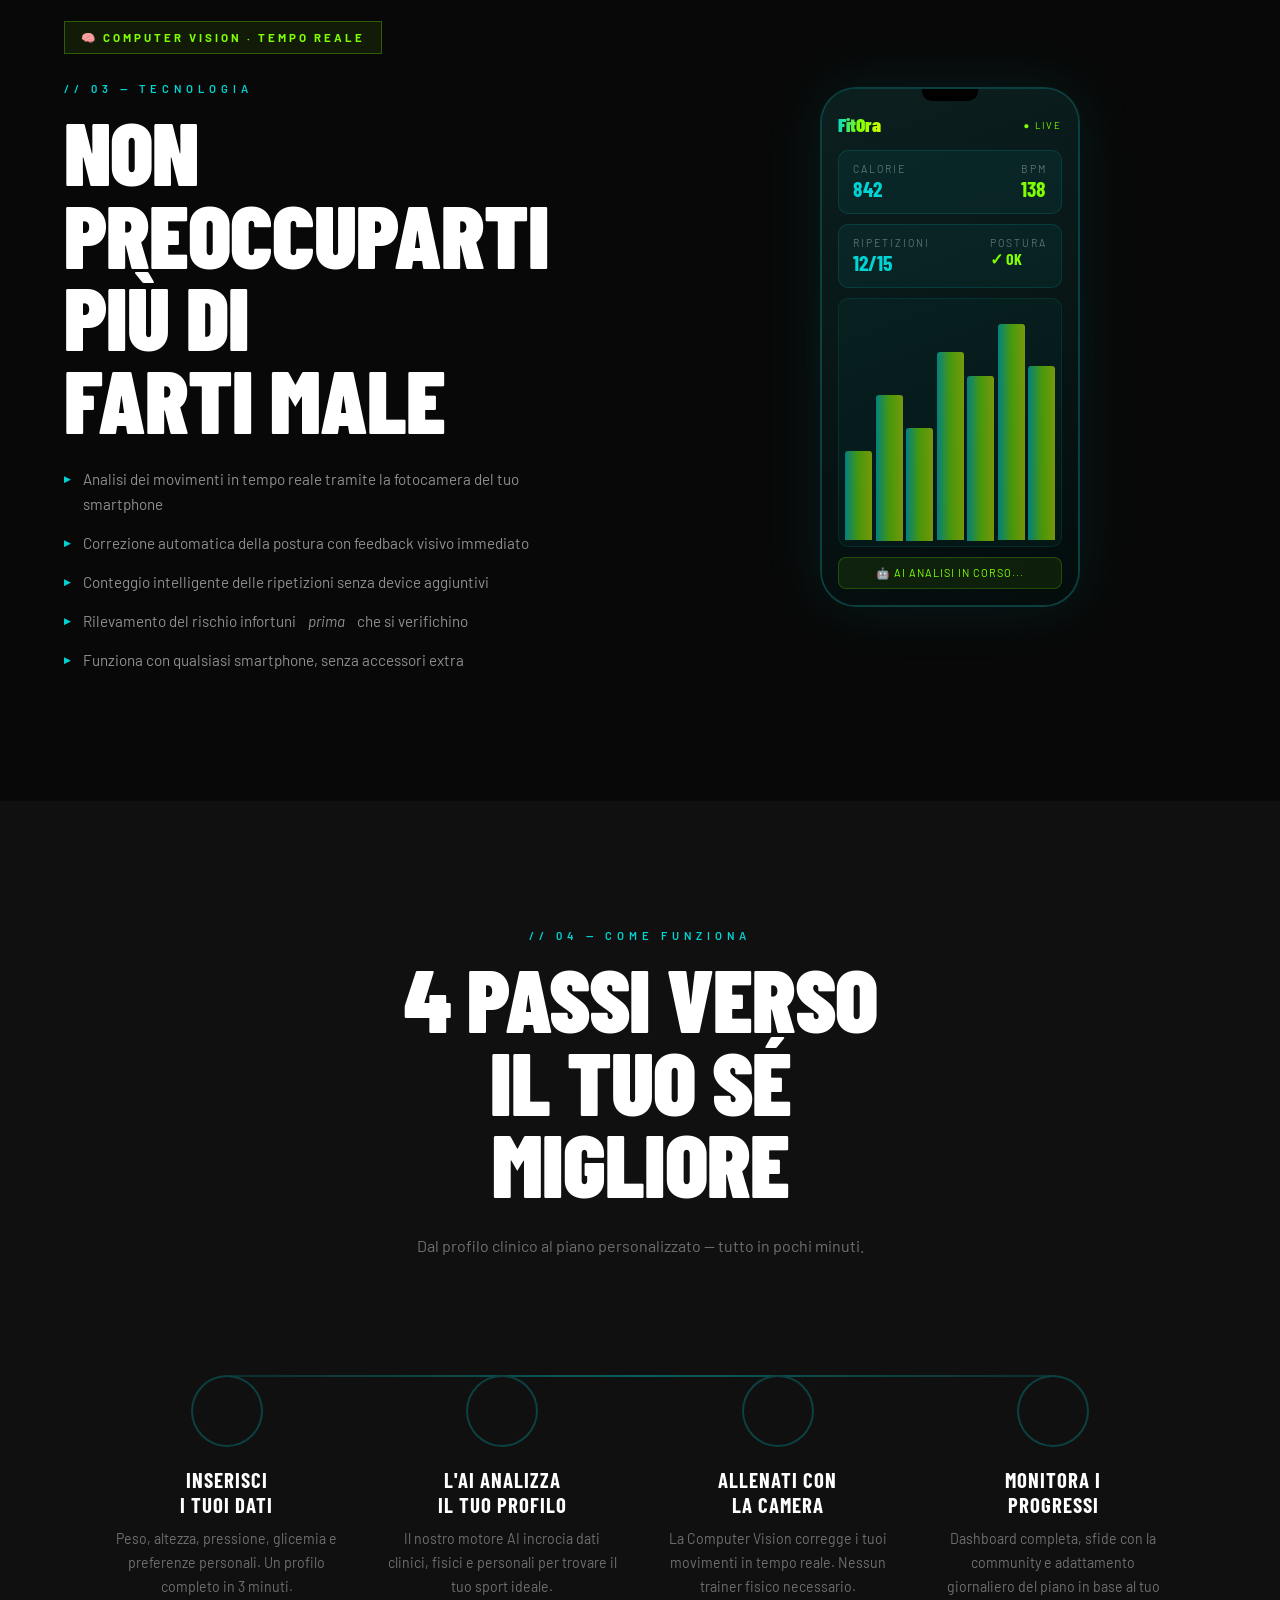
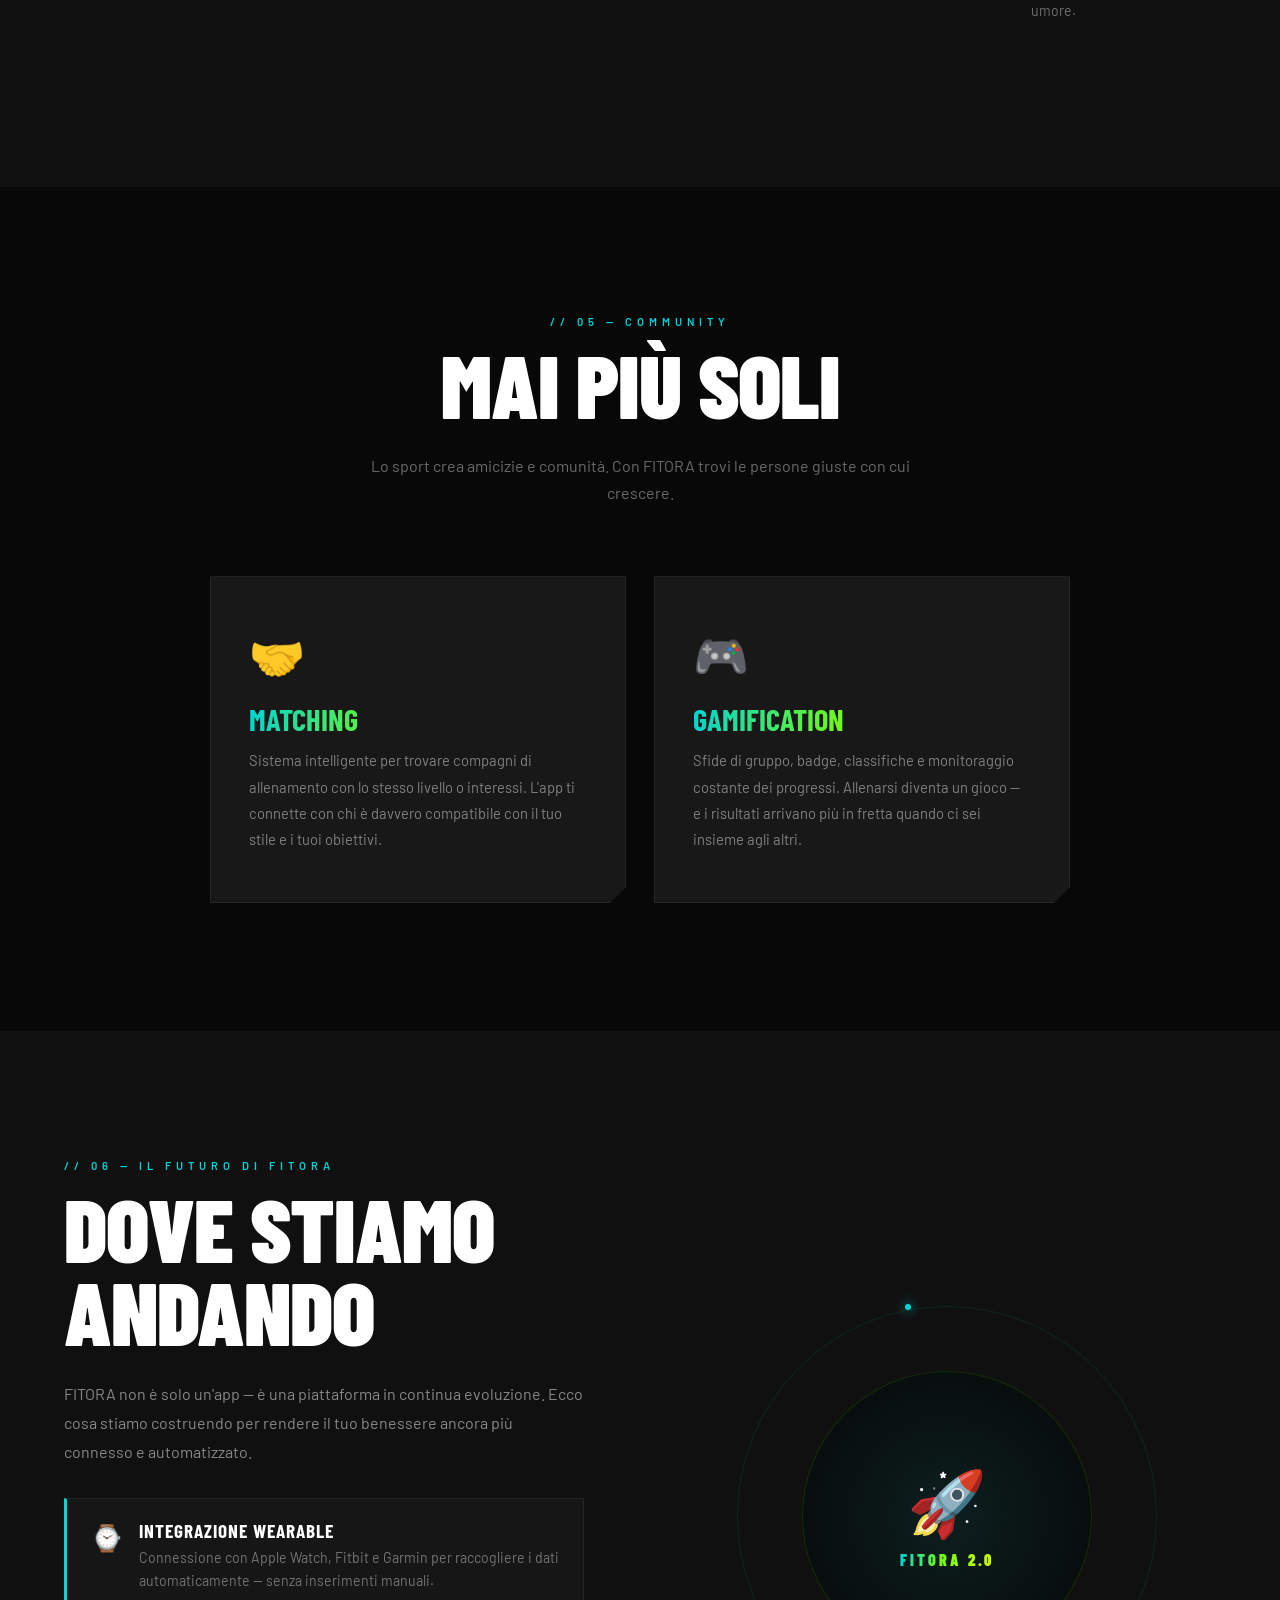
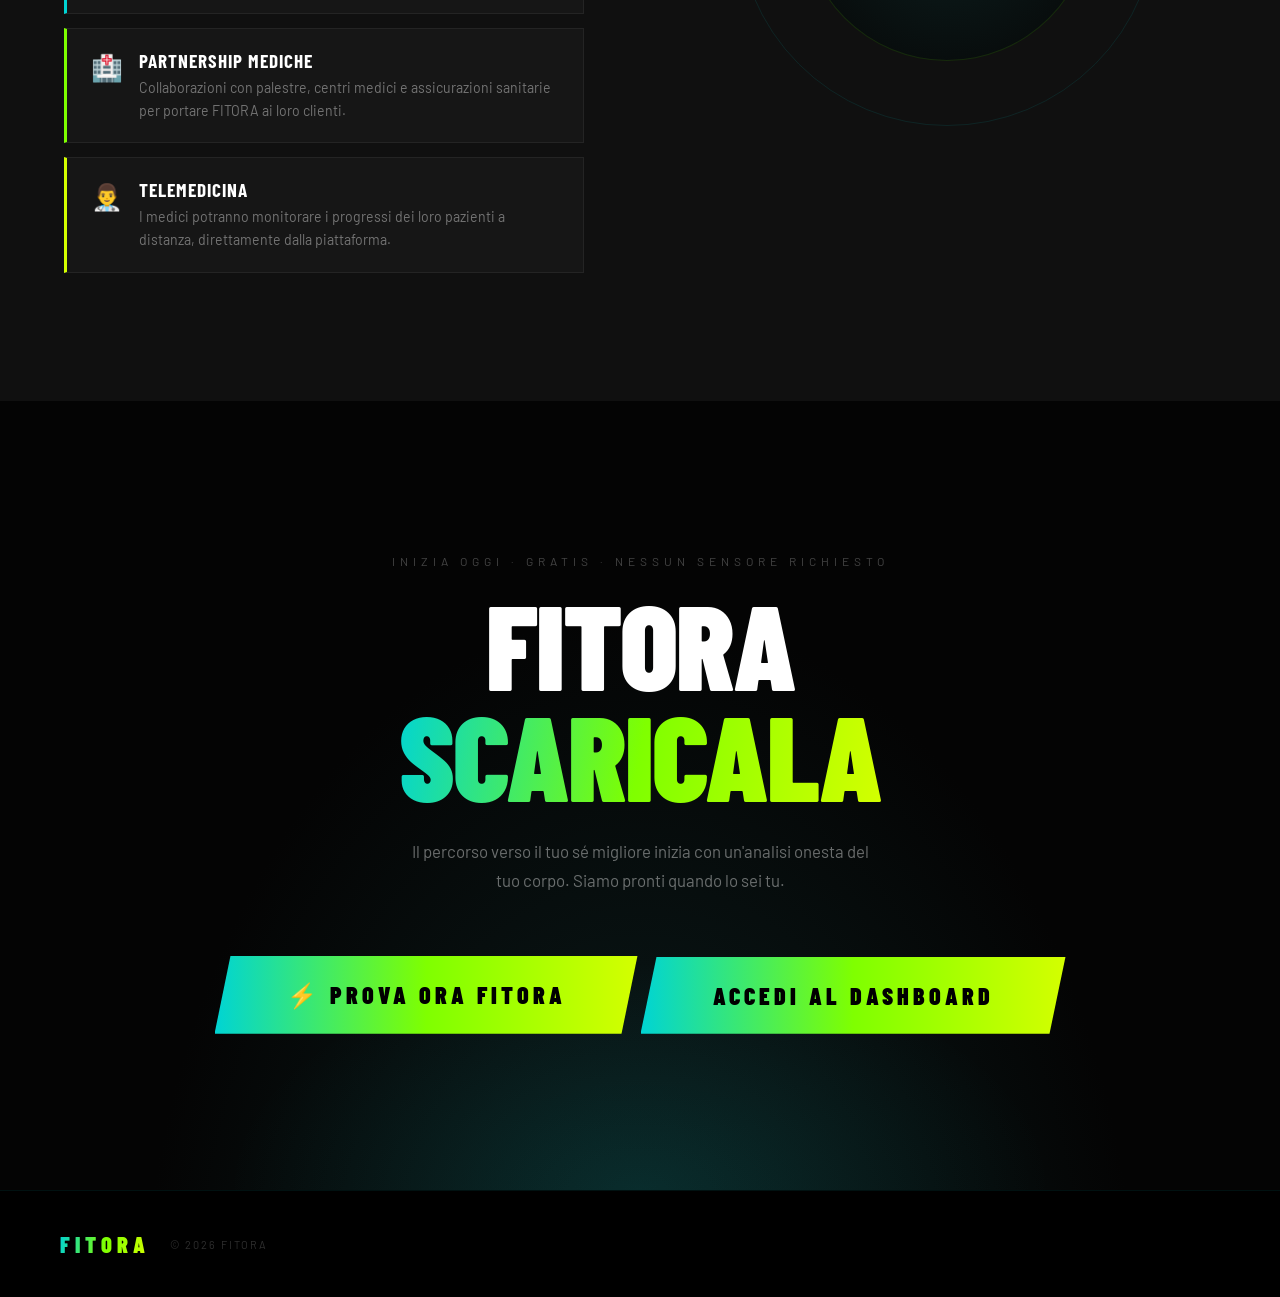
==== commit 22f7fcf0: "ok" ====
--- a/index.html
+++ b/index.html
@@ -321,8 +321,10 @@
     <p class="cta-sub">
       Il percorso verso il tuo sé migliore inizia con un'analisi onesta del tuo corpo. Siamo pronti quando lo sei tu.
     </p>
-    <a href="app.html" class="btn-cta-xl">⚡ Prova Ora FITORA</a>
-  </div>
+    <a href="https://alecode25.github.io/skeleton" class="btn-cta-xl">⚡ Prova Ora FITORA</a>
+  <a href="dashboard.html" class="btn-cta-xl">Accedi al Dashboard</a>
+  </div>
+ 
 </section>
 
 <!-- ====================== FOOTER ====================== -->
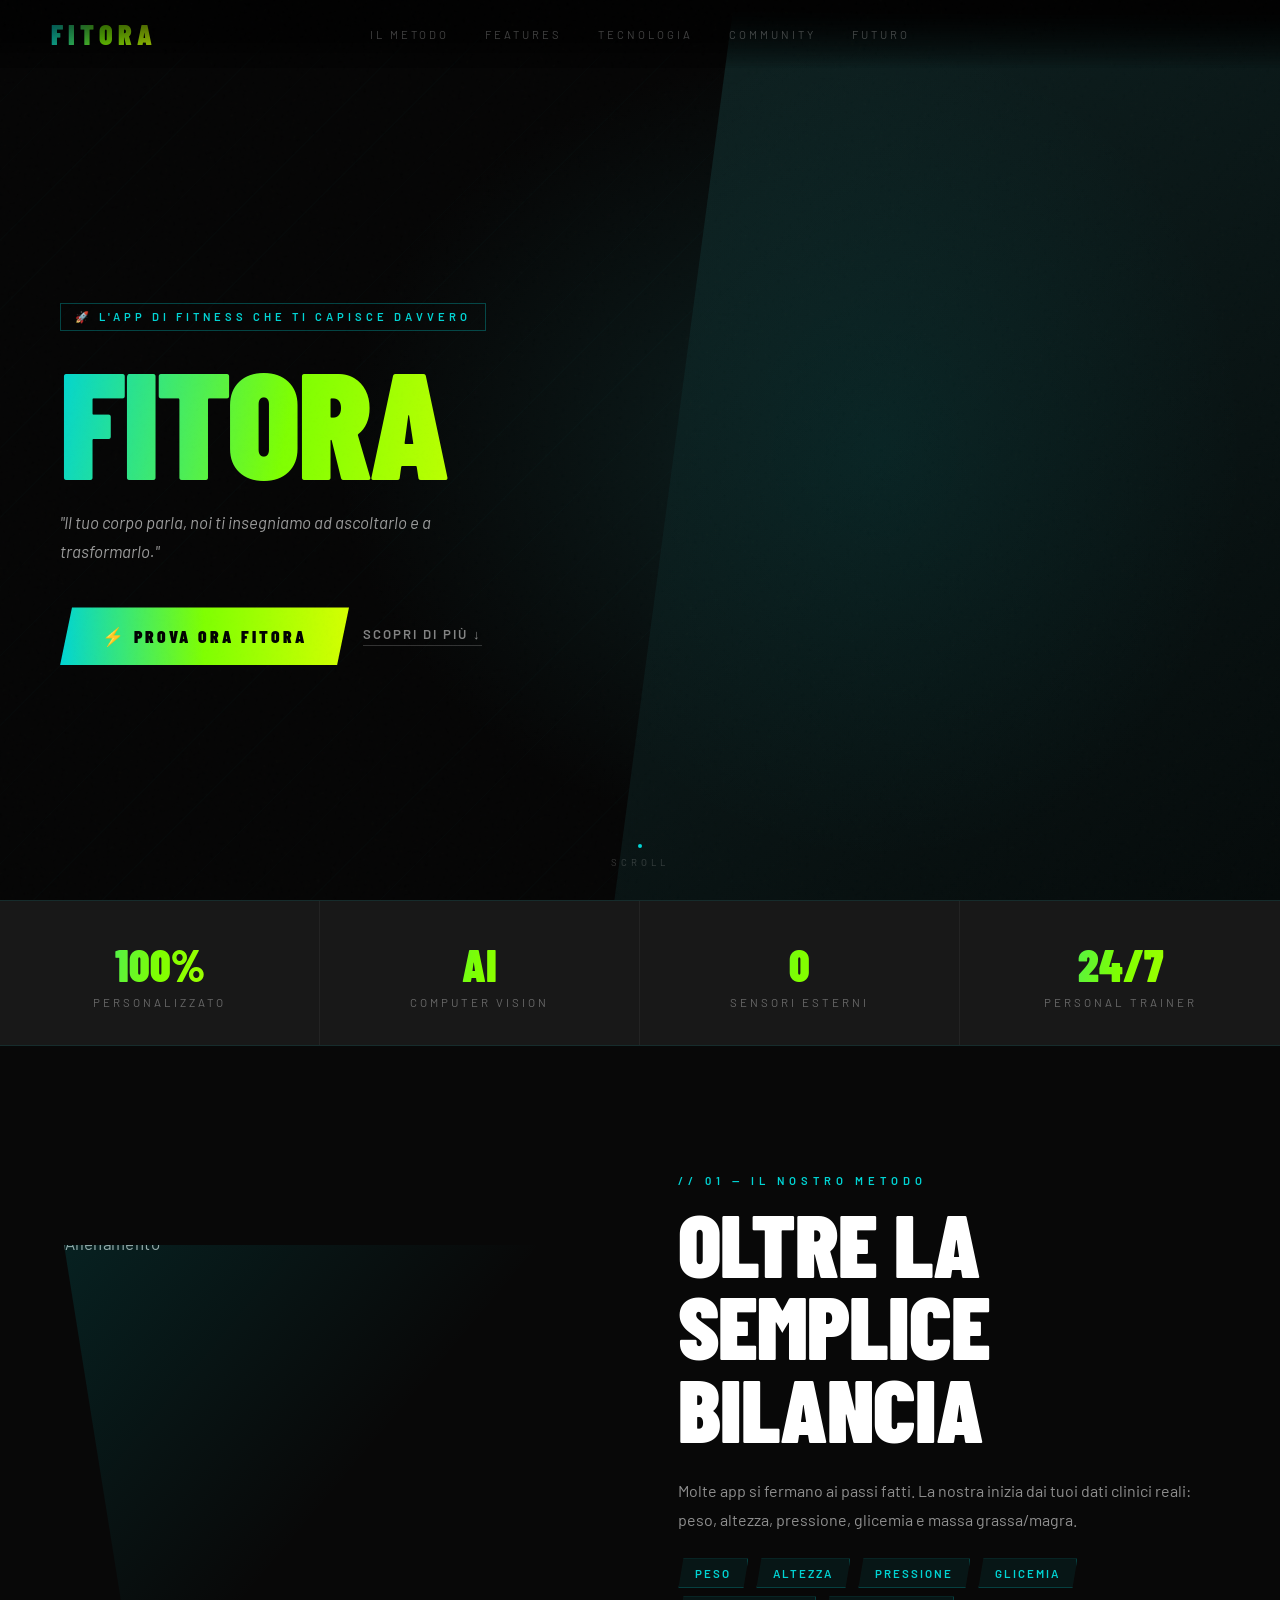
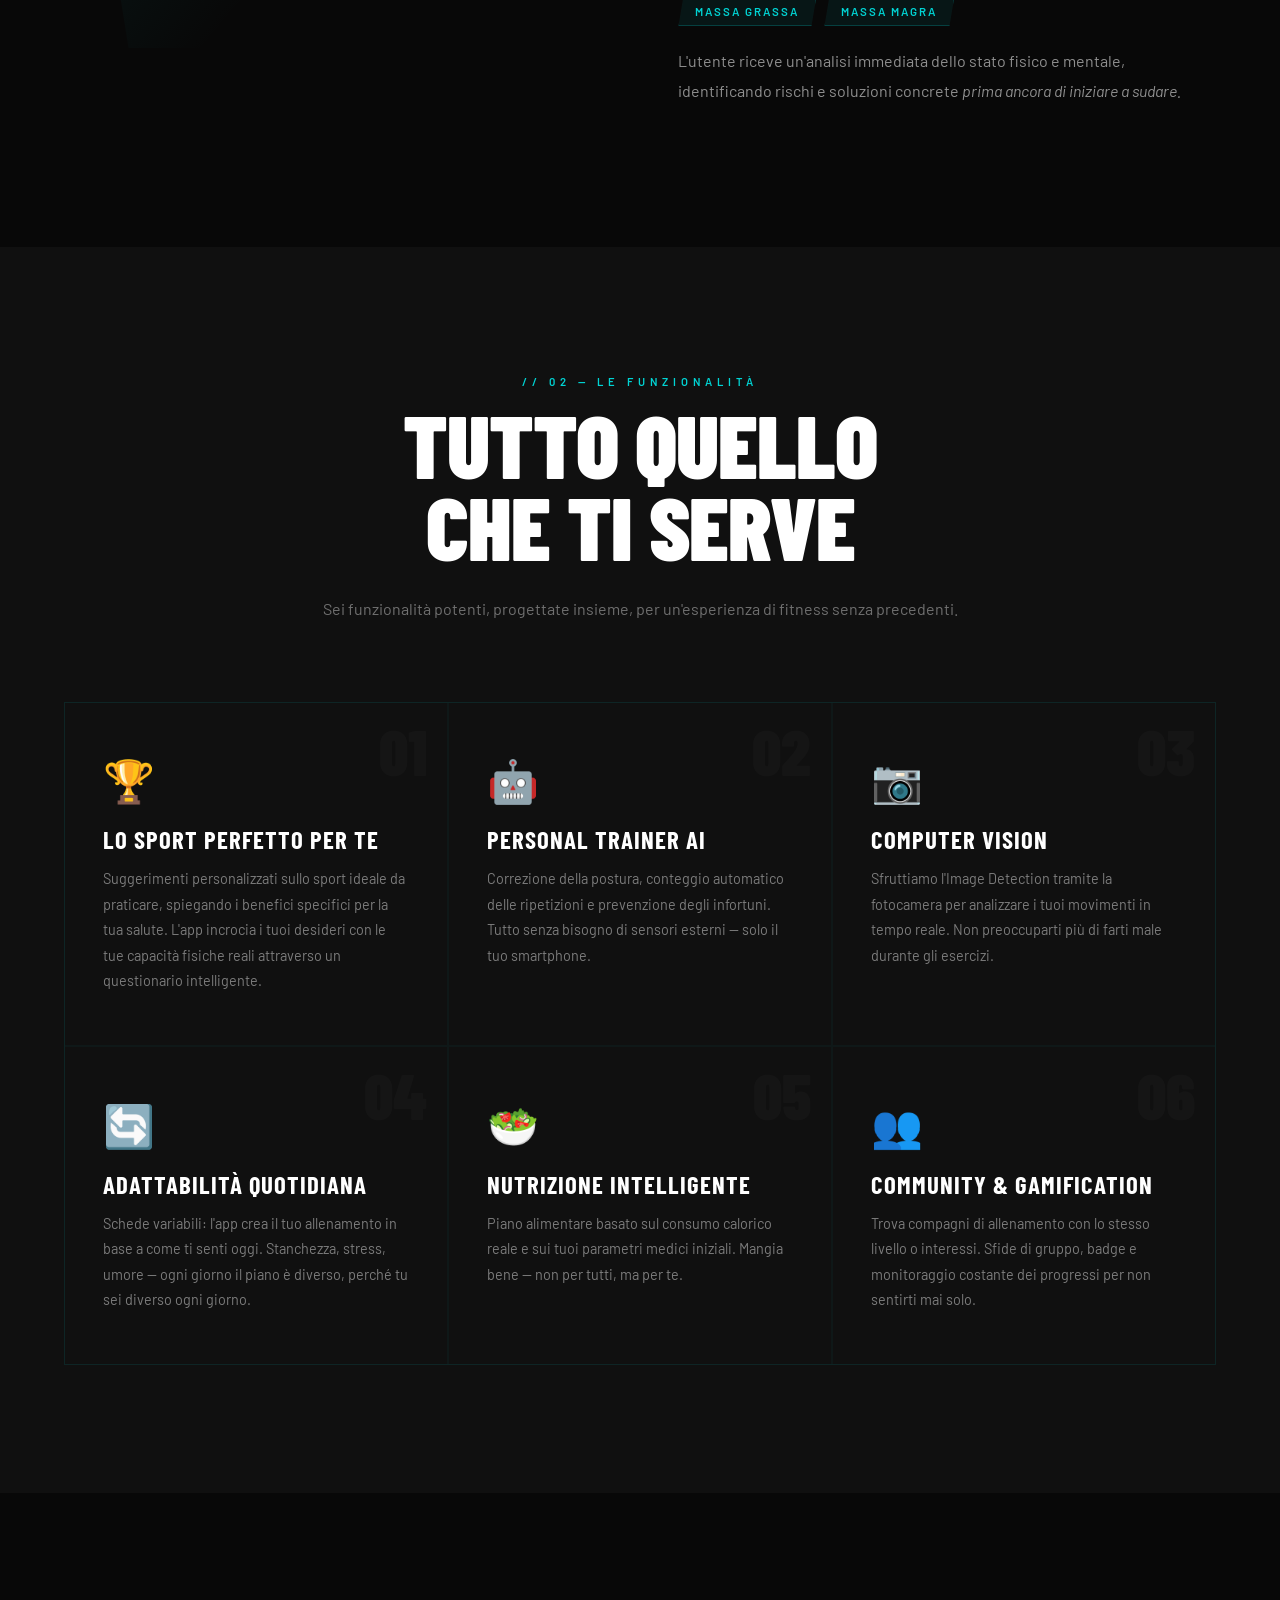
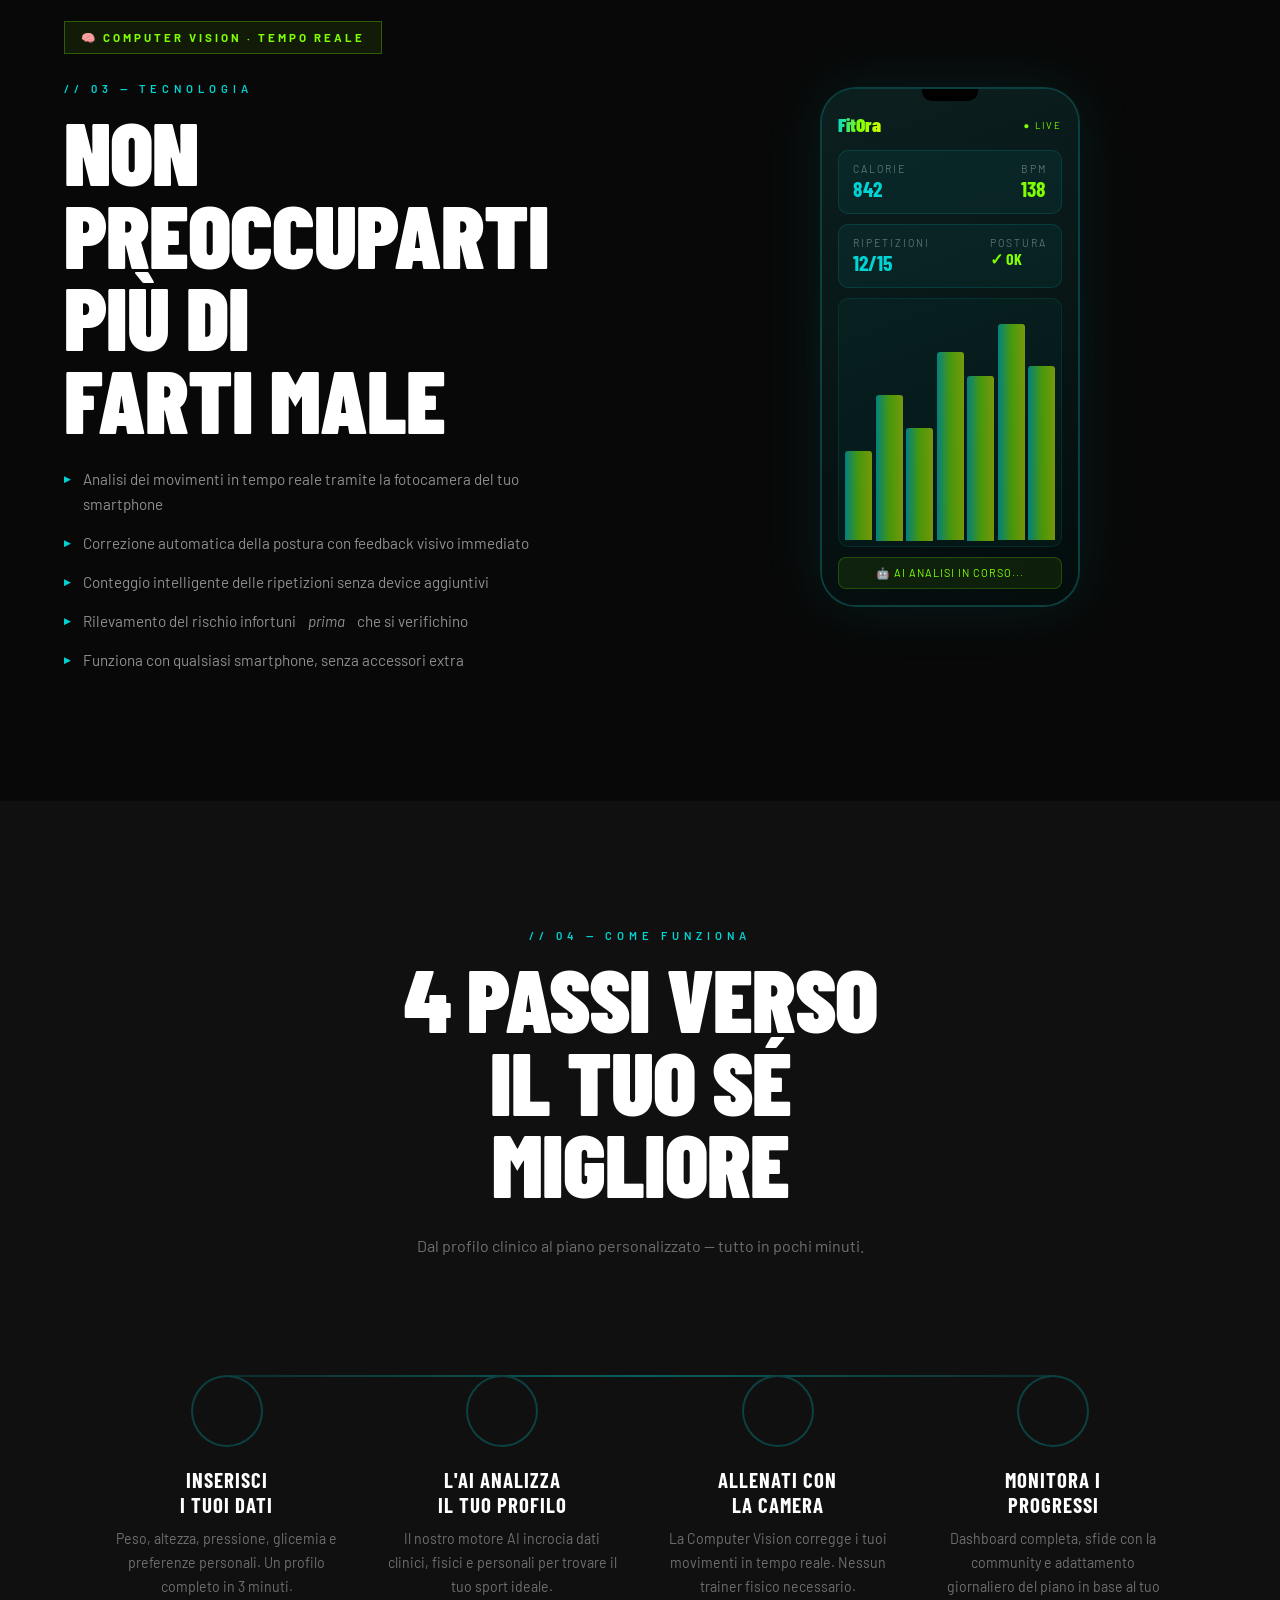
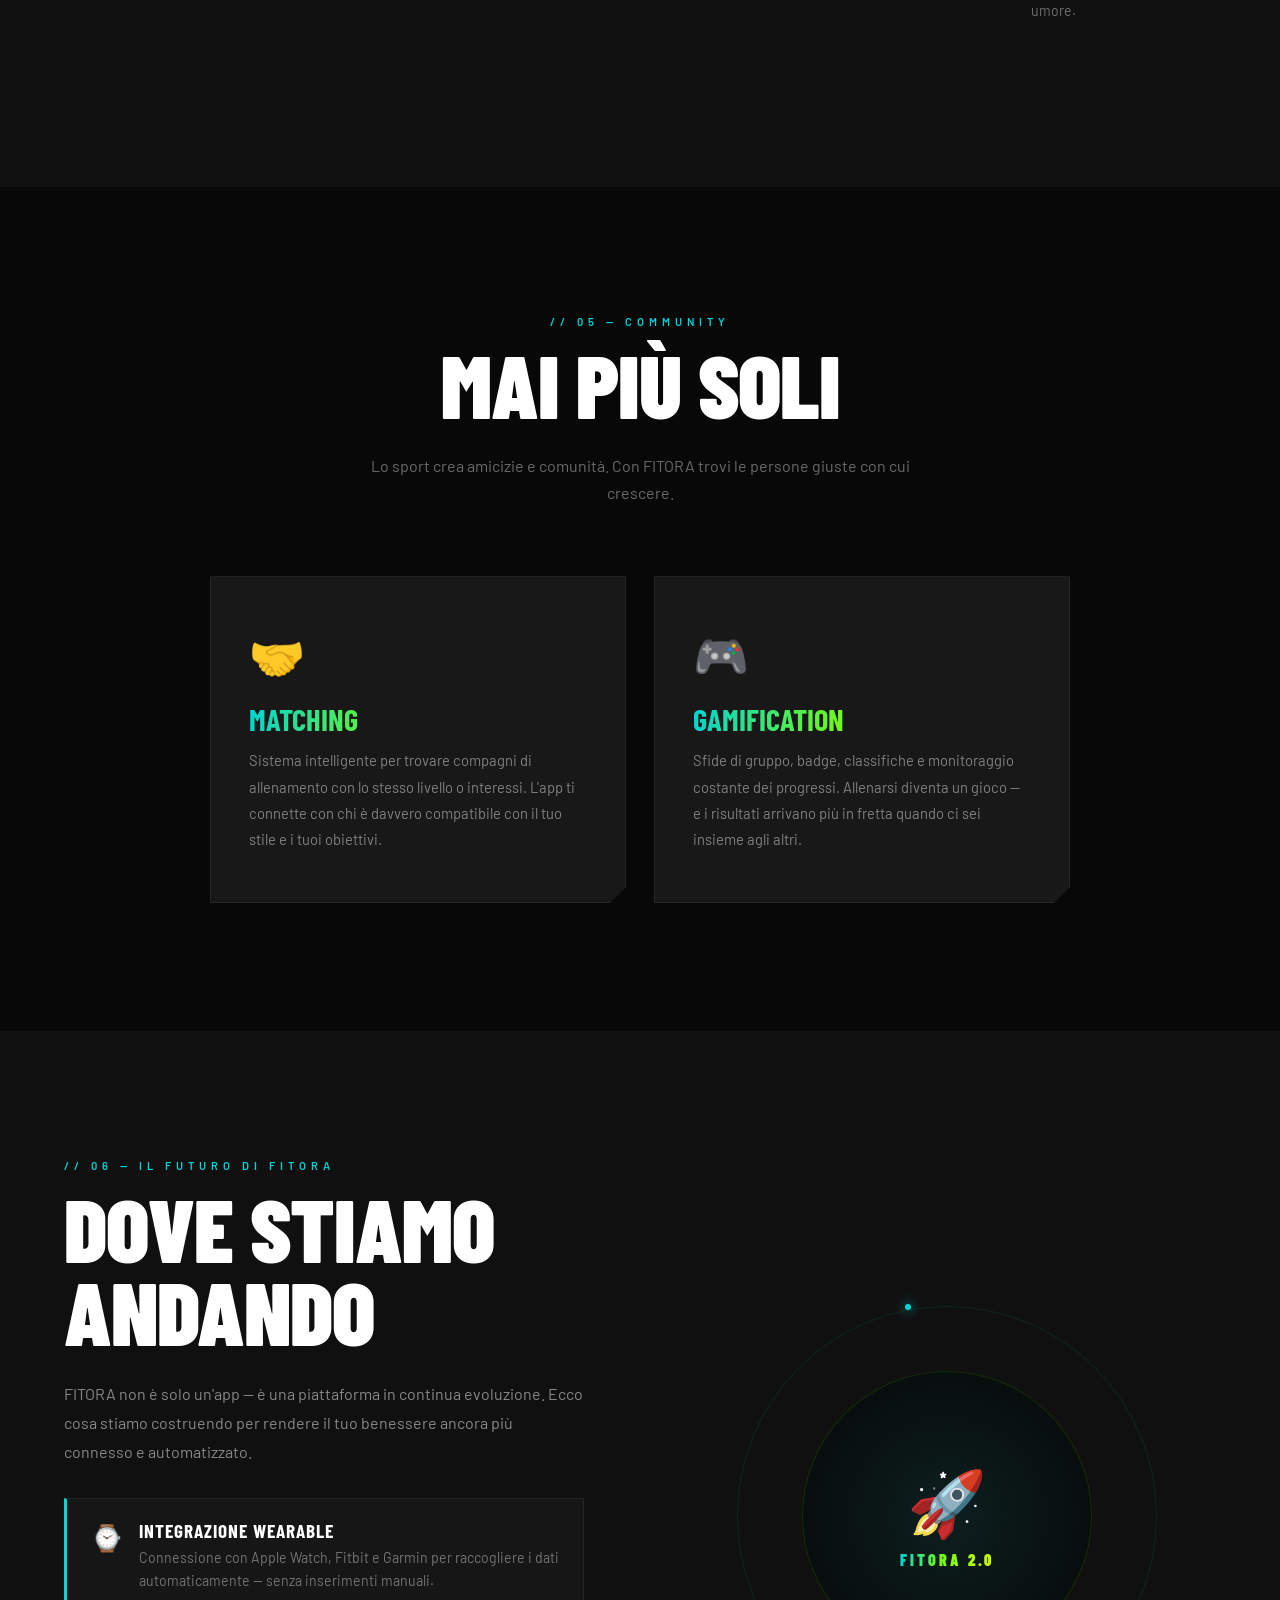
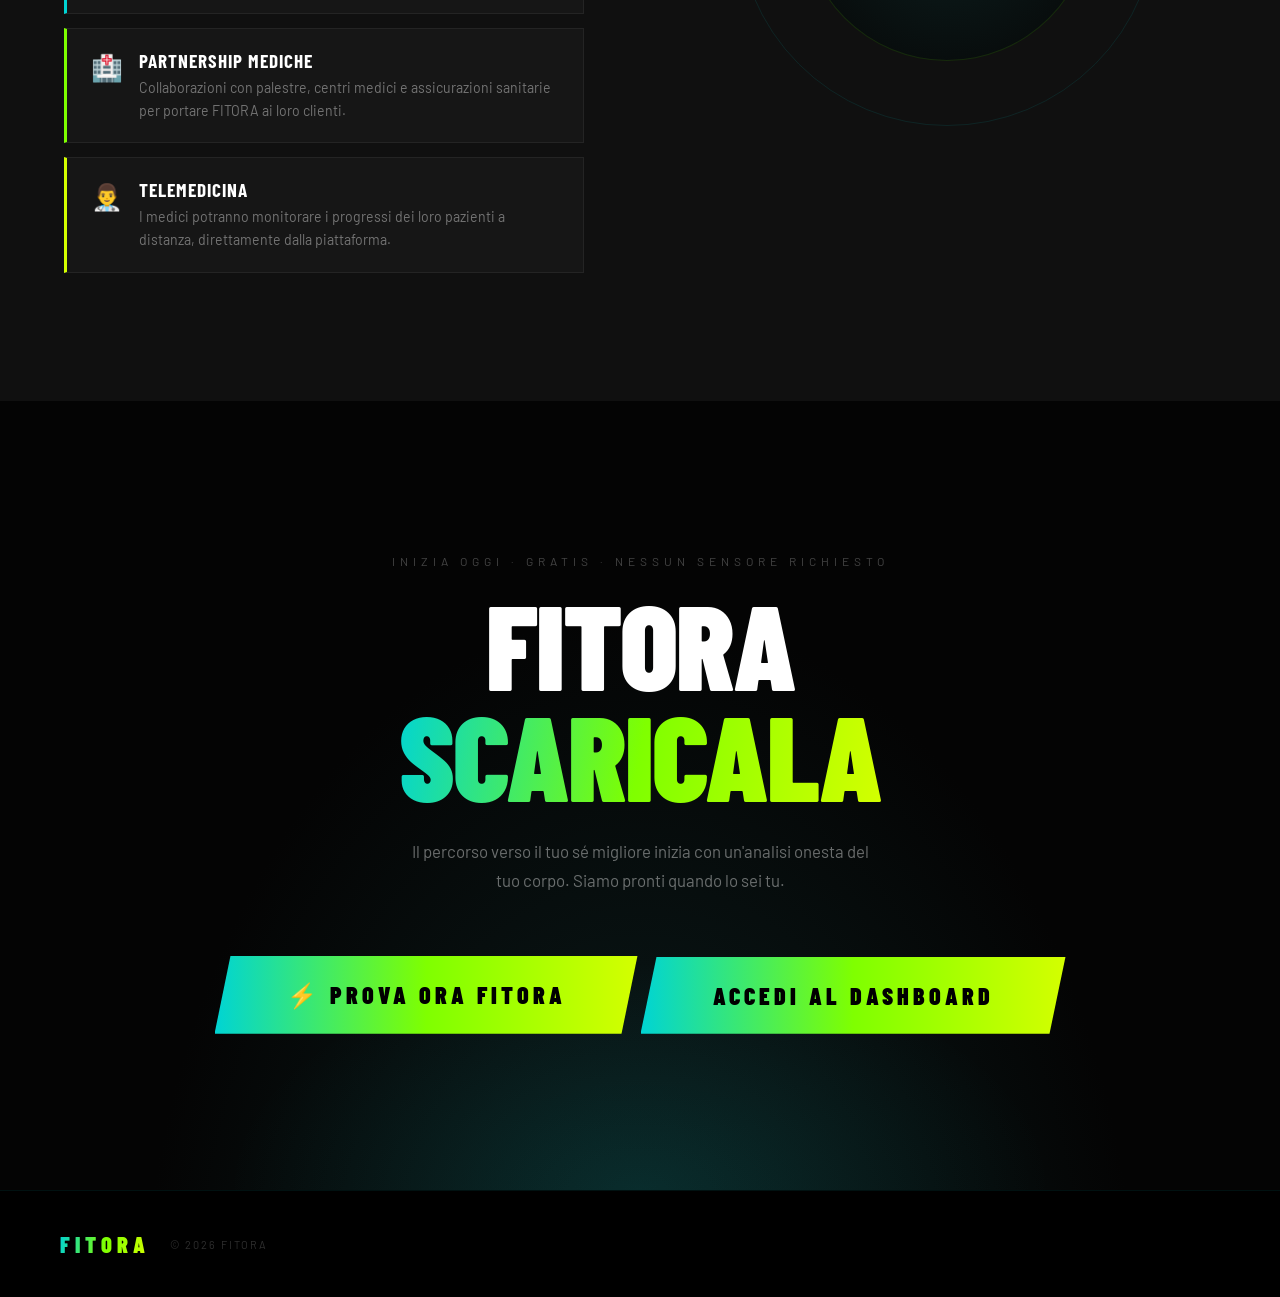
==== commit 227a78b4: "ii" ====
--- a/index.html
+++ b/index.html
@@ -13,14 +13,6 @@
 <nav id="mainNav">
   <a href="#hero" class="nav-logo grad-text">FITORA</a>
 
-  <div class="nav-links">
-    <a href="#beyond">Il Metodo</a>
-    <a href="#features">Features</a>
-    <a href="#vision">Tecnologia</a>
-    <a href="#community">Community</a>
-    <a href="#future">Futuro</a>
-    <a href="app.html" class="nav-cta">⚡ Prova Ora</a>
-  </div>
 
   <button class="hamburger" id="hamburger" aria-label="Menu">
     <span></span><span></span><span></span>
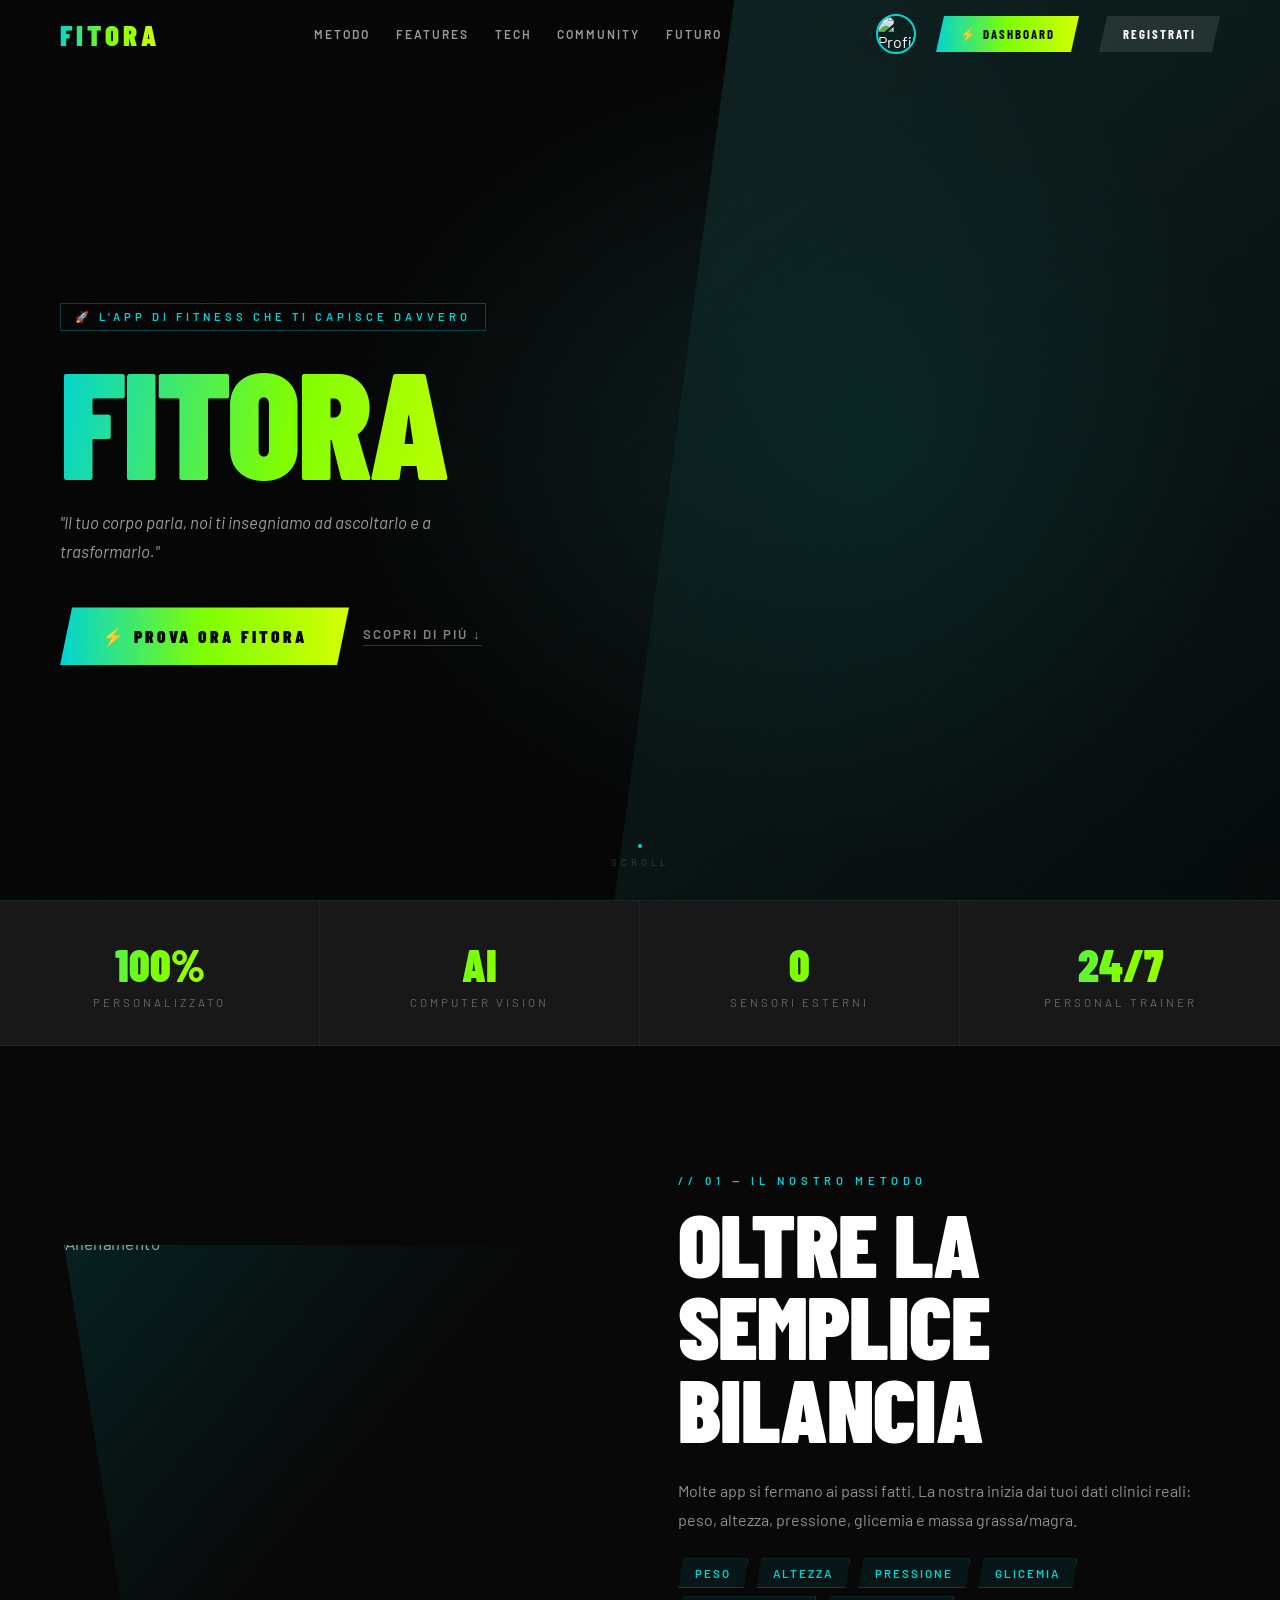
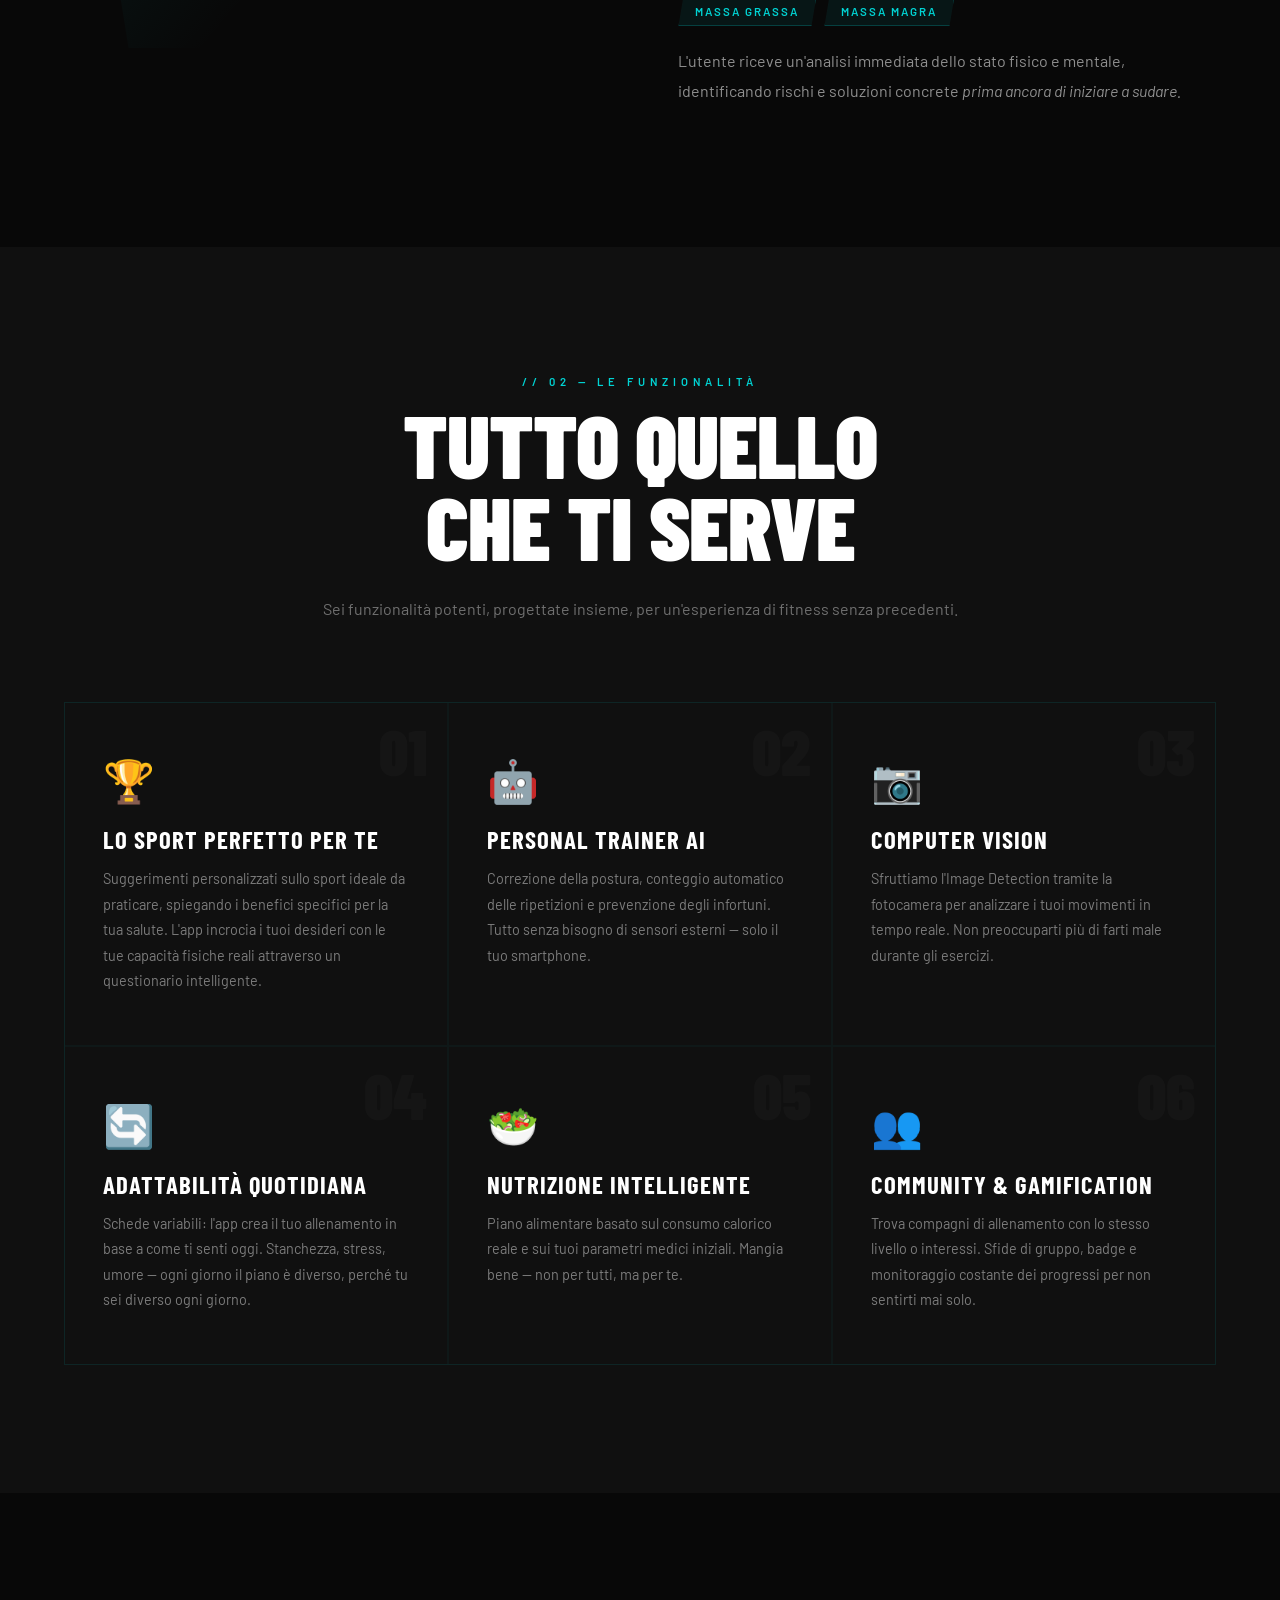
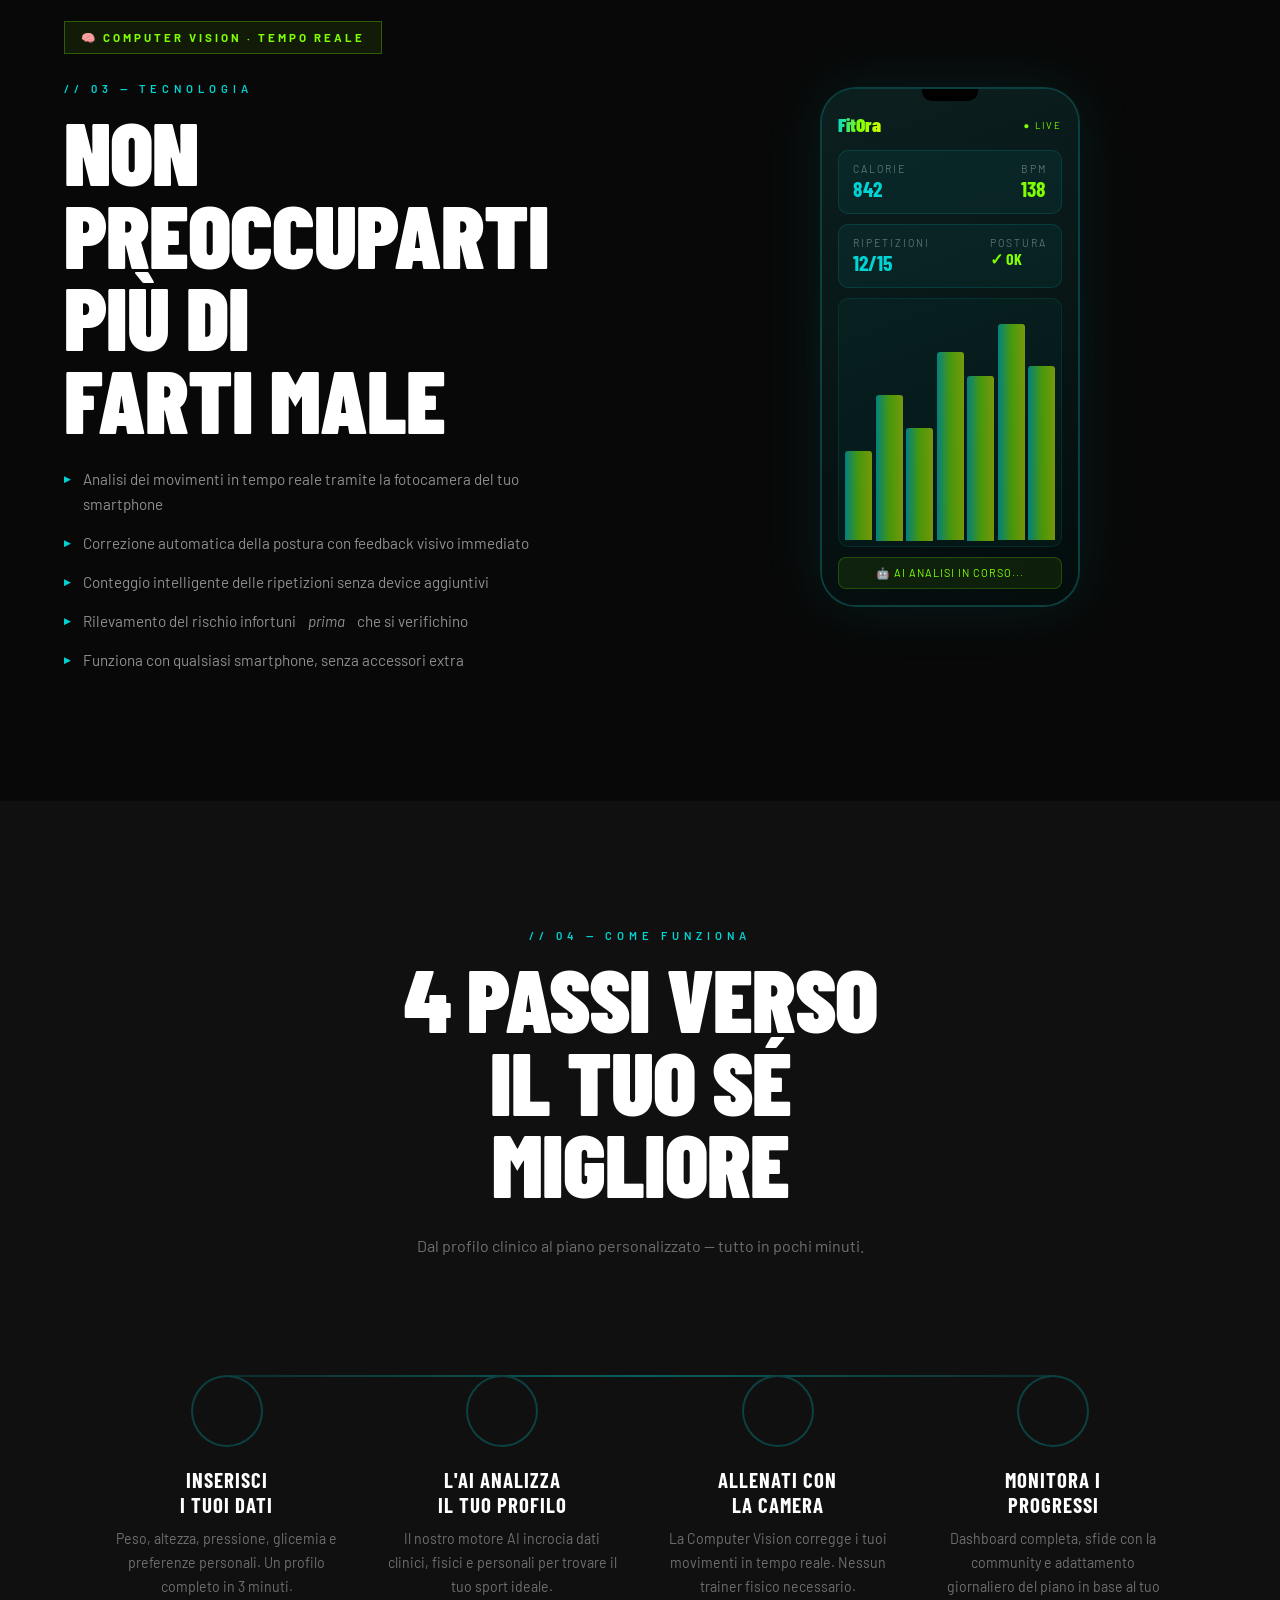
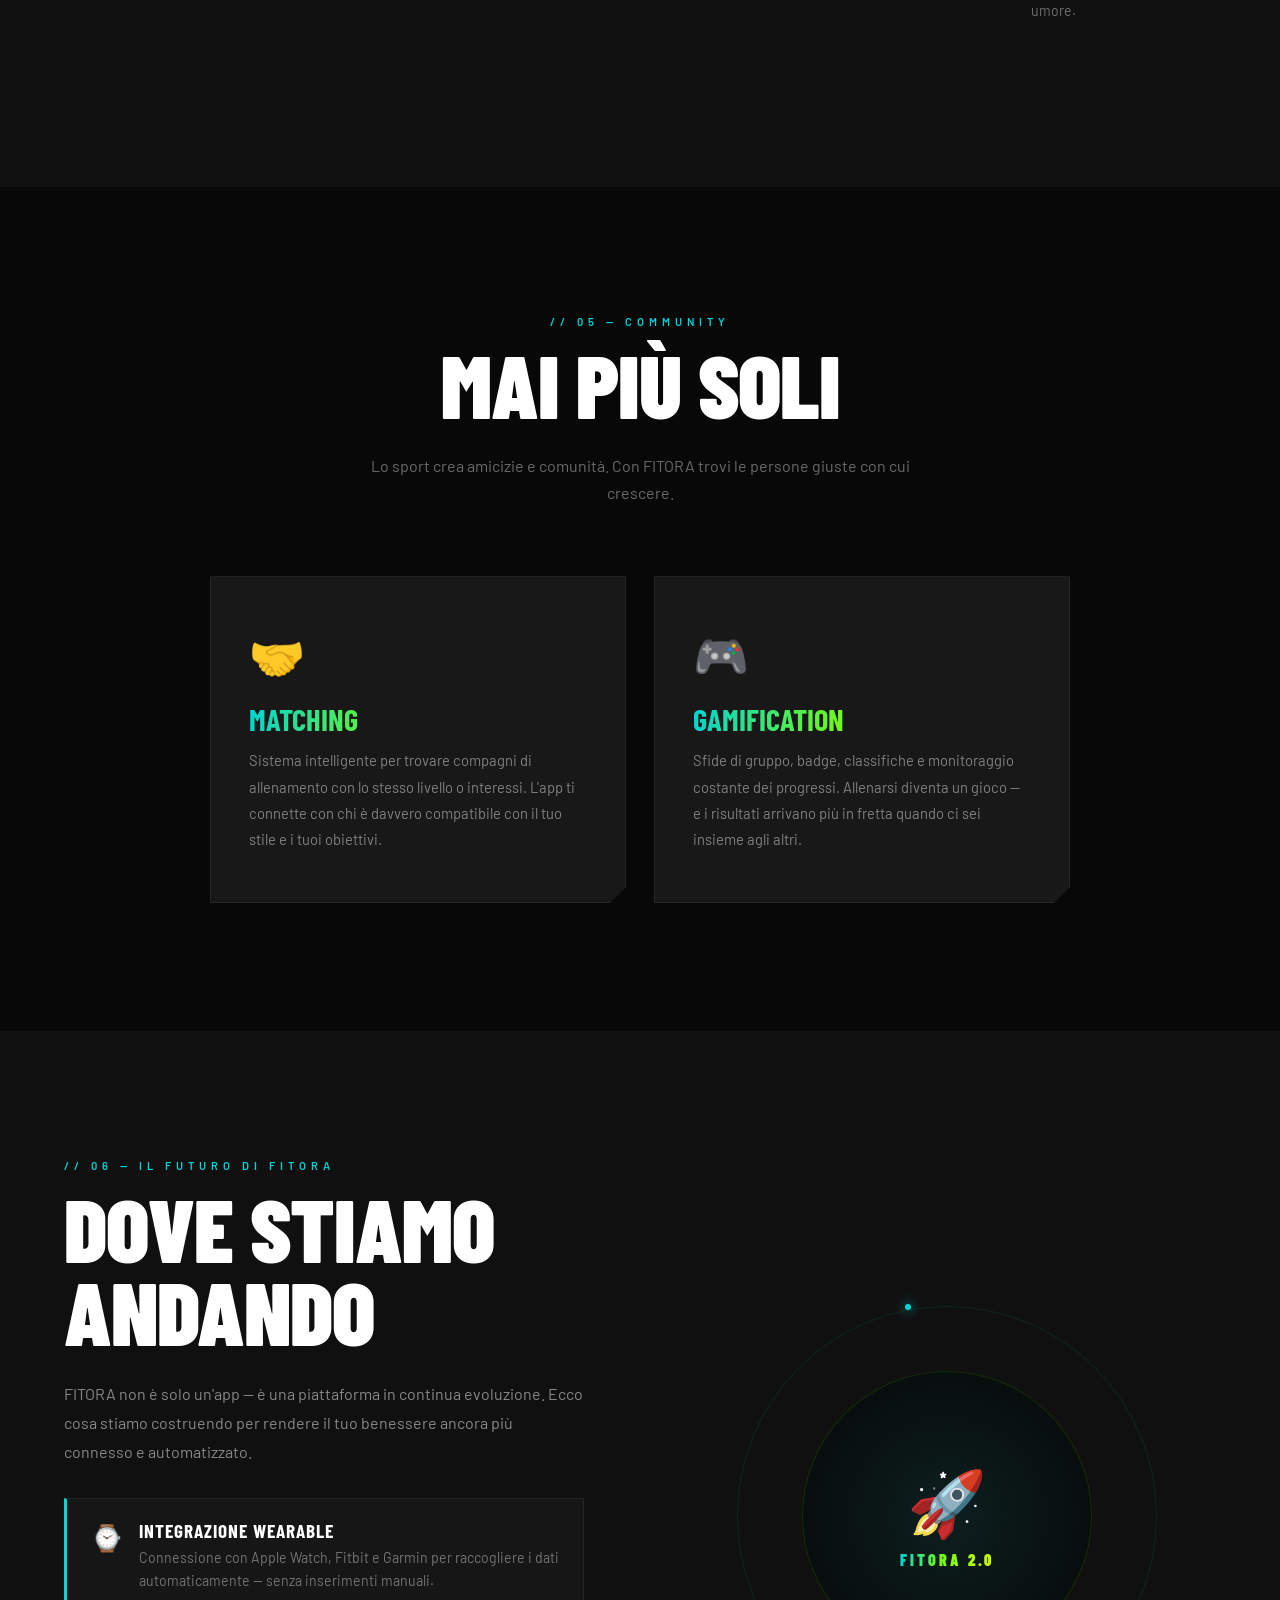
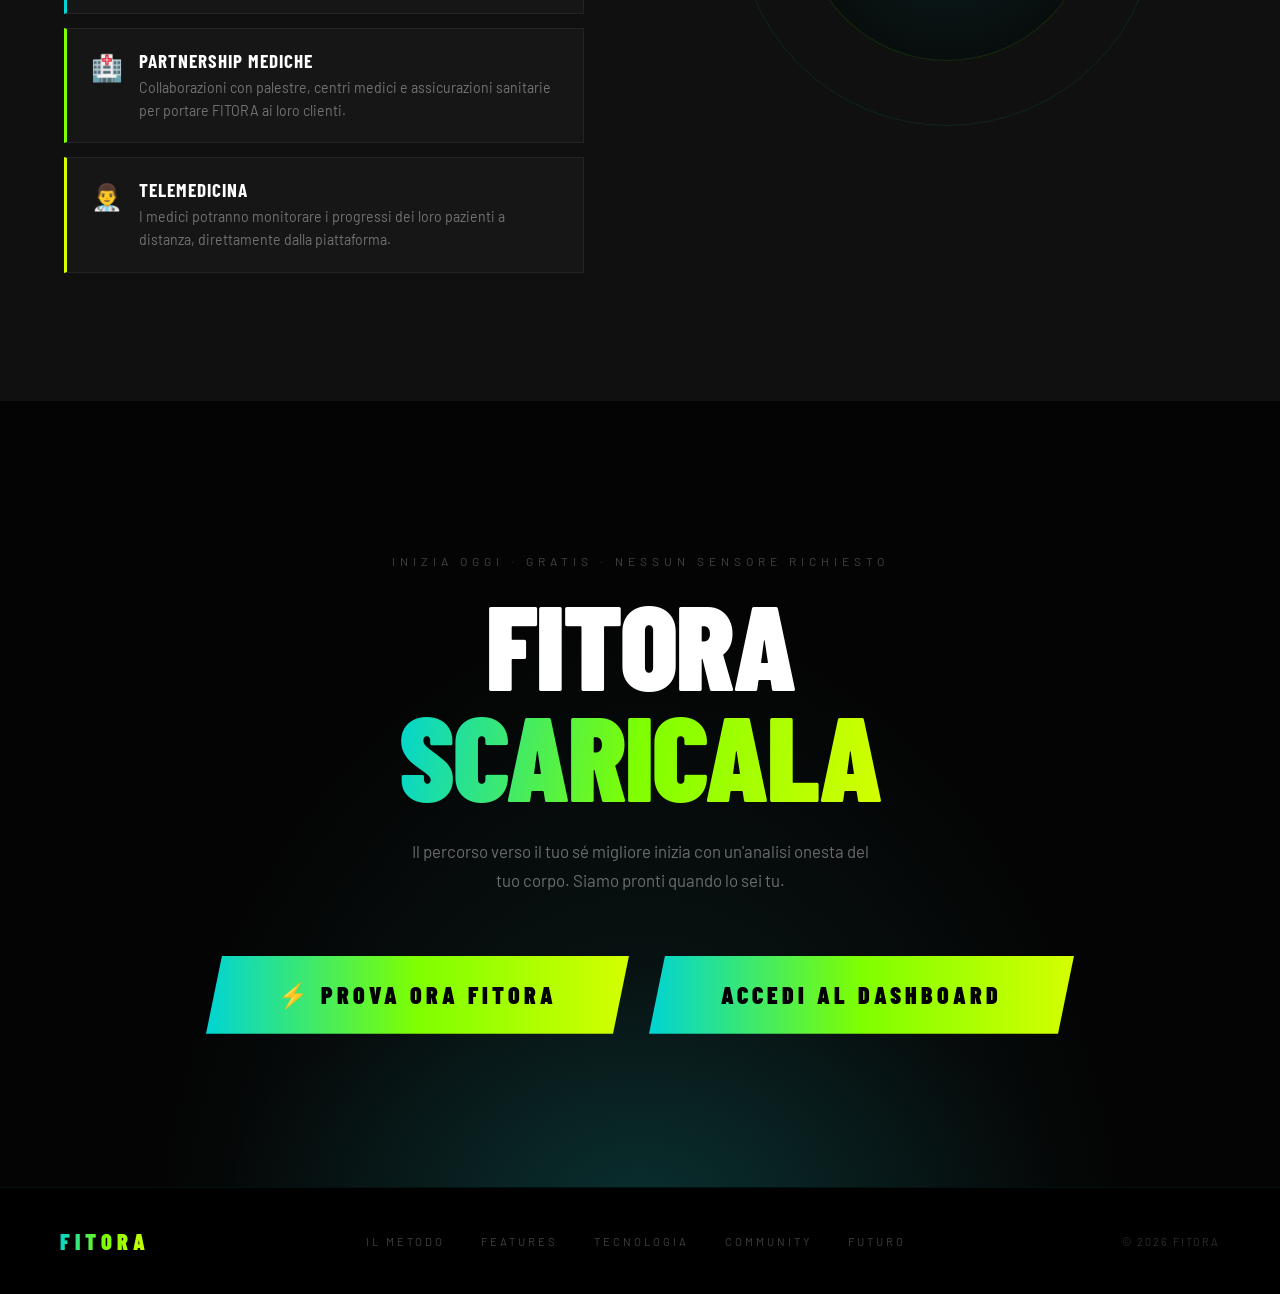
==== commit 8d622722: "bon" ====
--- a/index.html
+++ b/index.html
@@ -9,24 +9,65 @@
 </head>
 <body>
 
-<!-- ====================== NAV ====================== -->
-<nav id="mainNav">
-  <a href="#hero" class="nav-logo grad-text">FITORA</a>
-
-
-  <button class="hamburger" id="hamburger" aria-label="Menu">
-    <span></span><span></span><span></span>
-  </button>
-</nav>
-
-<!-- <div class="mobile-menu" id="mobileMenu">
-  <a href="#beyond" onclick="closeMenu()">Il Metodo</a>
-  <a href="#features" onclick="closeMenu()">Features</a>
-  <a href="#vision" onclick="closeMenu()">Tecnologia</a>
-  <a href="#community" onclick="closeMenu()">Community</a>
-  <a href="#future" onclick="closeMenu()">Futuro</a>
-  <a href="app.html" class="mob-cta" onclick="closeMenu()">⚡ Prova Ora FITORA</a>
-</div> -->
+<!-- ====================== NEW NAV ====================== -->
+<header class="main-header" id="mainHeader">
+  <div class="nav-container">
+    <a href="#hero" class="nav-logo grad-text">FITORA</a>
+    
+    <nav class="nav-menu">
+      <a href="#beyond">Metodo</a>
+      <a href="#features">Features</a>
+      <a href="#vision">Tech</a>
+      <a href="#community">Community</a>
+      <a href="#future">Futuro</a>
+    </nav>
+
+    <div class="nav-actions">
+      <div class="nav-profile-btn" id="profileTrigger">
+        <img src="https://ui-avatars.com/api/?name=User&background=00d4d4&color=000" alt="Profilo" id="navAvatar">
+      </div>
+      <a href="dashboard.html" class="nav-cta-btn">⚡ Dashboard</a>
+      <a href="register.html" class="nav-cta-btn" style="background: rgba(255,255,255,0.1); color: #fff !important;">Registrati</a>
+    </div>
+
+    <button class="nav-toggle" id="navToggle" aria-label="Toggle Navigation">
+      <span></span><span></span><span></span>
+    </button>
+  </div>
+</header>
+
+<div class="mobile-overlay" id="mobileOverlay">
+  <nav class="mobile-links">
+    <div class="mobile-profile-section" id="mobileProfileTrigger">
+      <img src="https://ui-avatars.com/api/?name=User&background=00d4d4&color=000" alt="Avatar">
+      <span class="grad-text">Il Tuo Profilo</span>
+      <p>Visualizza e modifica dati</p>
+    </div>
+    <a href="#beyond">Metodo</a>
+    <a href="#features">Features</a>
+    <a href="#vision">Tech</a>
+    <a href="#community">Community</a>
+    <a href="dashboard.html" class="grad-text">Dashboard ⚡</a>
+  </nav>
+</div>
+
+<!-- ====================== PROFILE MODAL ====================== -->
+<div class="profile-modal" id="profileModal">
+  <div class="profile-content">
+    <button class="close-modal" id="closeProfile">×</button>
+    <h2 class="grad-text">Il Tuo Profilo</h2>
+    <div class="profile-avatar-edit">
+      <img src="https://ui-avatars.com/api/?name=User&background=00d4d4&color=000" alt="Avatar">
+      <button class="edit-avatar-btn">Cambia Foto</button>
+    </div>
+    <div class="profile-data-grid">
+      <div class="data-item"><label>Peso (kg)</label><input type="number" value="75" id="userWeight"></div>
+      <div class="data-item"><label>Altezza (cm)</label><input type="number" value="180"></div>
+      <div class="data-item"><label>Età</label><input type="number" value="28"></div>
+    </div>
+    <button class="nav-cta-btn" style="width: 100%; margin-top: 20px;" onclick="alert('Dati salvati!')">Salva Modifiche</button>
+  </div>
+</div>
 
 <!-- ====================== HERO ====================== -->
 <section id="hero">
@@ -40,7 +81,7 @@
       "Il tuo corpo parla, noi ti insegniamo ad ascoltarlo e a trasformarlo."
     </p>
     <div class="hero-btns">
-      <a href="app.html" class="btn-cta">⚡ Prova Ora FITORA</a>
+      <a href="dashboard.html" class="btn-cta">⚡ Prova Ora FITORA</a>
       <a href="#beyond" class="btn-ghost">Scopri di più ↓</a>
     </div>
   </div>
@@ -313,8 +354,10 @@
     <p class="cta-sub">
       Il percorso verso il tuo sé migliore inizia con un'analisi onesta del tuo corpo. Siamo pronti quando lo sei tu.
     </p>
-    <a href="https://alecode25.github.io/skeleton" class="btn-cta-xl">⚡ Prova Ora FITORA</a>
-  <a href="dashboard.html" class="btn-cta-xl">Accedi al Dashboard</a>
+    <div class="cta-btns">
+      <a href="https://alecode25.github.io/skeleton" class="btn-cta-xl">⚡ Prova Ora FITORA</a>
+      <a href="dashboard.html" class="btn-cta-xl">Accedi al Dashboard</a>
+    </div>
   </div>
  
 </section>
--- a/style.css
+++ b/style.css
@@ -65,127 +65,179 @@
 .reveal.visible { opacity: 1; transform: none; }
 
 /* =============================================
-   NAV
-============================================= */
-nav {
-  position: fixed; top: 0; left: 0; right: 0;
-  z-index: 500;
-  height: var(--nav-h);
+   NEW MODERN NAVIGATION
+============================================= */
+.main-header {
+  position: fixed; top: 0; left: 0; width: 100%;
+  z-index: 2000; height: var(--nav-h);
   display: flex; align-items: center;
-  padding: 0 clamp(20px, 4vw, 56px);
-  gap: 20px;
-  background: linear-gradient(to bottom, rgba(0,0,0,0.92), transparent);
-  transition: background 0.3s, border-color 0.3s;
-}
-nav.scrolled {
-  background: rgba(6,6,6,0.97);
-  border-bottom: 1px solid rgba(0,212,212,0.08);
-  backdrop-filter: blur(14px);
+  padding: 0 clamp(20px, 5vw, 60px);
+  background: transparent;
+  transition: all 0.4s cubic-bezier(0.165, 0.84, 0.44, 1);
+}
+.main-header.scrolled {
+  background: rgba(8, 8, 8, 0.8);
+  backdrop-filter: blur(12px);
+  -webkit-backdrop-filter: blur(12px);
+  border-bottom: 1px solid rgba(0, 212, 212, 0.15);
+  height: 60px;
+}
+
+.nav-container {
+  display: flex; align-items: center; justify-content: space-between;
+  width: 100%; max-width: 1400px; margin: 0 auto;
 }
 
 .nav-logo {
   font-family: 'Barlow Condensed', sans-serif;
-  font-weight: 900;
-  font-size: 1.75rem;
-  letter-spacing: 5px;
-  text-transform: uppercase;
-  flex-shrink: 0;
-  margin-right: auto;
-}
-
-.nav-links {
-  display: flex; align-items: center; gap: clamp(14px, 1.8vw, 28px);
-  flex-shrink: 0;
-}
-.nav-links a {
-  font-size: 0.74rem;
-  font-weight: 600;
-  letter-spacing: 1.5px;
-  text-transform: uppercase;
-  color: rgba(255,255,255,0.5);
-  white-space: nowrap;
-  transition: color 0.2s;
-}
-.nav-links a:hover { color: var(--cyan); }
-
-.nav-cta {
-  background: var(--grad);
-  color: #000 !important;
-  font-family: 'Barlow Condensed', sans-serif;
-  font-weight: 700;
-  font-size: 0.78rem;
-  letter-spacing: 1.5px;
-  padding: 9px 18px;
+  font-weight: 900; font-size: 1.8rem;
+  letter-spacing: 4px; text-transform: uppercase;
+}
+
+.nav-menu {
+  display: flex; align-items: center;
+  gap: clamp(15px, 2vw, 35px);
+}
+.nav-menu a {
+  font-size: 0.75rem; font-weight: 600;
+  letter-spacing: 2px; text-transform: uppercase;
+  color: rgba(255,255,255,0.6);
+  transition: color 0.3s, transform 0.3s;
+}
+.nav-menu a:hover { color: var(--cyan); transform: translateY(-1px); }
+
+.nav-actions { display: flex; align-items: center; gap: 20px; }
+
+.nav-cta-btn {
+  background: var(--grad); color: #000 !important;
+  font-family: 'Barlow Condensed', sans-serif;
+  font-weight: 700; font-size: 0.8rem;
+  letter-spacing: 2px; text-transform: uppercase;
+  padding: 10px 24px;
   clip-path: polygon(8px 0, 100% 0, calc(100% - 8px) 100%, 0 100%);
-  transition: opacity 0.2s, transform 0.2s !important;
-  white-space: nowrap;
-  flex-shrink: 0;
-}
-.nav-cta:hover { opacity: 0.88; transform: scale(1.03) !important; }
-
-/* Hamburger — hidden by default, shown via media query */
-.hamburger {
-  display: none;
-  flex-direction: column;
-  align-items: center;
-  justify-content: center;
-  gap: 5px;
-  cursor: pointer;
-  padding: 10px;
-  background: none; border: none;
-  width: 44px; height: 44px;
-  flex-shrink: 0;
-}
-.hamburger span {
-  display: block; width: 24px; height: 2px;
-  background: var(--white);
-  transition: transform 0.3s, opacity 0.3s;
-  transform-origin: center;
-}
-.hamburger.open span:nth-child(1) { transform: translateY(7px) rotate(45deg); }
-.hamburger.open span:nth-child(2) { opacity: 0; transform: scaleX(0); }
-.hamburger.open span:nth-child(3) { transform: translateY(-7px) rotate(-45deg); }
-
-/* Mobile menu — display:none on desktop, flex only at mobile breakpoint */
-.mobile-menu {
-  display: none;
-  position: fixed; top: var(--nav-h); left: 0; right: 0;
-  flex-direction: column;
-  background: rgba(6,6,6,0.97);
-  backdrop-filter: blur(20px);
-  -webkit-backdrop-filter: blur(20px);
-  border-bottom: 1px solid rgba(0,212,212,0.12);
-  z-index: 490;
-  max-height: 0;
-  overflow: hidden;
-  opacity: 0;
-  transition: max-height 0.35s ease, opacity 0.28s ease;
-}
-.mobile-menu.open {
-  max-height: 600px;
-  opacity: 1;
-}
-.mobile-menu a {
-  font-size: 1rem; font-weight: 600;
-  letter-spacing: 3px; text-transform: uppercase;
-  color: rgba(255,255,255,0.6);
-  padding: 14px clamp(20px, 5vw, 40px);
-  border-bottom: 1px solid rgba(255,255,255,0.06);
-  display: block;
-}
-.mobile-menu a:first-child { padding-top: 24px; }
-.mobile-menu a:last-child { border-bottom: none; padding-bottom: 32px; }
-.mobile-menu .mob-cta {
-  display: block;
-  background: var(--grad); color: #000;
-  font-family: 'Barlow Condensed', sans-serif;
-  font-weight: 900; font-size: 1rem;
-  letter-spacing: 3px;
-  padding: 16px clamp(20px, 5vw, 40px);
-  text-align: center;
-  margin: 8px clamp(20px, 5vw, 40px) 24px;
-  clip-path: polygon(10px 0, 100% 0, calc(100% - 10px) 100%, 0 100%);
-  border-bottom: none;
+  transition: all 0.3s;
+}
+
+.nav-profile-btn {
+  width: 40px; height: 40px; border-radius: 50%;
+  border: 2px solid var(--cyan); overflow: hidden;
+  cursor: pointer; transition: transform 0.2s;
+}
+.nav-profile-btn:hover { transform: scale(1.1); }
+.nav-profile-btn img { width: 100%; height: 100%; object-fit: cover; }
+
+/* Profile Modal */
+.profile-modal {
+  position: fixed; inset: 0; background: rgba(0,0,0,0.85);
+  backdrop-filter: blur(10px); z-index: 3000;
+  display: none; align-items: center; justify-content: center;
+  padding: 20px;
+}
+.profile-modal.active { display: flex; }
+.profile-content {
+  background: var(--dark2); border: 1px solid var(--border-cyan);
+  padding: 40px; width: 100%; max-width: 450px;
+  position: relative; animation: modalPop 0.4s cubic-bezier(0.175, 0.885, 0.32, 1.275);
+}
+@keyframes modalPop { from { opacity: 0; transform: scale(0.8); } to { opacity: 1; transform: scale(1); } }
+.close-modal {
+  position: absolute; top: 15px; right: 20px;
+  background: none; border: none; color: #fff; font-size: 2rem; cursor: pointer;
+}
+.profile-avatar-edit { text-align: center; margin-bottom: 30px; }
+.profile-avatar-edit img { width: 80px; height: 80px; border-radius: 50%; border: 2px solid var(--cyan); margin-bottom: 10px; }
+.edit-avatar-btn { display: block; margin: 0 auto; background: none; border: 1px solid var(--cyan); color: var(--cyan); font-size: 0.6rem; padding: 4px 10px; text-transform: uppercase; cursor: pointer; }
+
+.profile-data-grid { display: grid; grid-template-columns: 1fr 1fr; gap: 15px; }
+.data-item { display: flex; flex-direction: column; gap: 5px; }
+.data-item label { font-size: 0.6rem; color: var(--cyan); text-transform: uppercase; letter-spacing: 1px; }
+.data-item input { background: var(--dark3); border: 1px solid rgba(255,255,255,0.1); color: #fff; padding: 8px; font-family: inherit; }
+
+/* Mobile Overlay Fix */
+.mobile-overlay .mobile-links a.grad-text {
+  border-top: 1px solid rgba(255,255,255,0.1); padding-top: 20px;
+}
+
+/* Updated Nav CTA */
+.nav-cta-btn {
+  background: var(--grad); color: #000 !important;
+  font-family: 'Barlow Condensed', sans-serif;
+  font-weight: 700; font-size: 0.8rem;
+  letter-spacing: 2px; text-transform: uppercase;
+  padding: 10px 24px;
+  clip-path: polygon(8px 0, 100% 0, calc(100% - 8px) 100%, 0 100%);
+  transition: all 0.3s;
+}
+.nav-cta-btn:hover { filter: brightness(1.1); transform: scale(1.05); }
+
+/* Hamburger */
+.nav-toggle {
+  display: none; background: none; border: none;
+  cursor: pointer; width: 30px; height: 20px;
+  position: relative; z-index: 2100;
+}
+.nav-toggle span {
+  display: block; width: 100%; height: 2px;
+  background: #fff; position: absolute; left: 0;
+  transition: all 0.3s cubic-bezier(0.19, 1, 0.22, 1);
+}
+.nav-toggle span:nth-child(1) { top: 0; }
+.nav-toggle span:nth-child(2) { top: 50%; transform: translateY(-50%); }
+.nav-toggle span:nth-child(3) { bottom: 0; }
+
+.nav-toggle.active span:nth-child(1) { top: 50%; transform: translateY(-50%) rotate(45deg); }
+.nav-toggle.active span:nth-child(2) { opacity: 0; }
+.nav-toggle.active span:nth-child(3) { bottom: 50%; transform: translateY(50%) rotate(-45deg); }
+
+/* Mobile Overlay */
+.mobile-overlay {
+  position: fixed; inset: 0; background: rgba(8, 8, 8, 0.98);
+  z-index: 2050; display: flex; flex-direction: column;
+  align-items: center; justify-content: center;
+  opacity: 0; pointer-events: none;
+  transition: opacity 0.4s; padding: 40px;
+}
+.mobile-overlay.active { opacity: 1; pointer-events: all; }
+
+.mobile-profile-section {
+  display: flex; flex-direction: column; align-items: center;
+  margin-bottom: 40px; cursor: pointer;
+  opacity: 0; transform: translateY(20px);
+  transition: all 0.4s 0.1s;
+}
+.mobile-overlay.active .mobile-profile-section { opacity: 1; transform: translateY(0); }
+
+.mobile-profile-section img {
+  width: 90px; height: 90px; border-radius: 50%;
+  border: 3px solid var(--cyan); margin-bottom: 12px;
+}
+.mobile-profile-section span { font-family: 'Barlow Condensed', sans-serif; font-weight: 900; font-size: 1.4rem; letter-spacing: 2px; }
+.mobile-profile-section p { font-size: 0.7rem; color: rgba(255,255,255,0.4); text-transform: uppercase; letter-spacing: 1px; }
+
+.mobile-links {
+  display: flex; flex-direction: column; gap: 30px;
+  text-align: center; margin-bottom: 50px;
+}
+.mobile-links a {
+  font-family: 'Barlow Condensed', sans-serif;
+  font-size: 2rem; font-weight: 900;
+  letter-spacing: 4px; text-transform: uppercase;
+  color: #fff; opacity: 0; transform: translateY(20px);
+  transition: all 0.4s;
+}
+.mobile-overlay.active .mobile-links a {
+  opacity: 1; transform: translateY(0);
+}
+.mobile-overlay.active .mobile-links a:nth-child(1) { transition-delay: 0.2s; }
+.mobile-overlay.active .mobile-links a:nth-child(2) { transition-delay: 0.3s; }
+.mobile-overlay.active .mobile-links a:nth-child(3) { transition-delay: 0.4s; }
+.mobile-overlay.active .mobile-links a:nth-child(4) { transition-delay: 0.5s; }
+.mobile-overlay.active .mobile-links a:nth-child(5) { transition-delay: 0.6s; }
+
+
+@media (max-width: 960px) {
+  .nav-menu, .nav-actions { display: none; }
+  .nav-toggle { display: block; }
 }
 
 /* =============================================
@@ -902,6 +954,14 @@
   line-height: 1.75;
 }
 
+.cta-btns {
+  display: flex;
+  justify-content: center;
+  gap: 20px;
+  flex-wrap: wrap;
+  margin-top: 30px;
+}
+
 .btn-cta-xl {
   display: inline-block;
   background: var(--grad); color: #000;
@@ -910,6 +970,8 @@
   font-size: clamp(1.1rem, 2.5vw, 1.5rem);
   letter-spacing: 4px; text-transform: uppercase;
   padding: clamp(18px, 3vw, 24px) clamp(40px, 7vw, 72px);
+  min-width: clamp(280px, 35vw, 420px);
+  text-align: center;
   clip-path: polygon(16px 0, 100% 0, calc(100% - 16px) 100%, 0 100%);
   position: relative; overflow: hidden;
   transition: transform 0.25s, filter 0.25s;
@@ -990,12 +1052,11 @@
 }
 
 /* =============================================
-   RESPONSIVE — NAV (≤ 1100px)
-============================================= */
-@media (max-width: 1100px) {
-  .nav-links { display: none !important; }
-  .hamburger { display: flex !important; }
-  .mobile-menu { display: flex; }
+   RESPONSIVE — NAV (≤ 960px)
+============================================= */
+@media (max-width: 960px) {
+  .nav-links { display: none; }
+  .hamburger { display: flex; }
 }
 
 /* =============================================
@@ -1062,5 +1123,6 @@
 @media (max-width: 380px) {
   .hero-btns { flex-direction: column; align-items: flex-start; }
   .btn-cta { width: 100%; text-align: center; }
+  .btn-cta-xl { width: 100%; min-width: auto; }
   .store-badges { flex-direction: column; align-items: center; }
 }
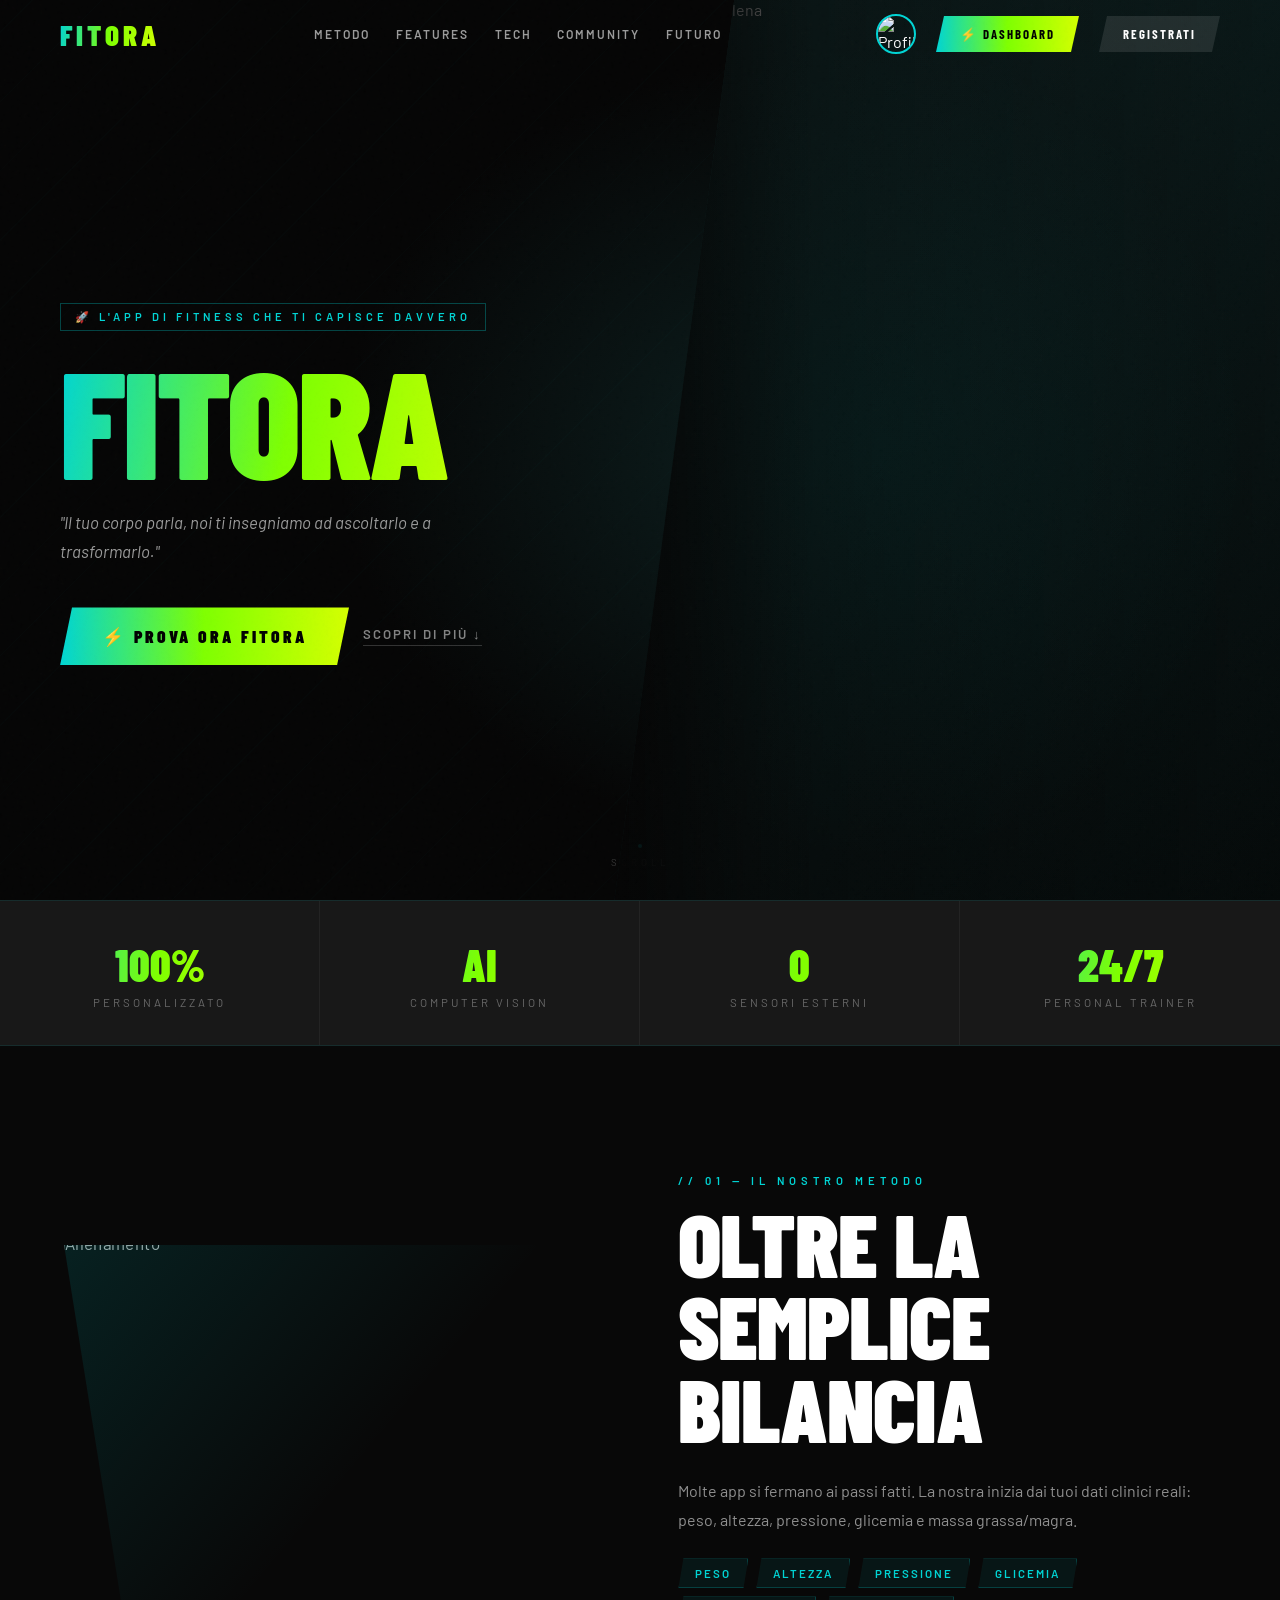
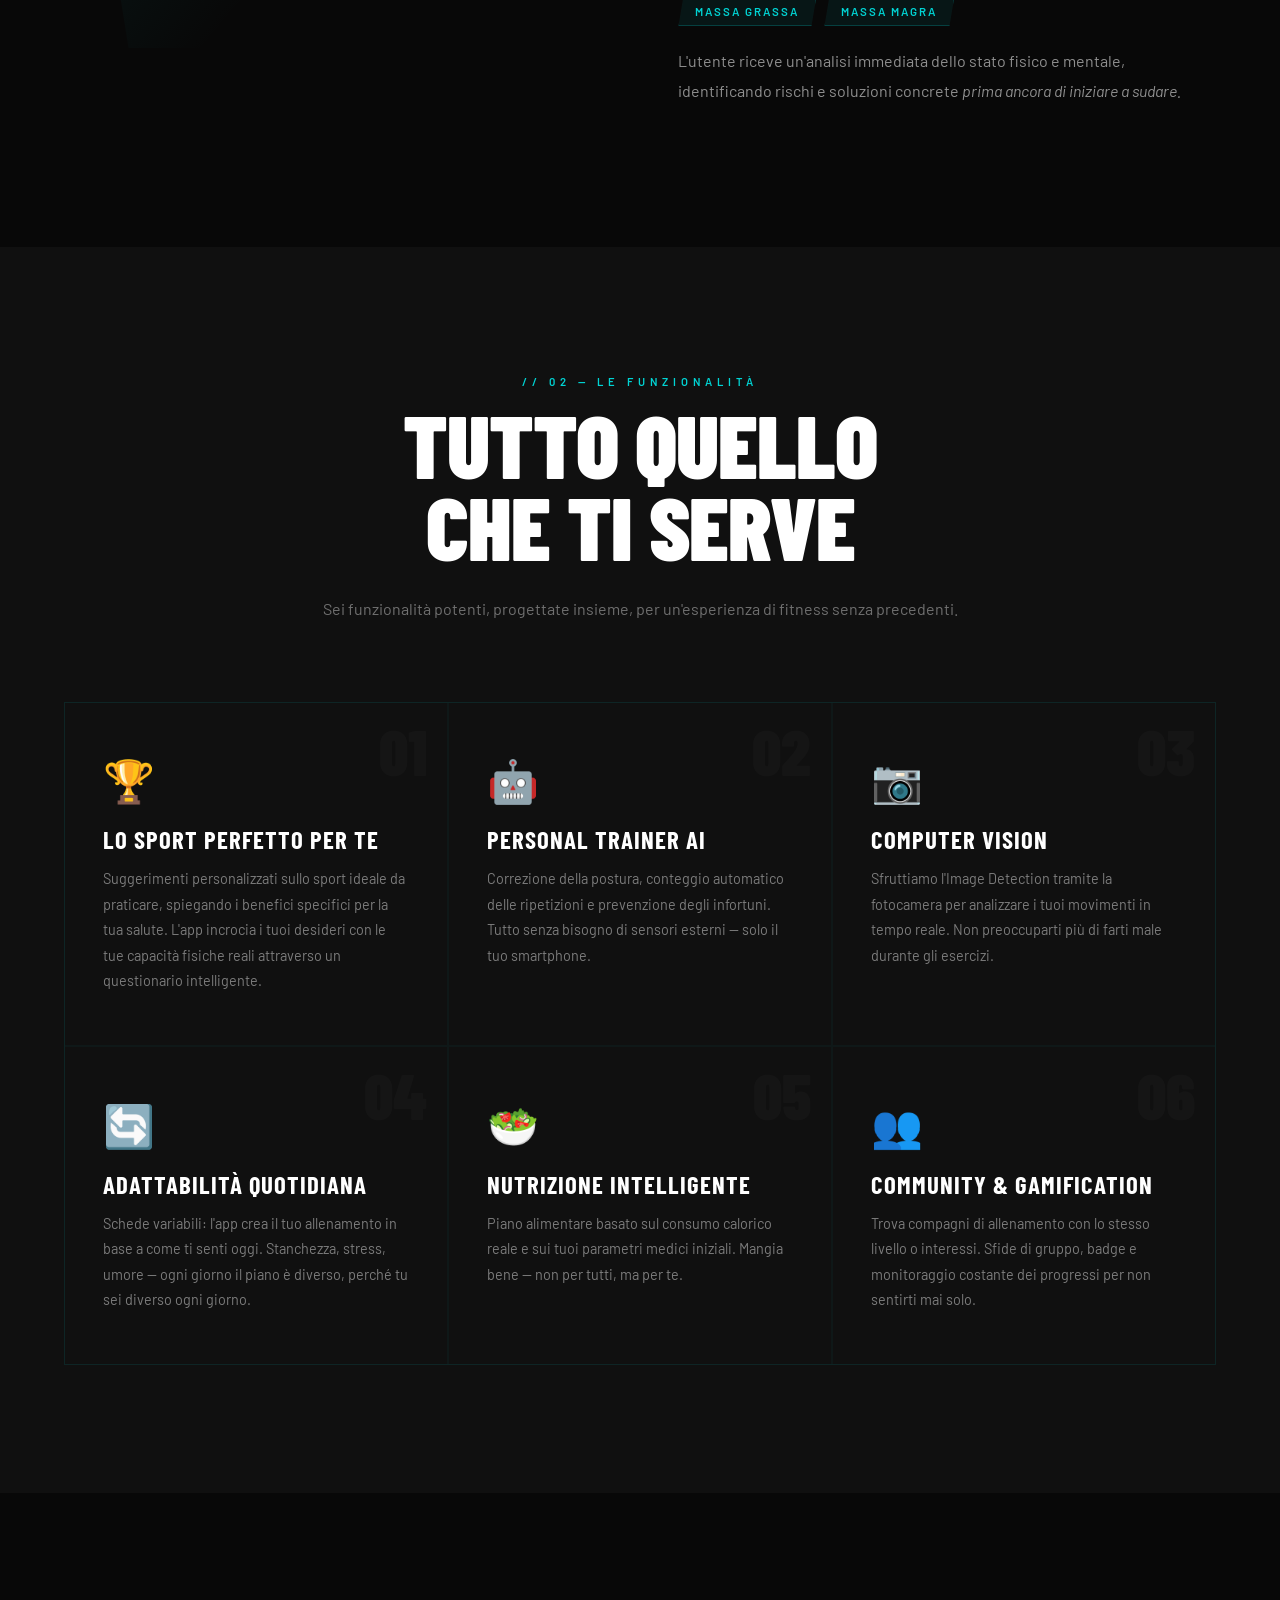
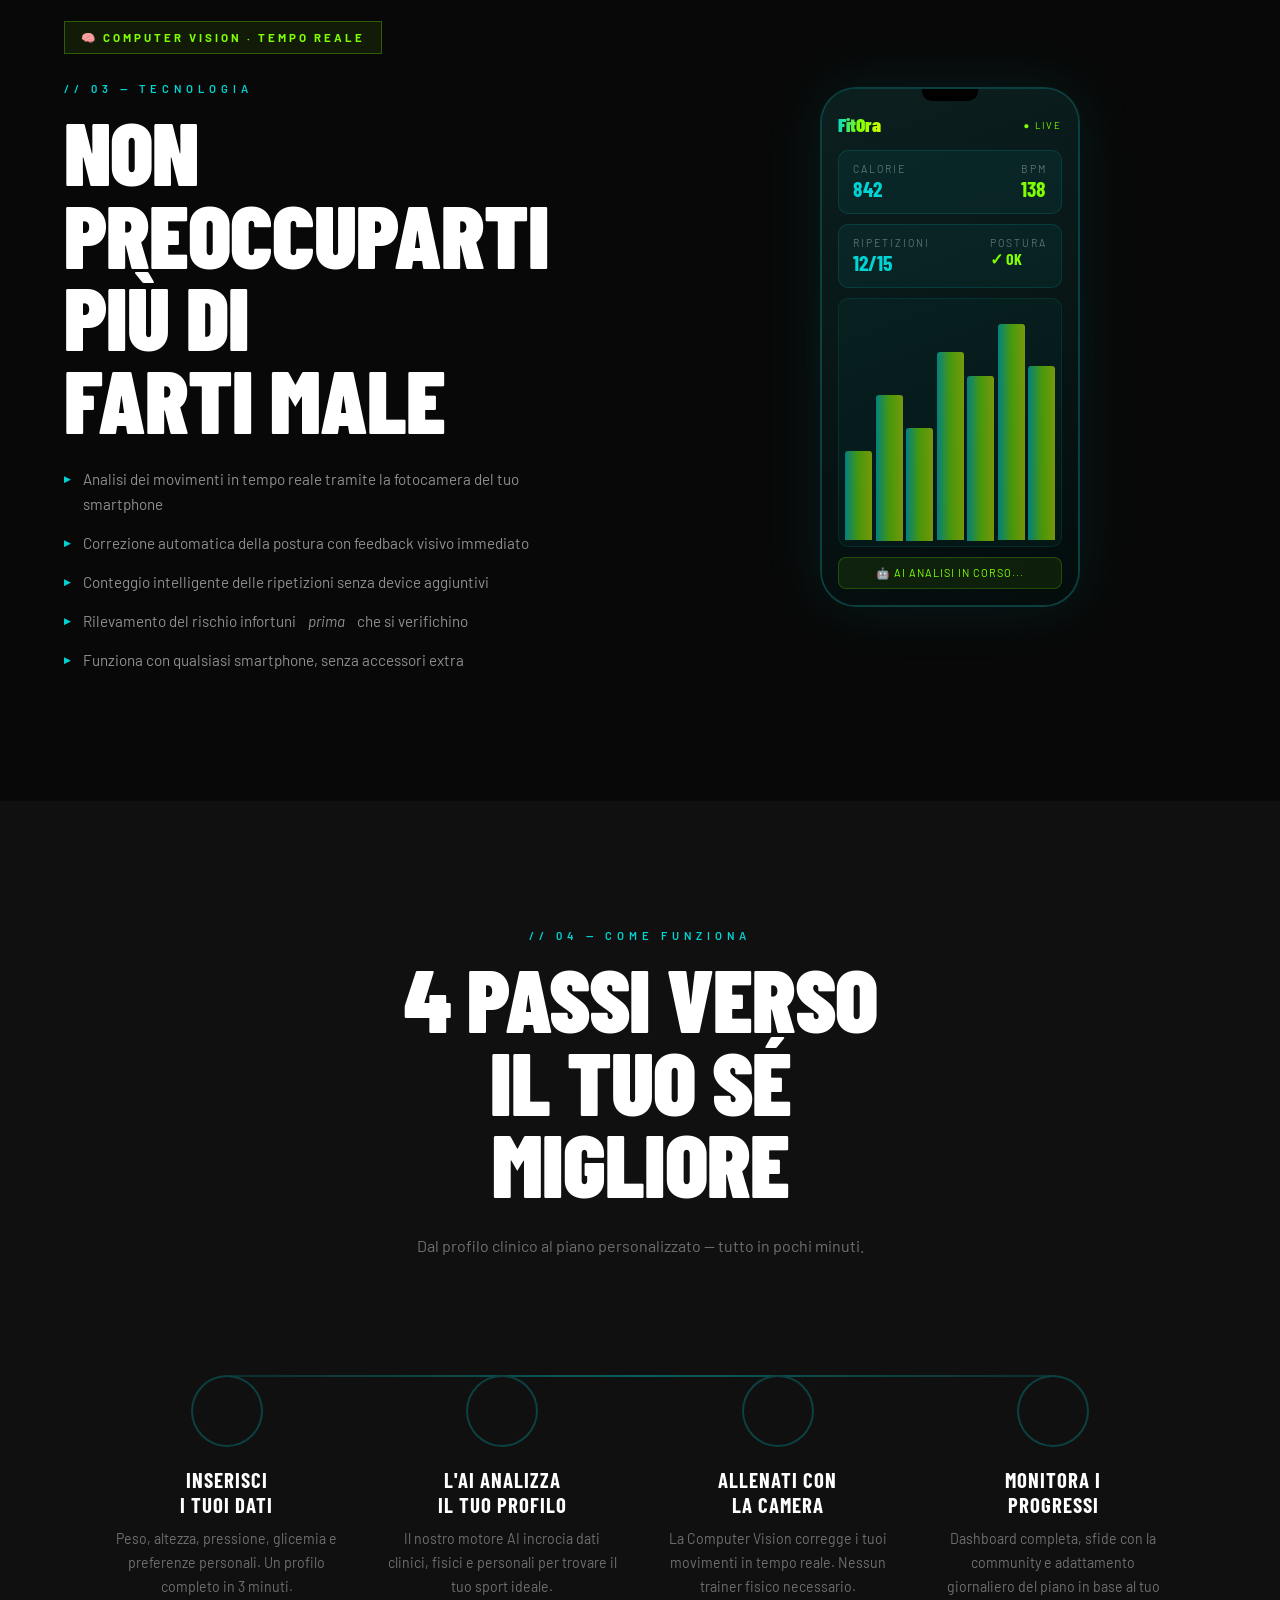
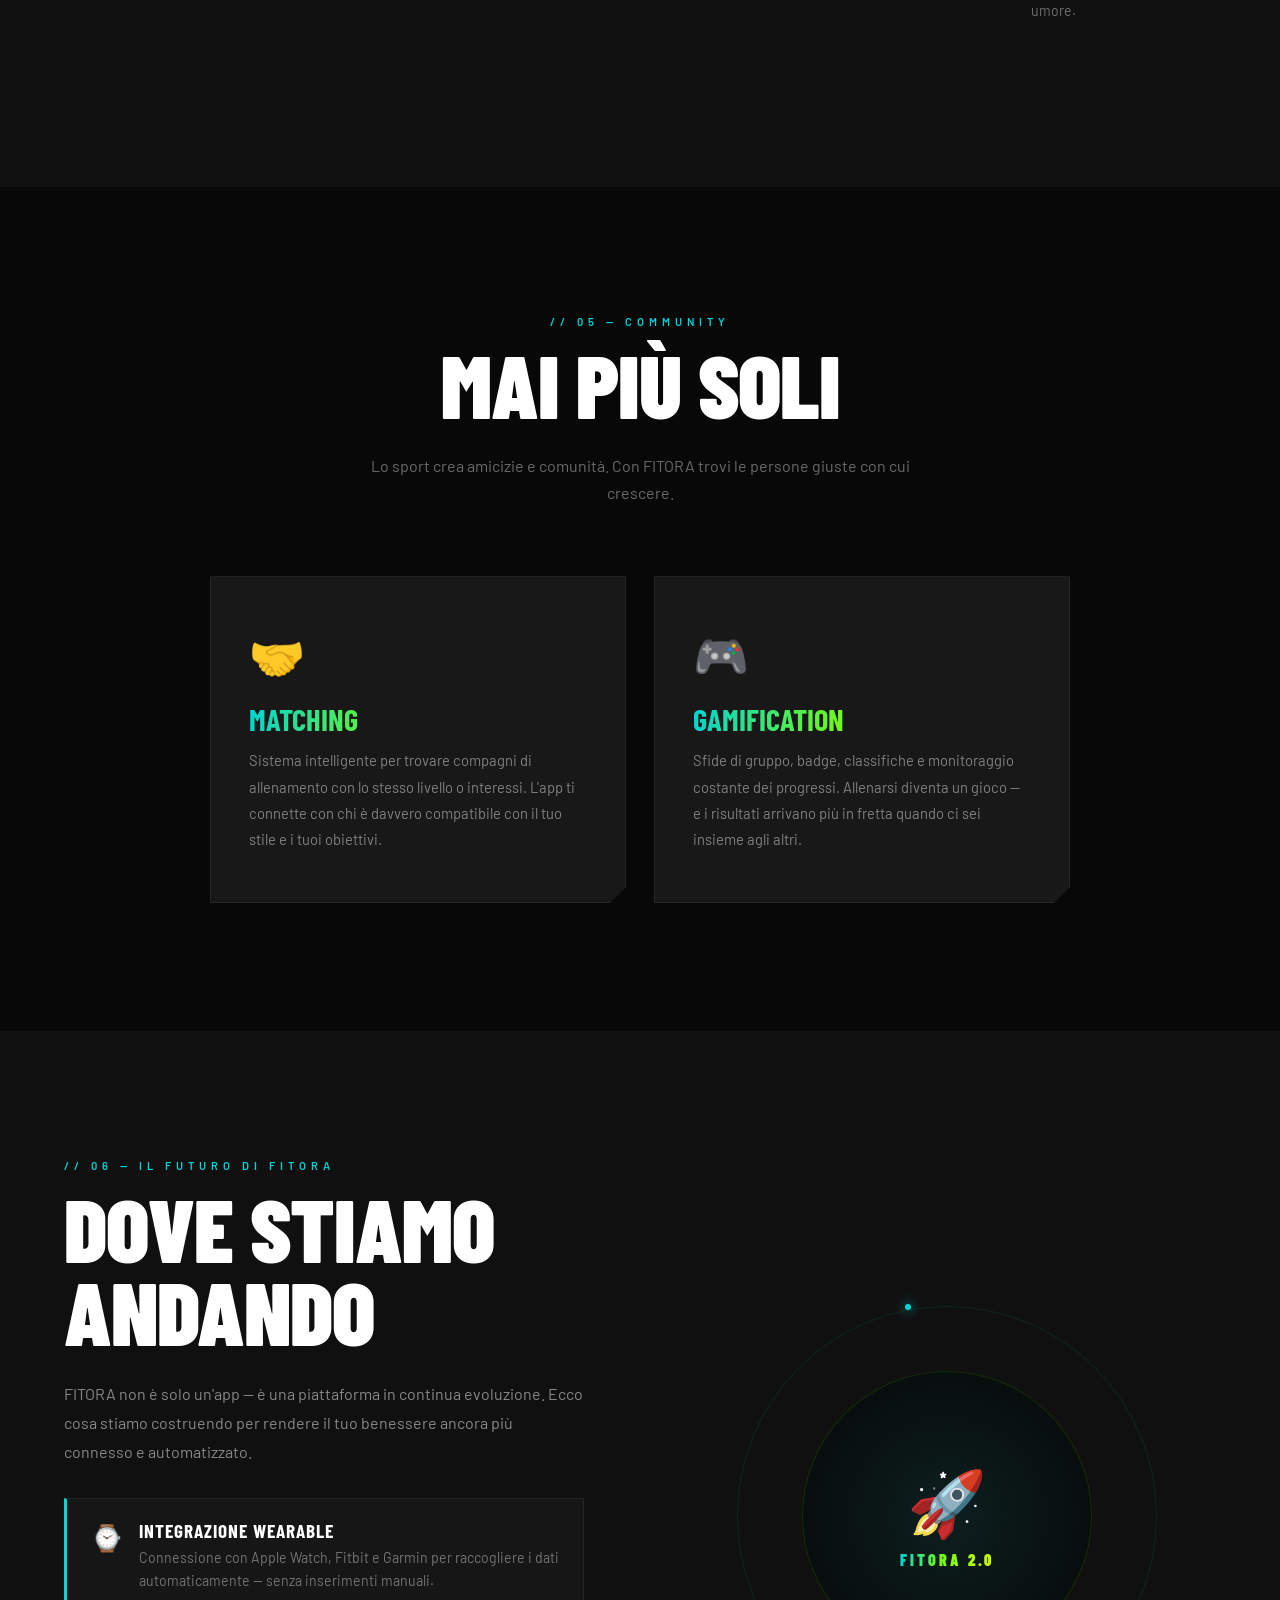
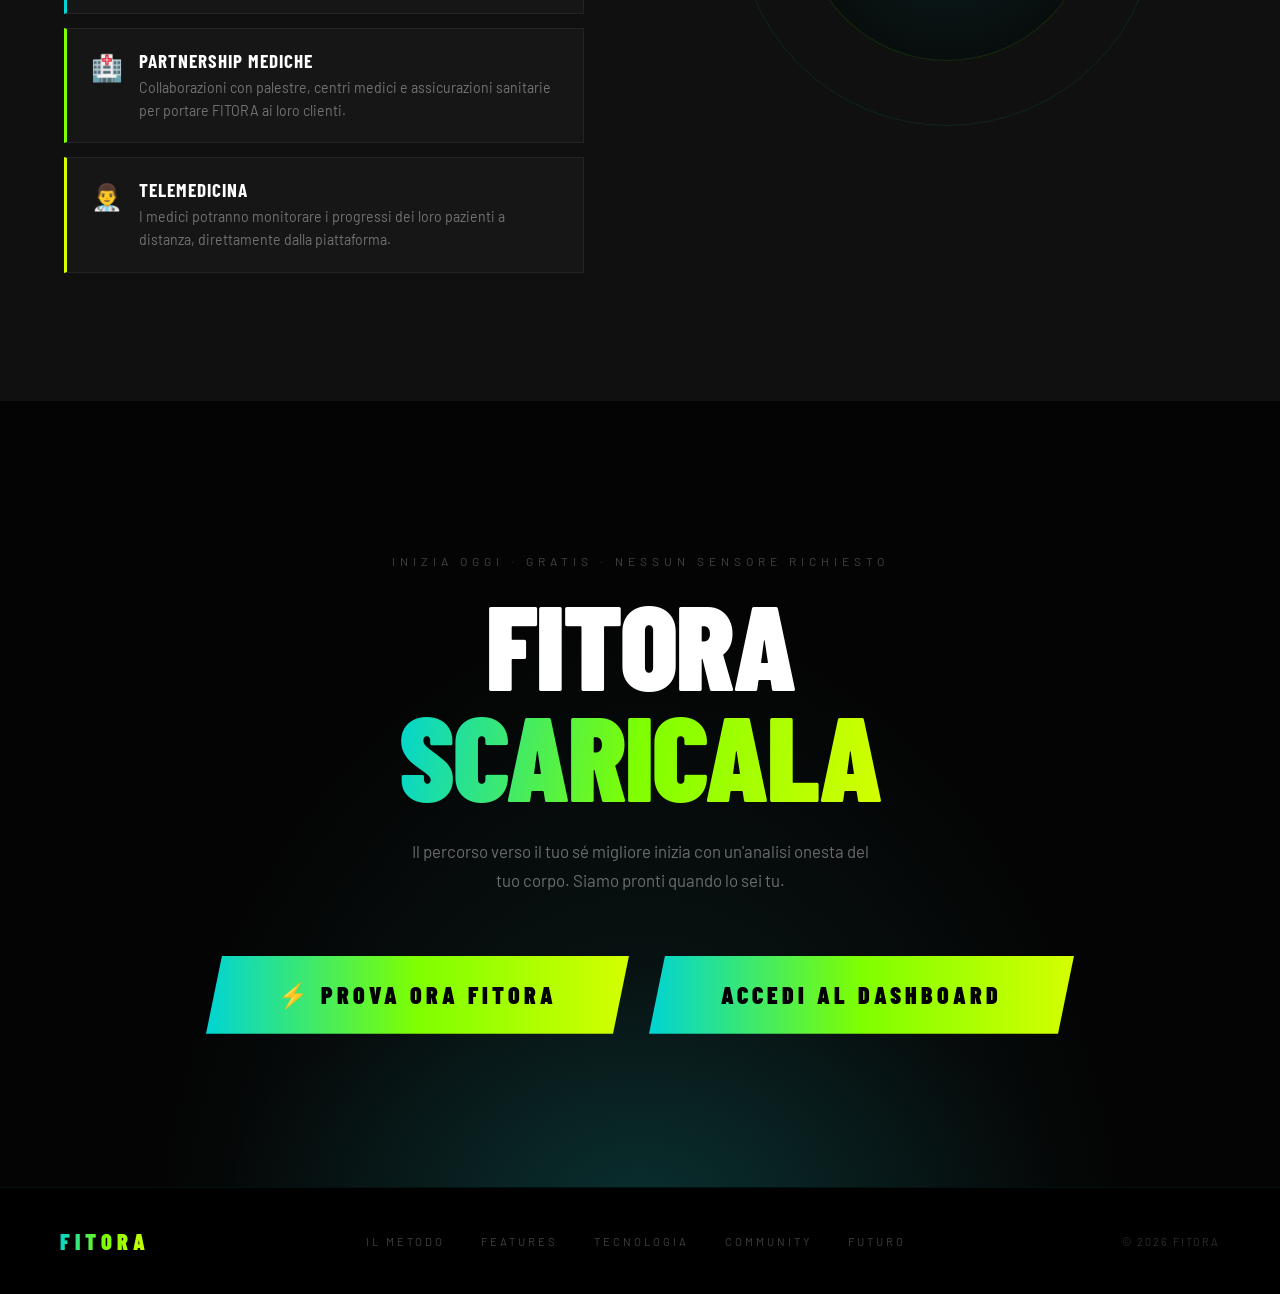
==== commit e68ad3b6: "Add check-in and new pages; update dashboard Add a full-featured daily check-in page (check-in.html)" ====
--- a/index.html
+++ b/index.html
@@ -26,7 +26,7 @@
       <div class="nav-profile-btn" id="profileTrigger">
         <img src="https://ui-avatars.com/api/?name=User&background=00d4d4&color=000" alt="Profilo" id="navAvatar">
       </div>
-      <a href="dashboard.html" class="nav-cta-btn">⚡ Dashboard</a>
+      <a href="check-in.html" class="nav-cta-btn">⚡ Dashboard</a>
       <a href="register.html" class="nav-cta-btn" style="background: rgba(255,255,255,0.1); color: #fff !important;">Registrati</a>
     </div>
 
@@ -47,7 +47,7 @@
     <a href="#features">Features</a>
     <a href="#vision">Tech</a>
     <a href="#community">Community</a>
-    <a href="dashboard.html" class="grad-text">Dashboard ⚡</a>
+    <a href="check-in.html" class="grad-text">Dashboard ⚡</a>
   </nav>
 </div>
 
@@ -74,6 +74,11 @@
   <div class="hero-lines"></div>
   <div class="hero-panel"></div>
 
+  <div class="hero-visual">
+    <img src="https://images.unsplash.com/photo-1517836357463-d25dfeac3438?w=1000&q=85" alt="Atleta che si allena">
+    <div class="hero-visual-overlay"></div>
+  </div>
+
   <div class="hero-content">
     <div class="hero-badge">🚀 L'App di Fitness che ti Capisce Davvero</div>
     <h1 class="hero-logo grad-text">FITORA</h1>
@@ -81,7 +86,7 @@
       "Il tuo corpo parla, noi ti insegniamo ad ascoltarlo e a trasformarlo."
     </p>
     <div class="hero-btns">
-      <a href="dashboard.html" class="btn-cta">⚡ Prova Ora FITORA</a>
+      <a href="check-in.html" class="btn-cta">⚡ Prova Ora FITORA</a>
       <a href="#beyond" class="btn-ghost">Scopri di più ↓</a>
     </div>
   </div>
@@ -356,7 +361,7 @@
     </p>
     <div class="cta-btns">
       <a href="https://alecode25.github.io/skeleton" class="btn-cta-xl">⚡ Prova Ora FITORA</a>
-      <a href="dashboard.html" class="btn-cta-xl">Accedi al Dashboard</a>
+      <a href="check-in.html" class="btn-cta-xl">Accedi al Dashboard</a>
     </div>
   </div>
  
--- a/style.css
+++ b/style.css
@@ -272,6 +272,29 @@
   background: radial-gradient(ellipse at 40% 50%, rgba(0,212,212,0.07) 0%, transparent 65%);
 }
 
+.hero-visual {
+  position: absolute;
+  top: 0; right: 0;
+  width: 52%; height: 100%;
+  clip-path: polygon(18% 0, 100% 0, 100% 100%, 0 100%);
+  z-index: 1;
+}
+.hero-visual img {
+  width: 100%; height: 100%;
+  object-fit: cover;
+  object-position: center top;
+  filter: grayscale(25%) brightness(0.55);
+}
+.hero-visual-overlay {
+  position: absolute; inset: 0;
+  background: linear-gradient(
+    to right,
+    #050505 0%,
+    rgba(5,5,5,0.4) 30%,
+    rgba(5,10,10,0.1) 100%
+  );
+}
+
 .hero-content {
   position: relative; z-index: 10;
   padding: clamp(40px, 6vw, 80px) clamp(20px, 5vw, 60px);
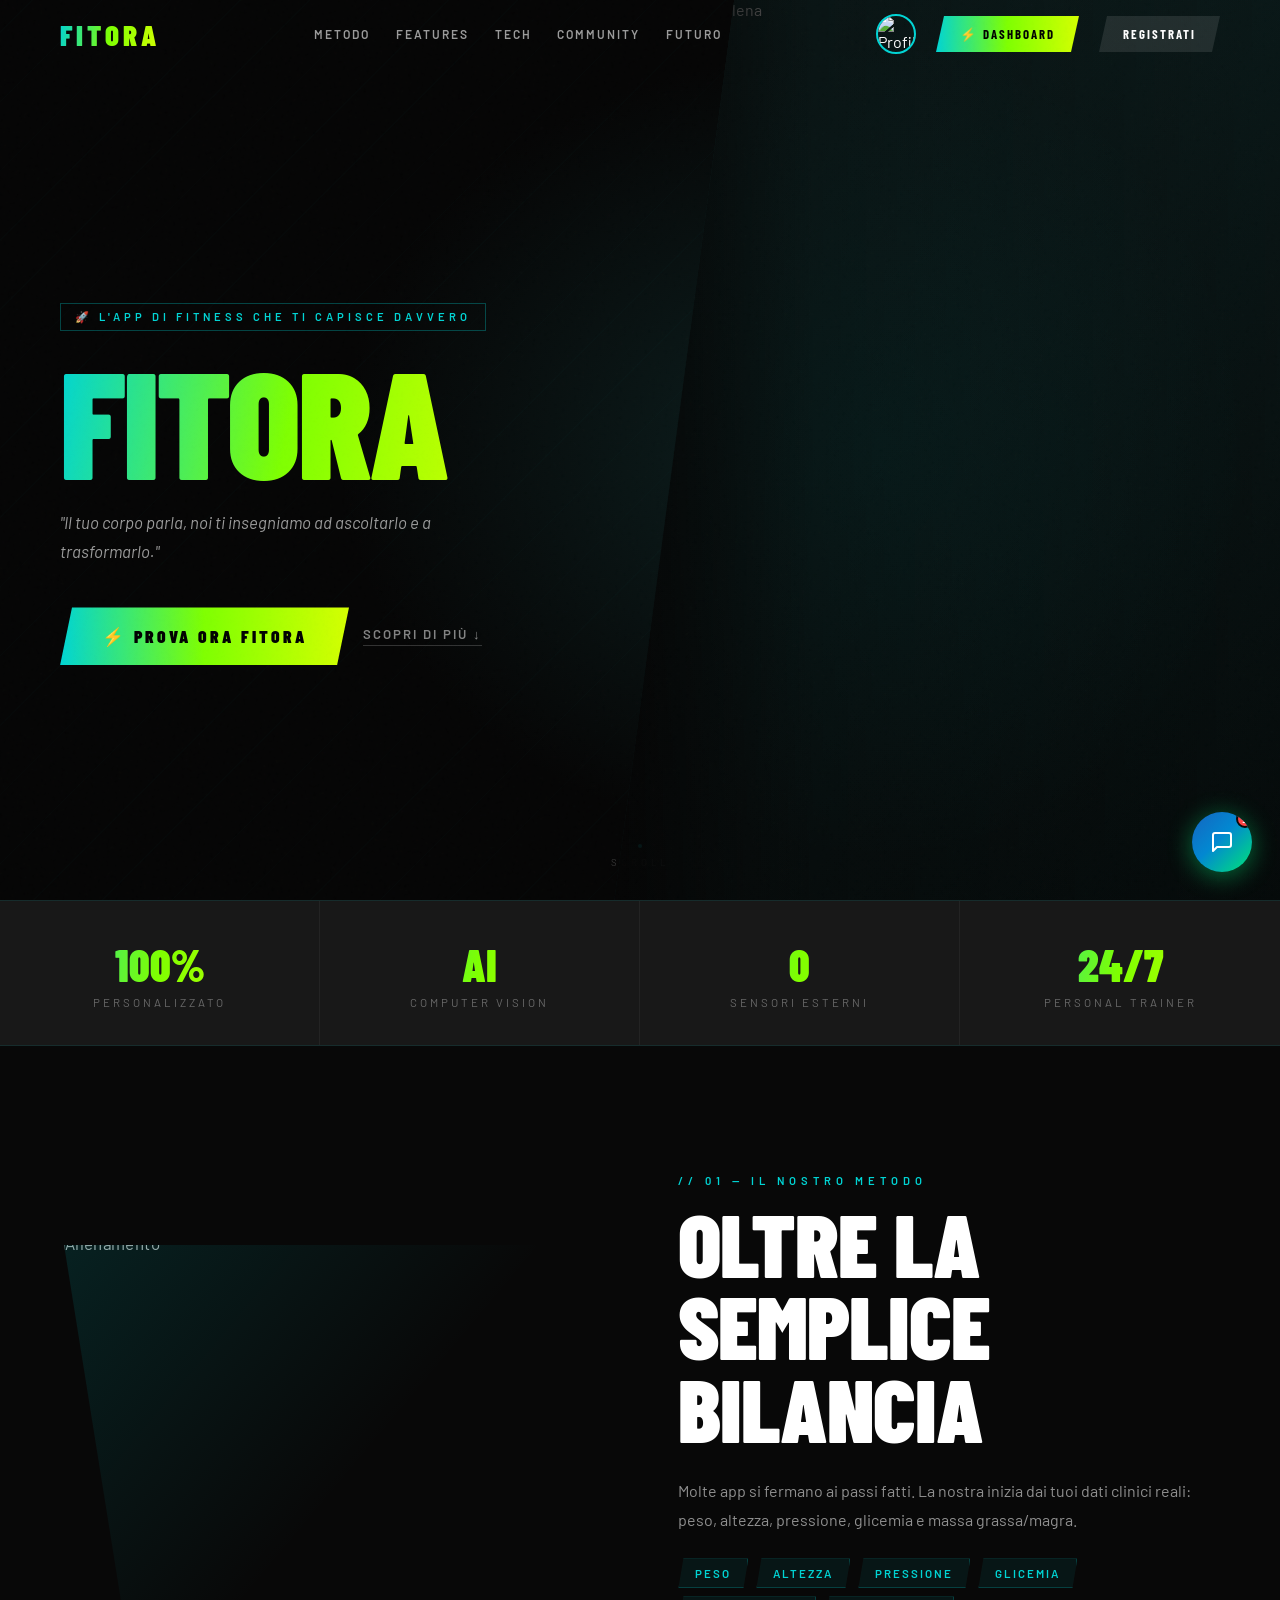
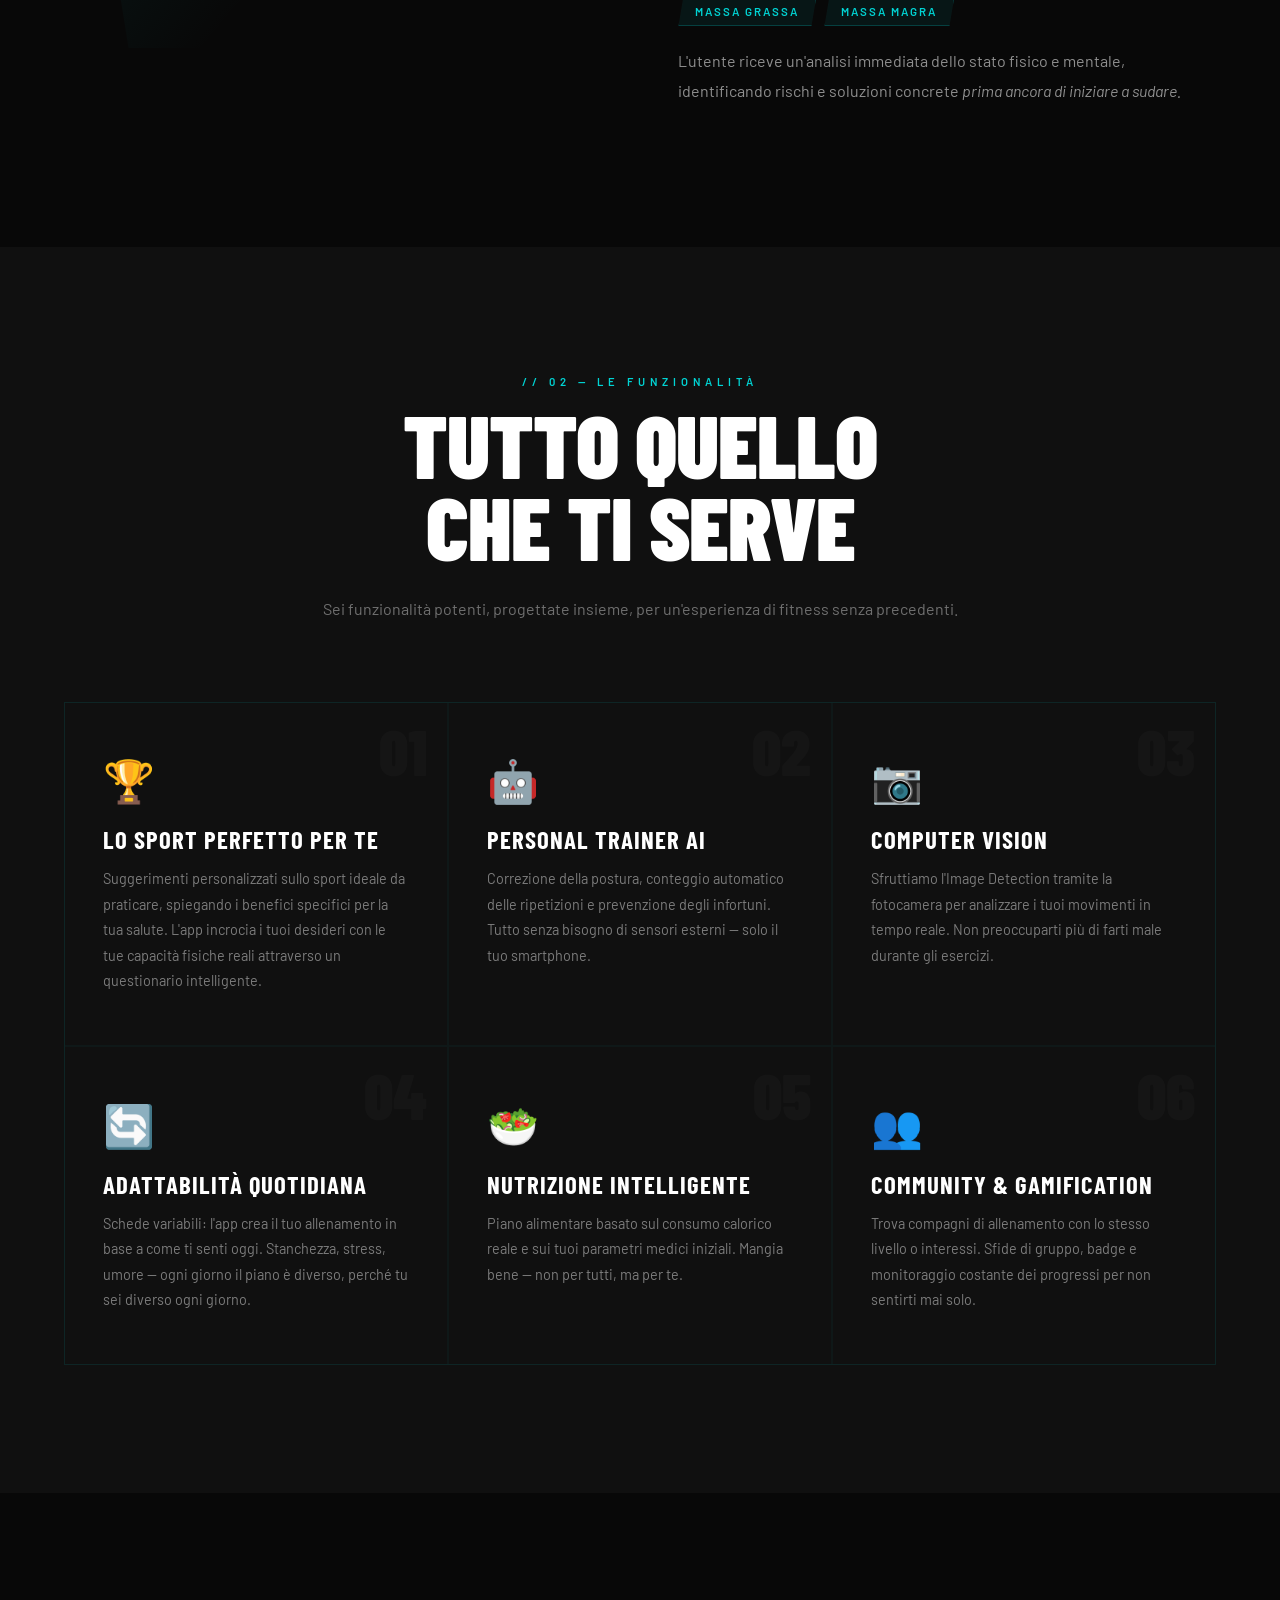
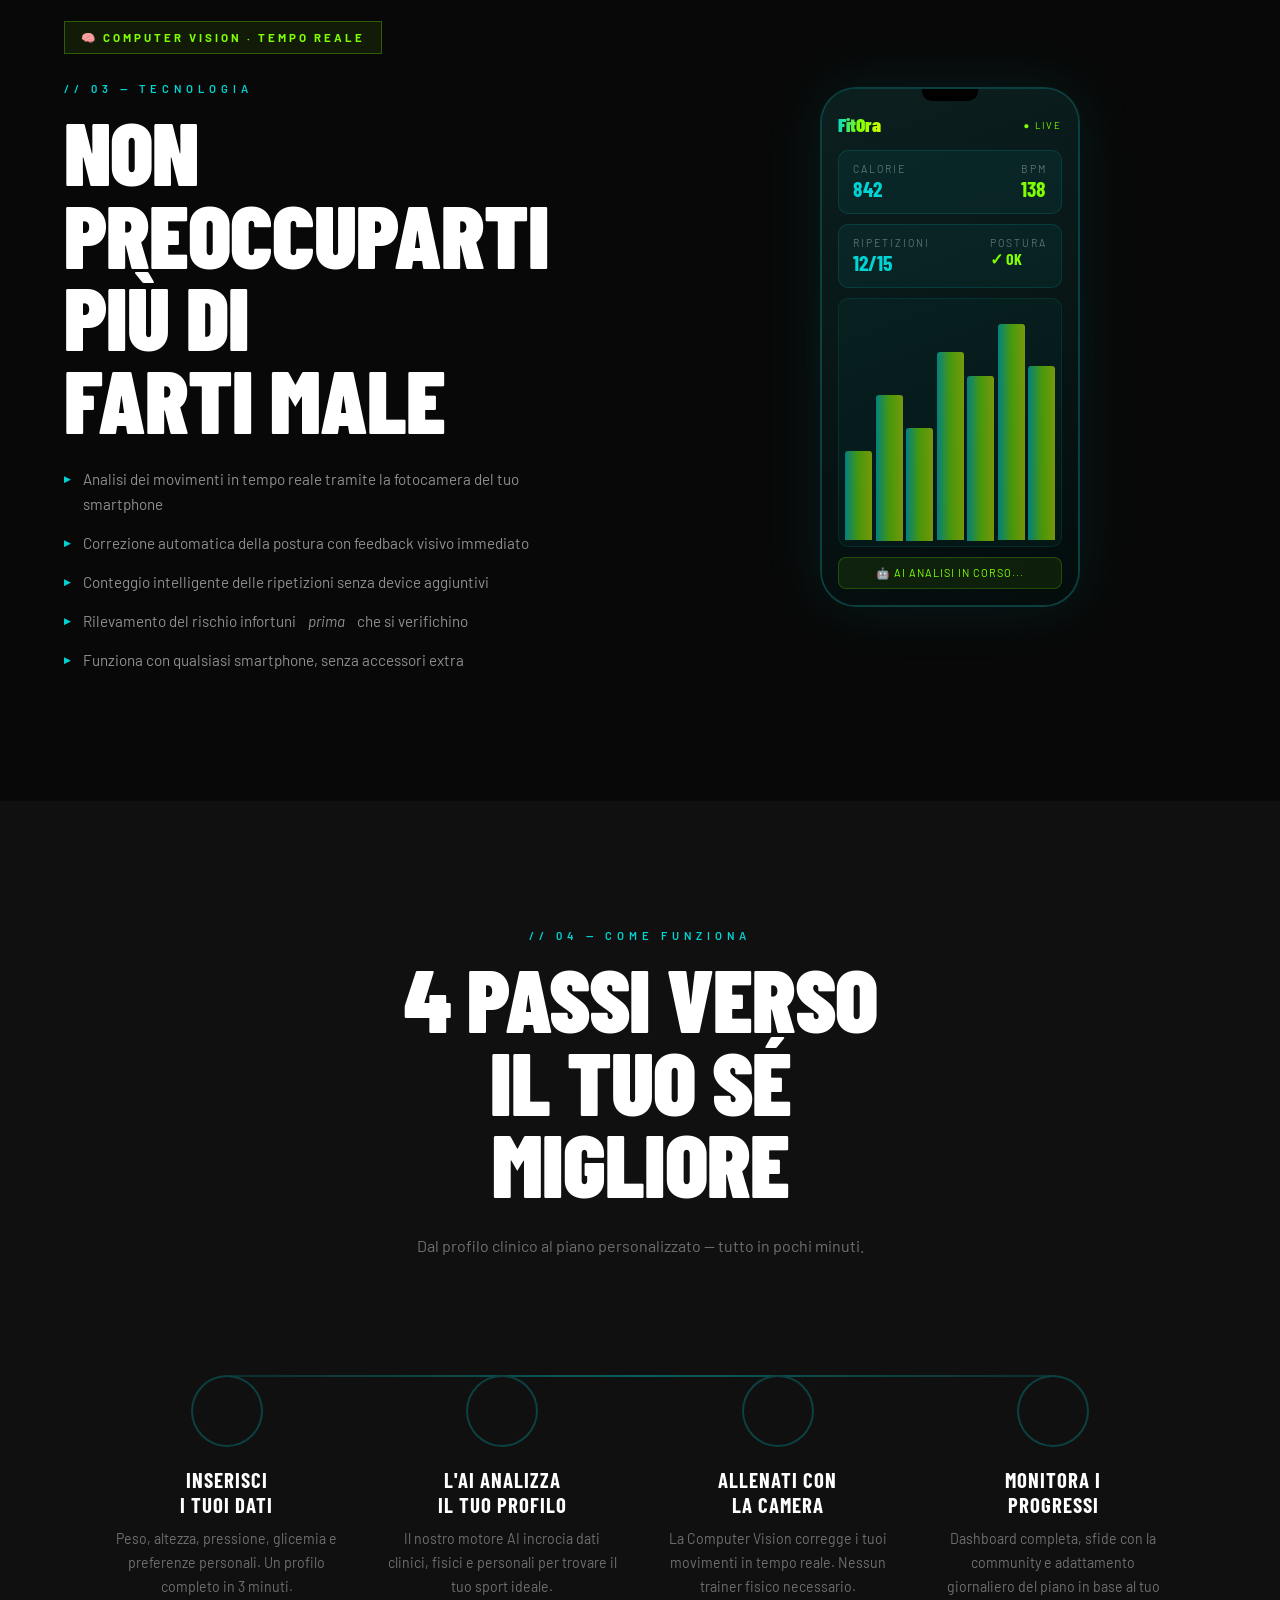
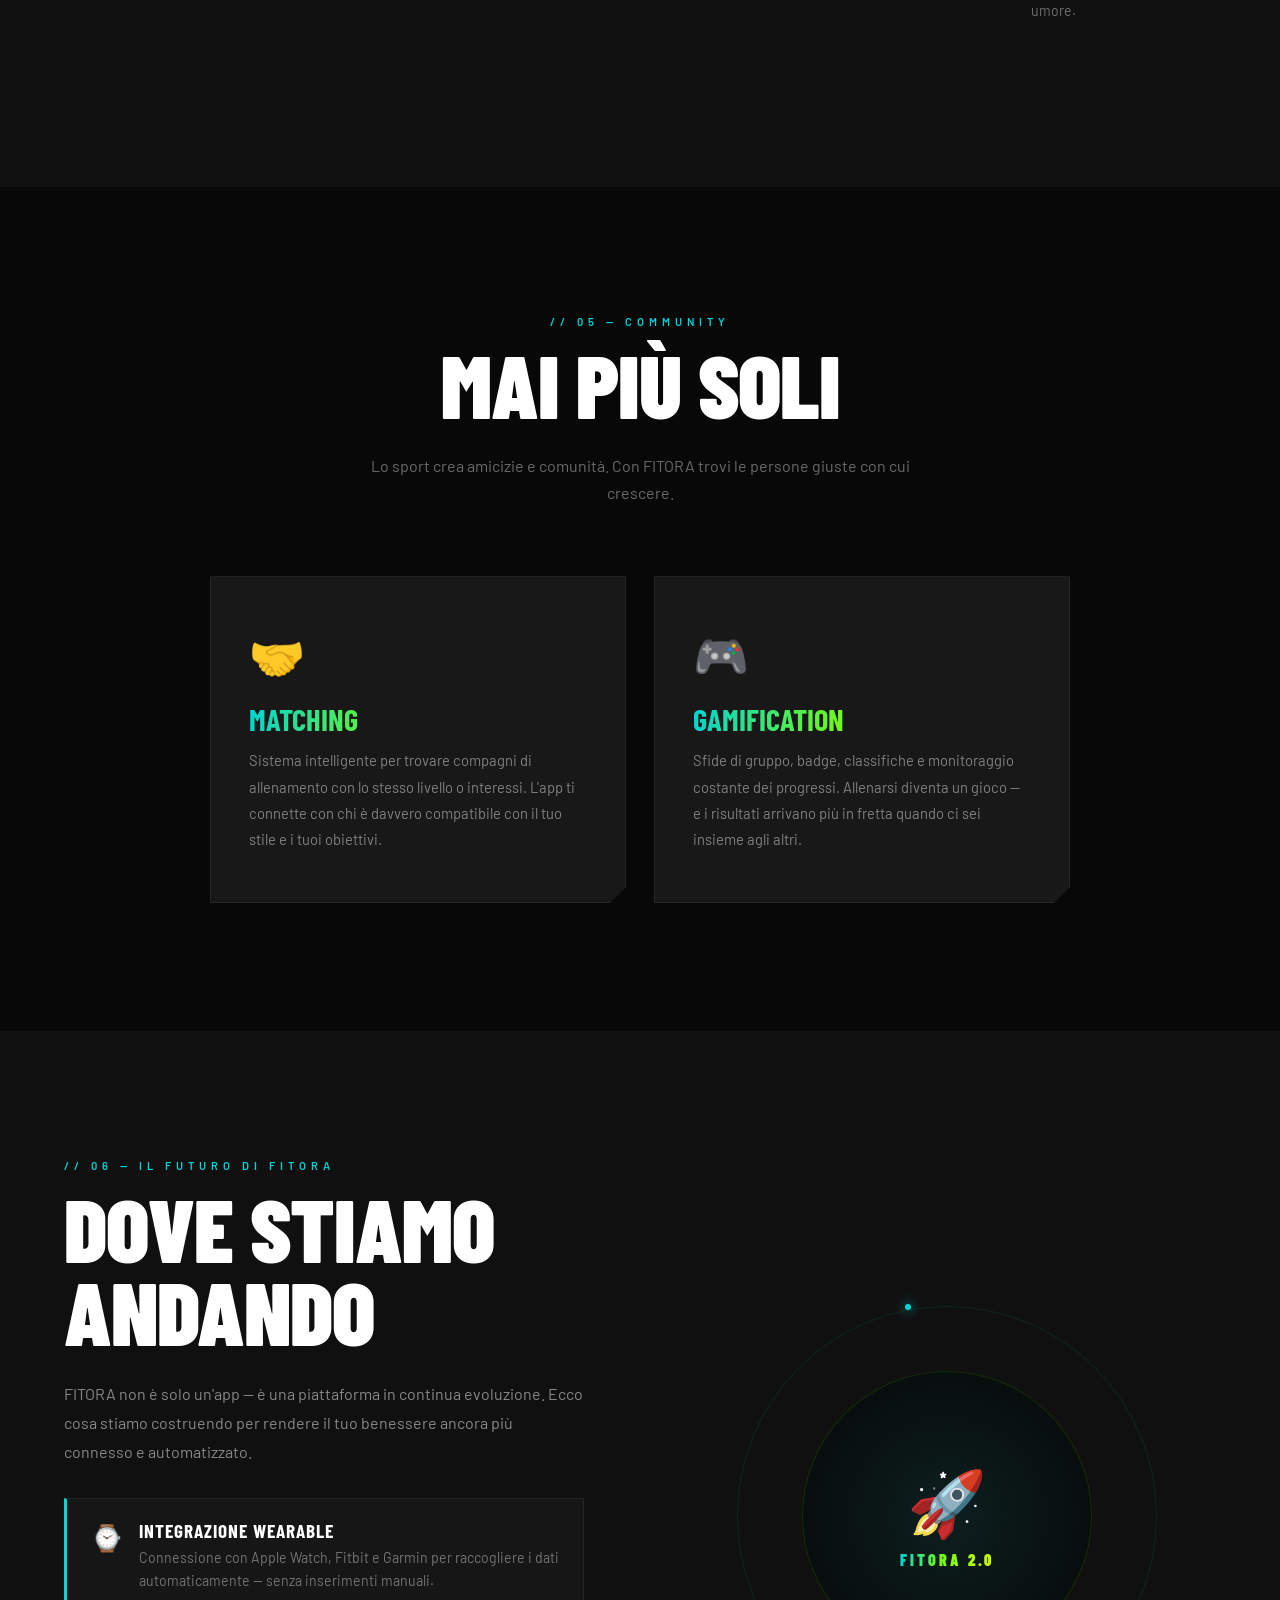
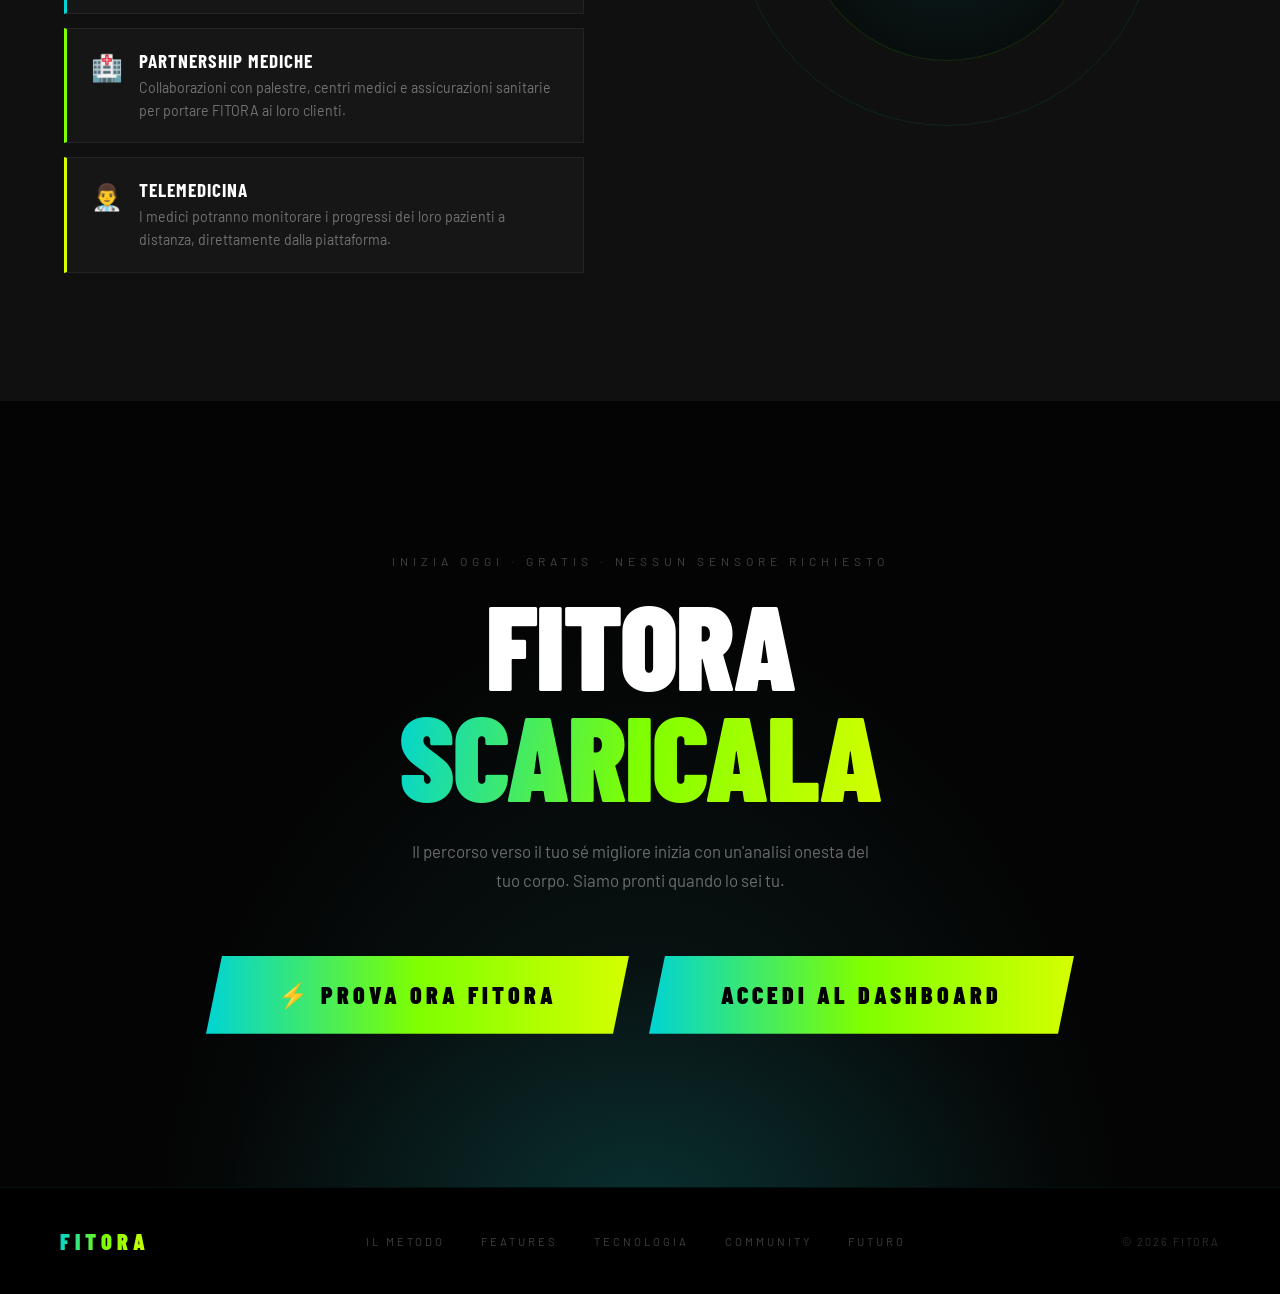
==== commit 19a9da22: "ok" ====
--- a/index.html
+++ b/index.html
@@ -381,5 +381,6 @@
 </footer>
 
 <script src="script.js"></script>
+<script src="chatbot.js"></script>
 </body>
 </html>
